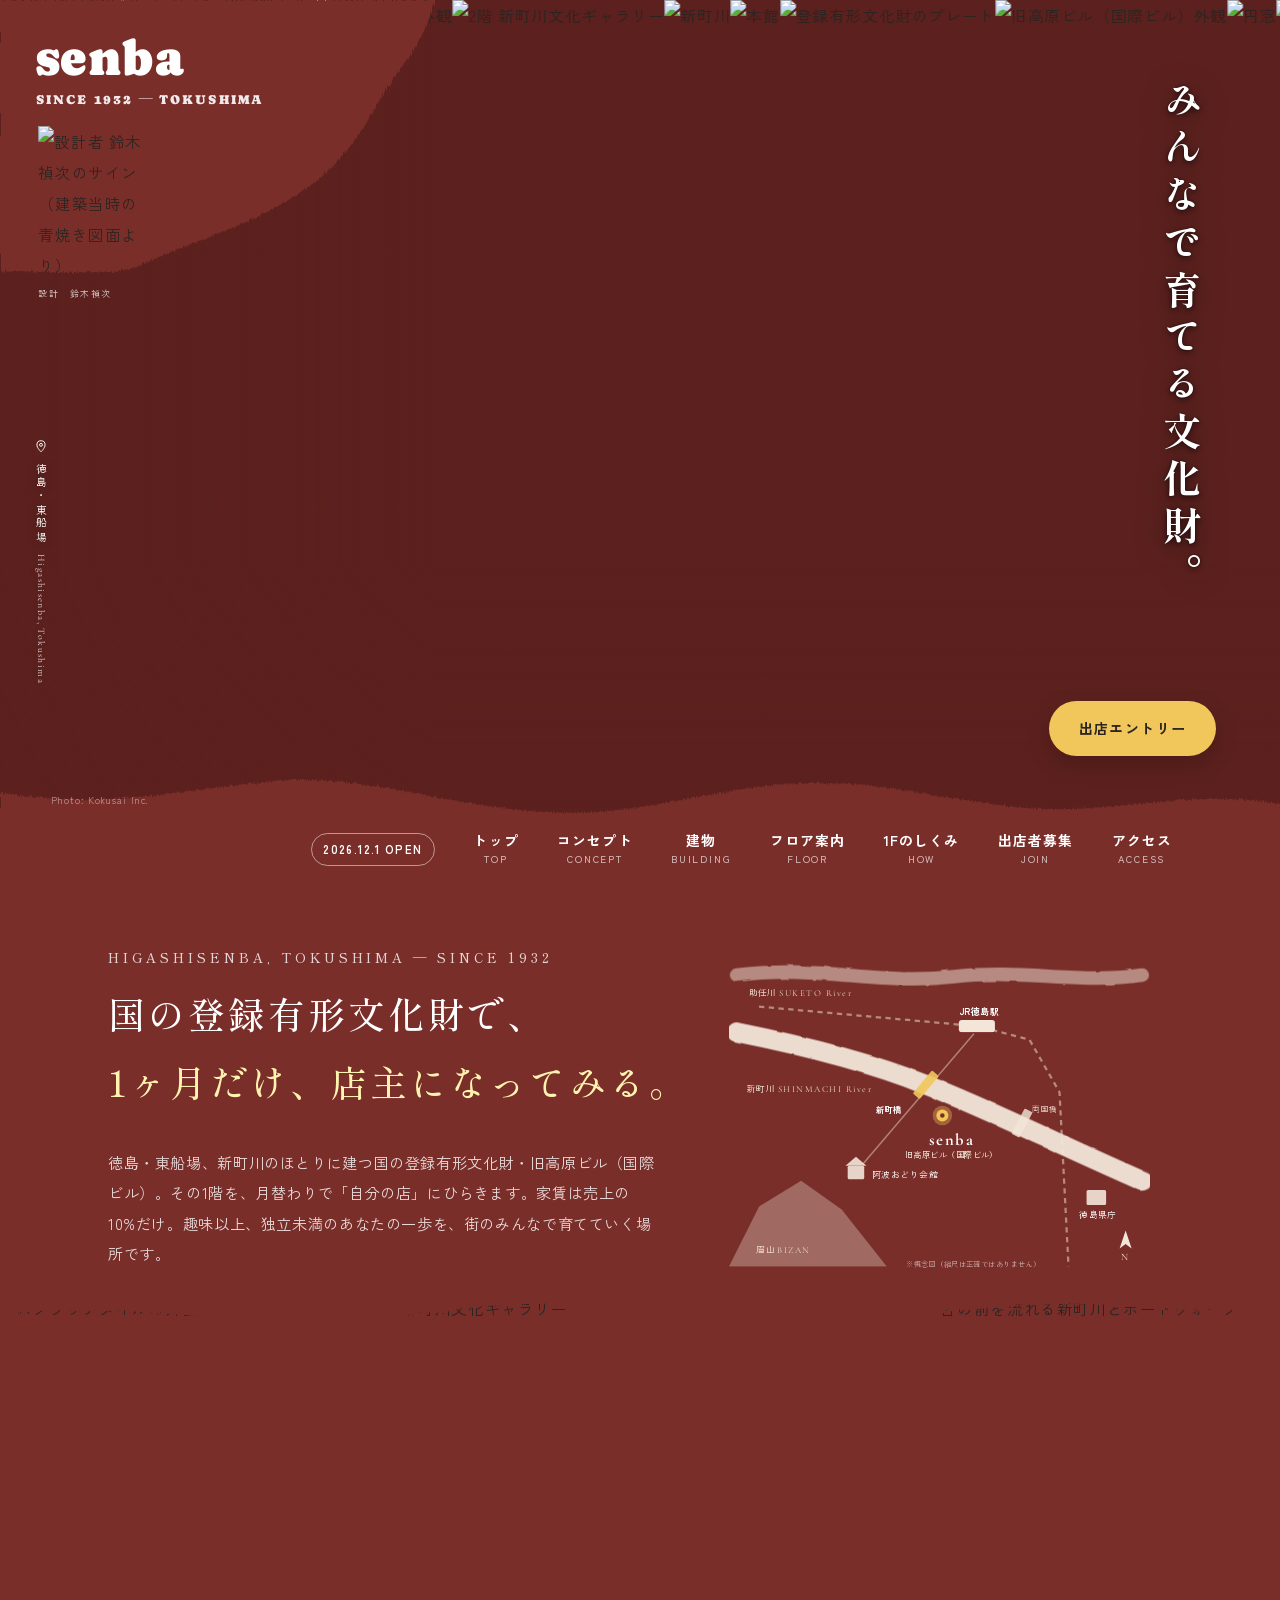
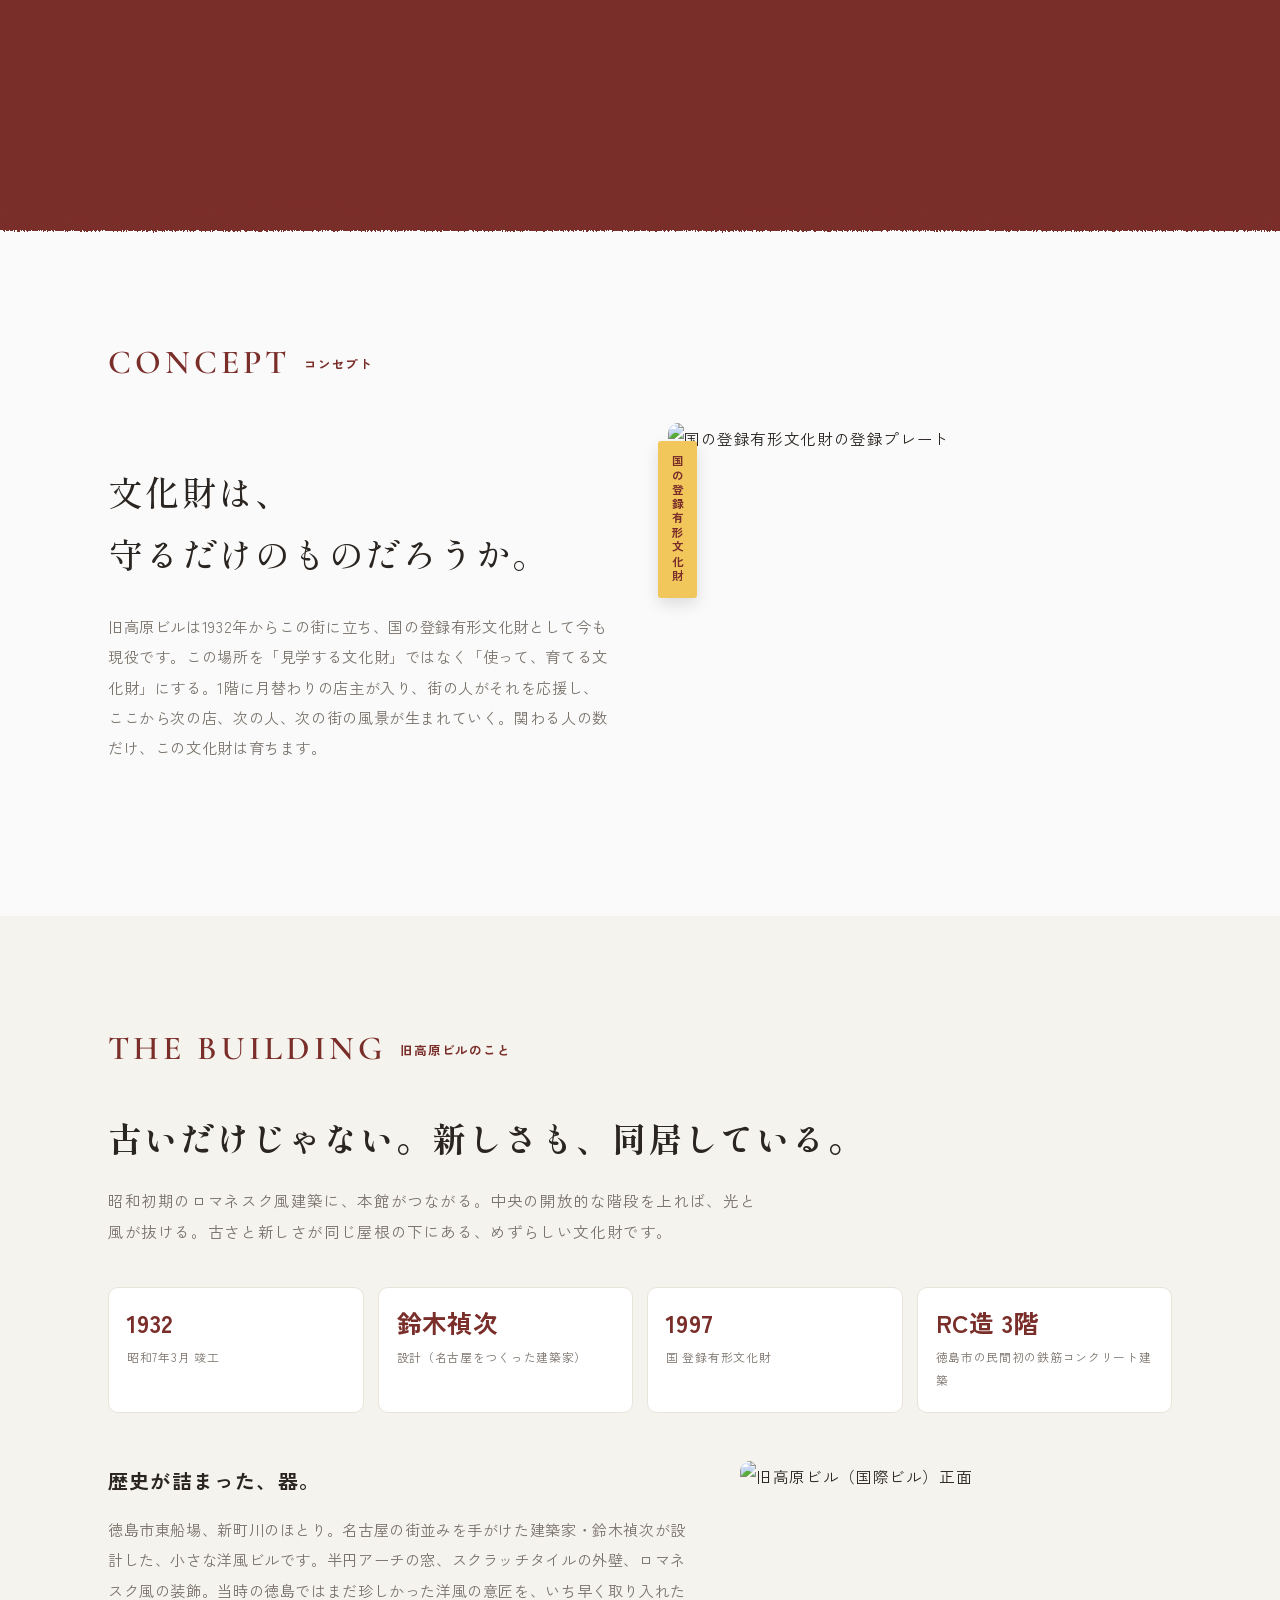
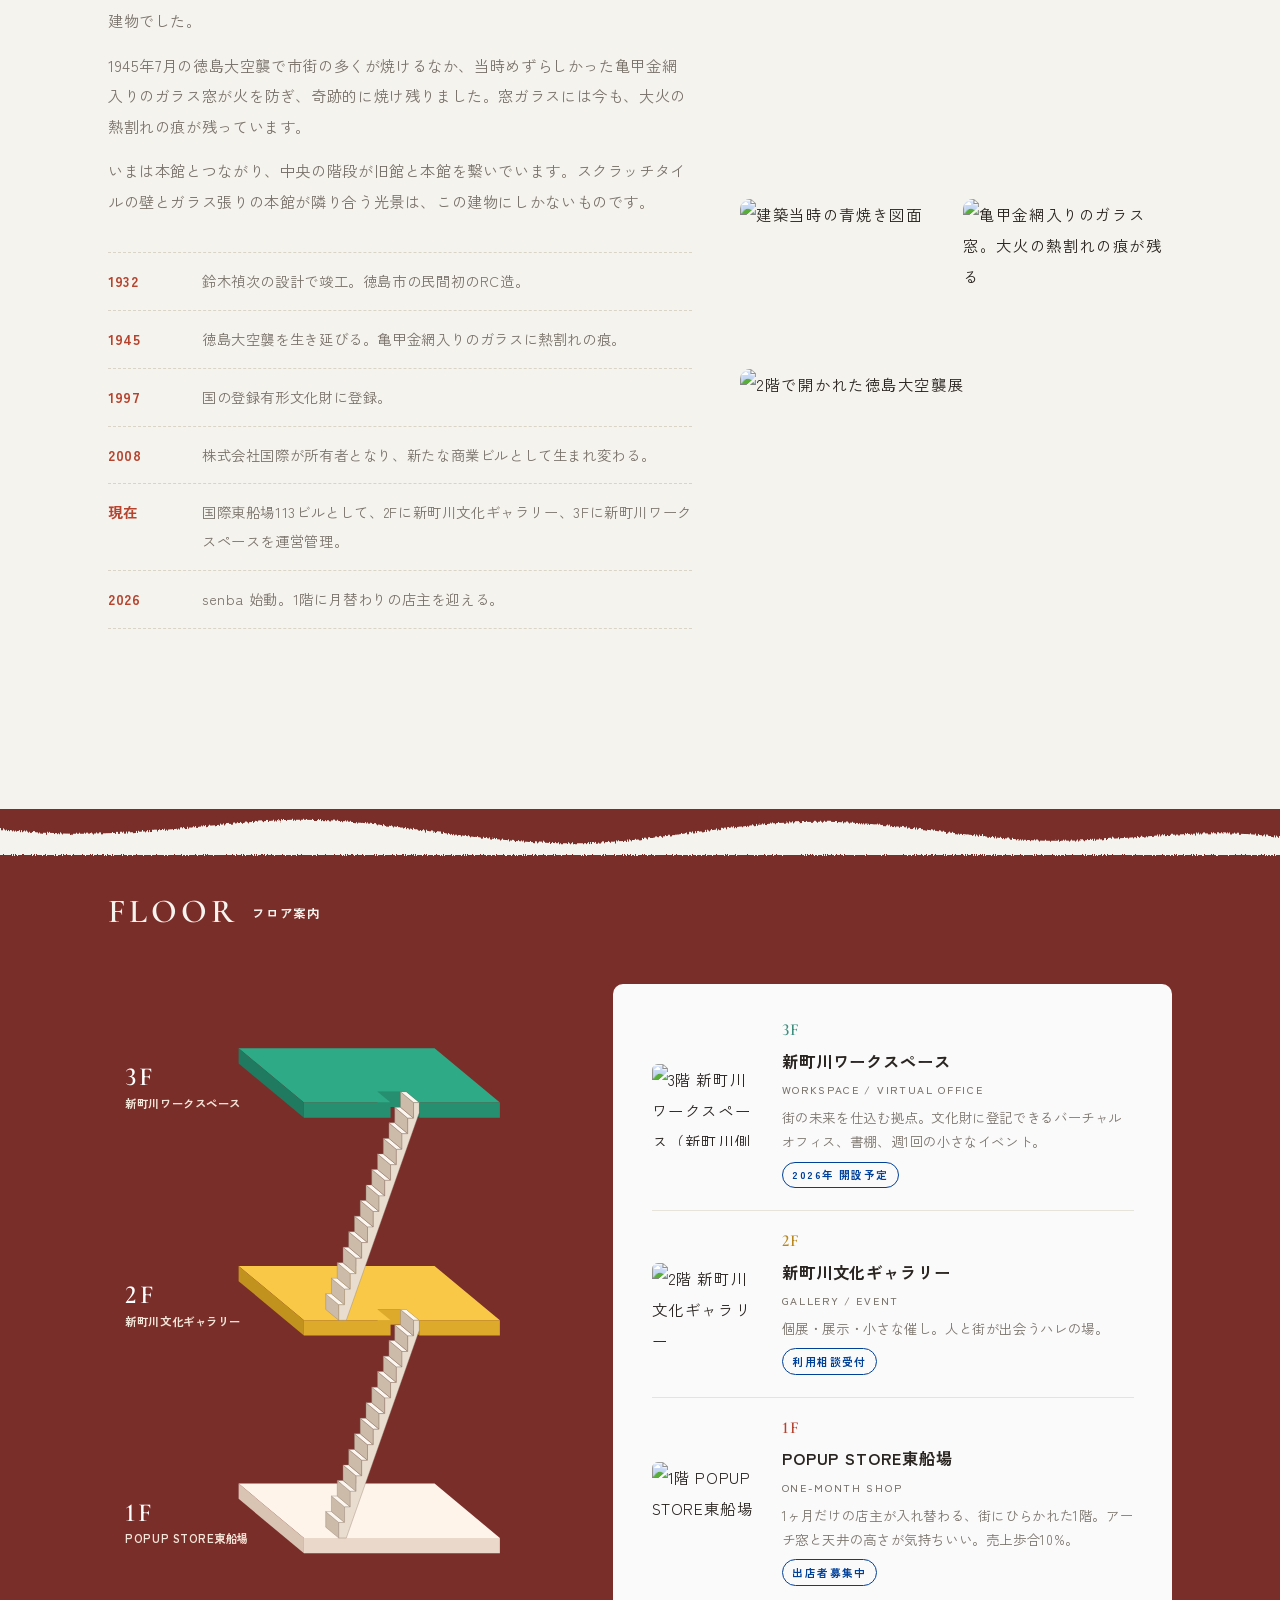
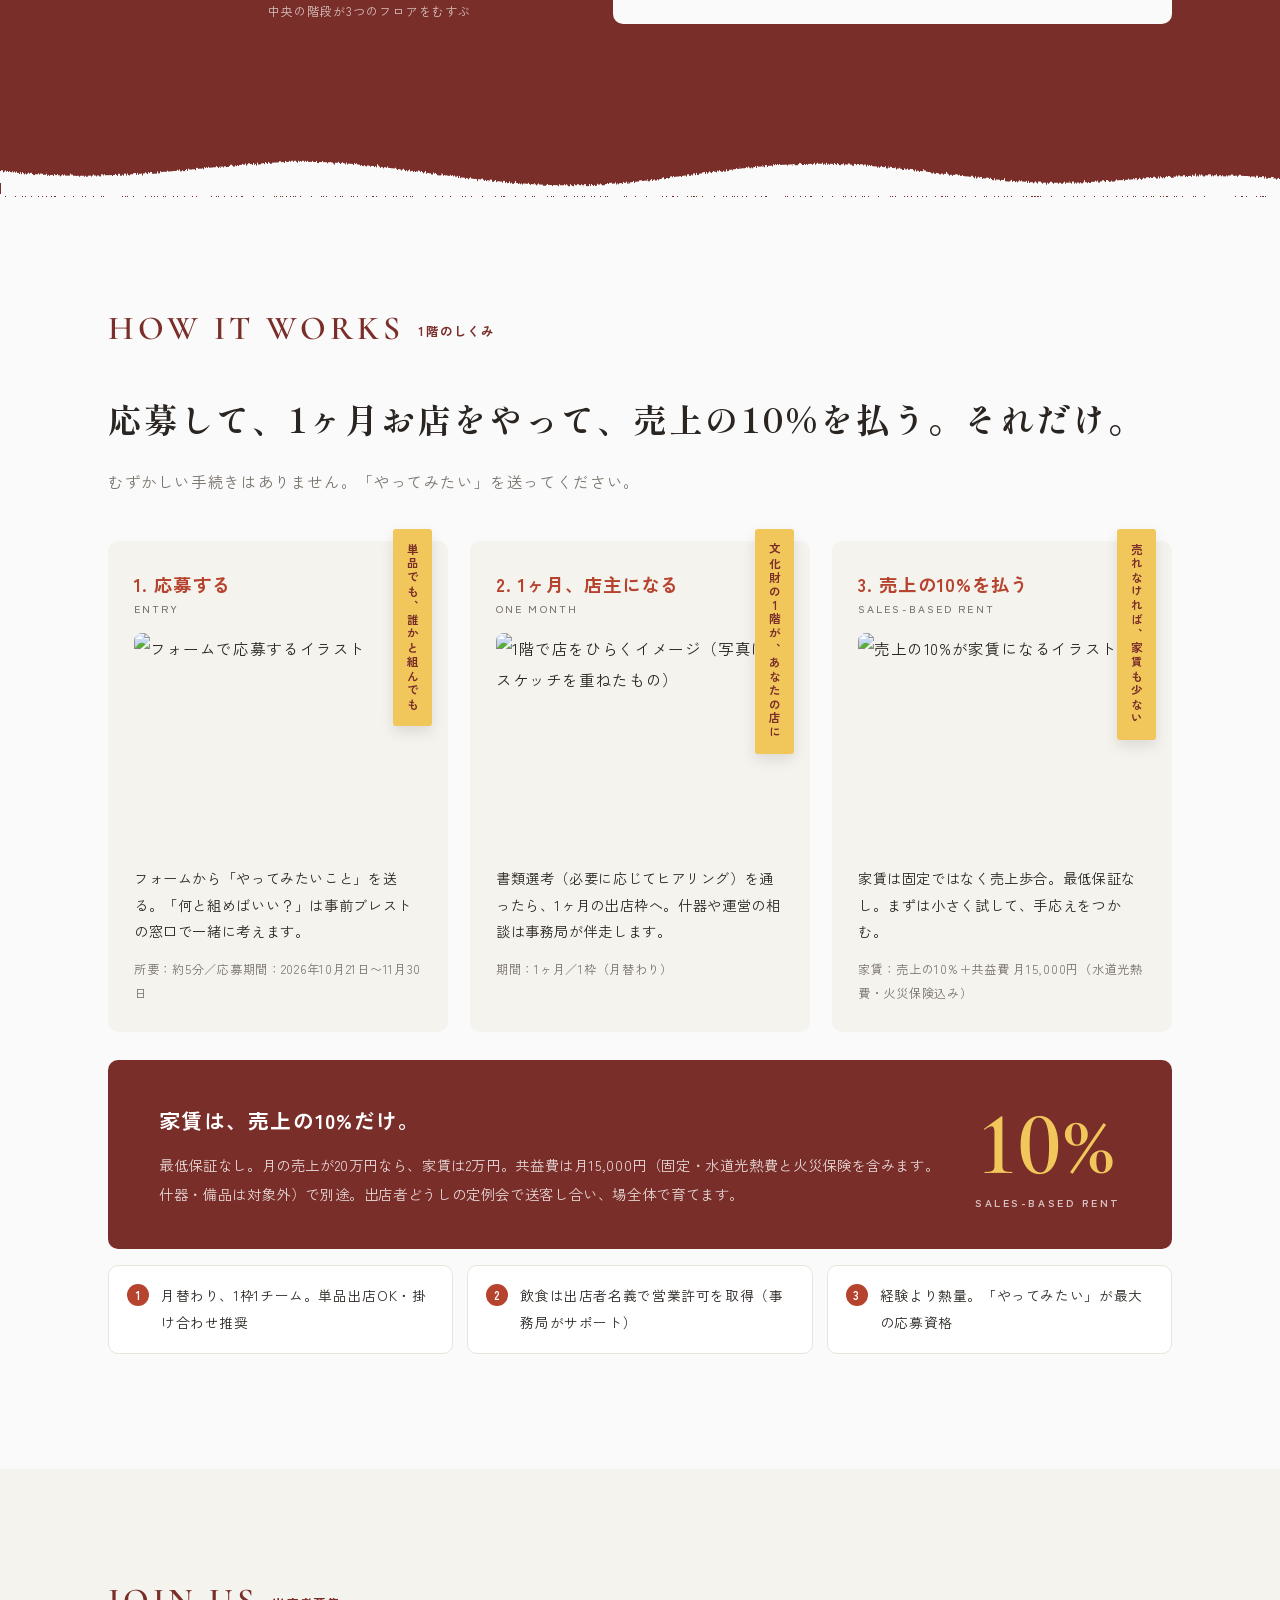
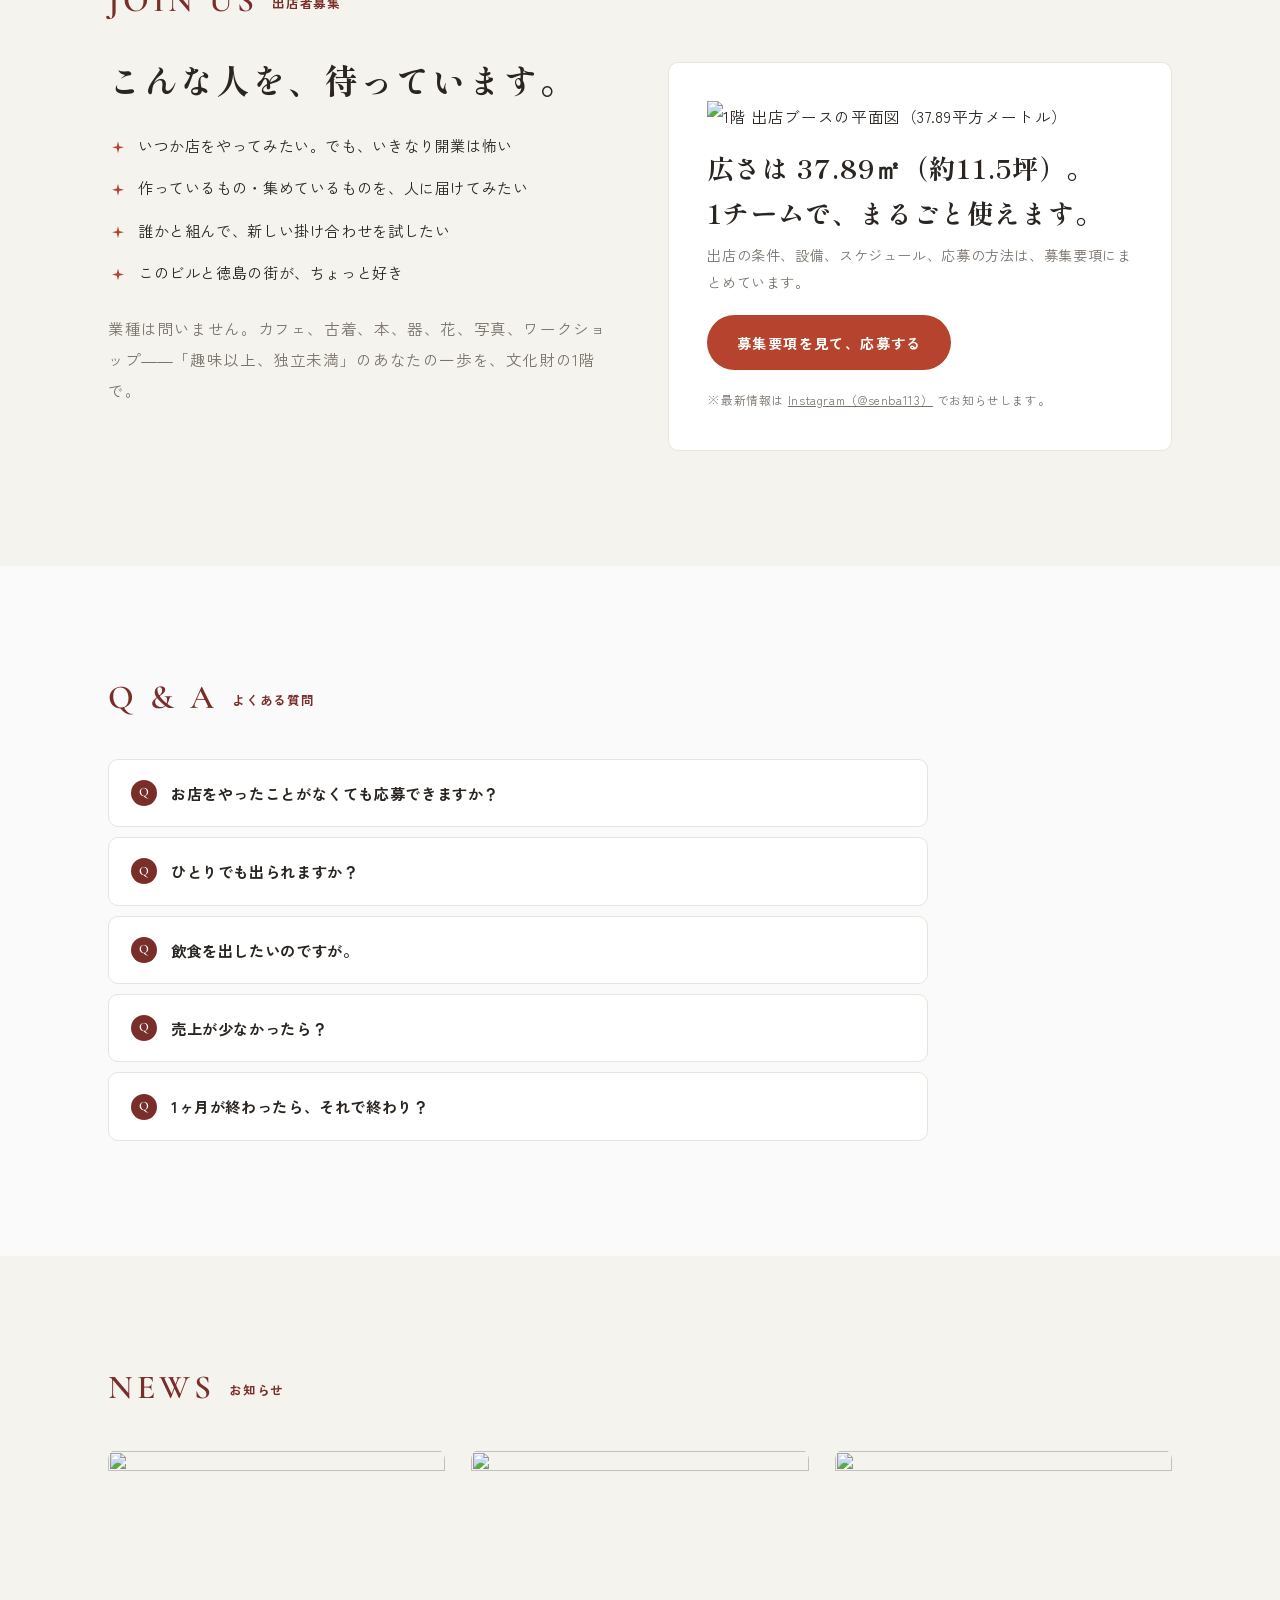
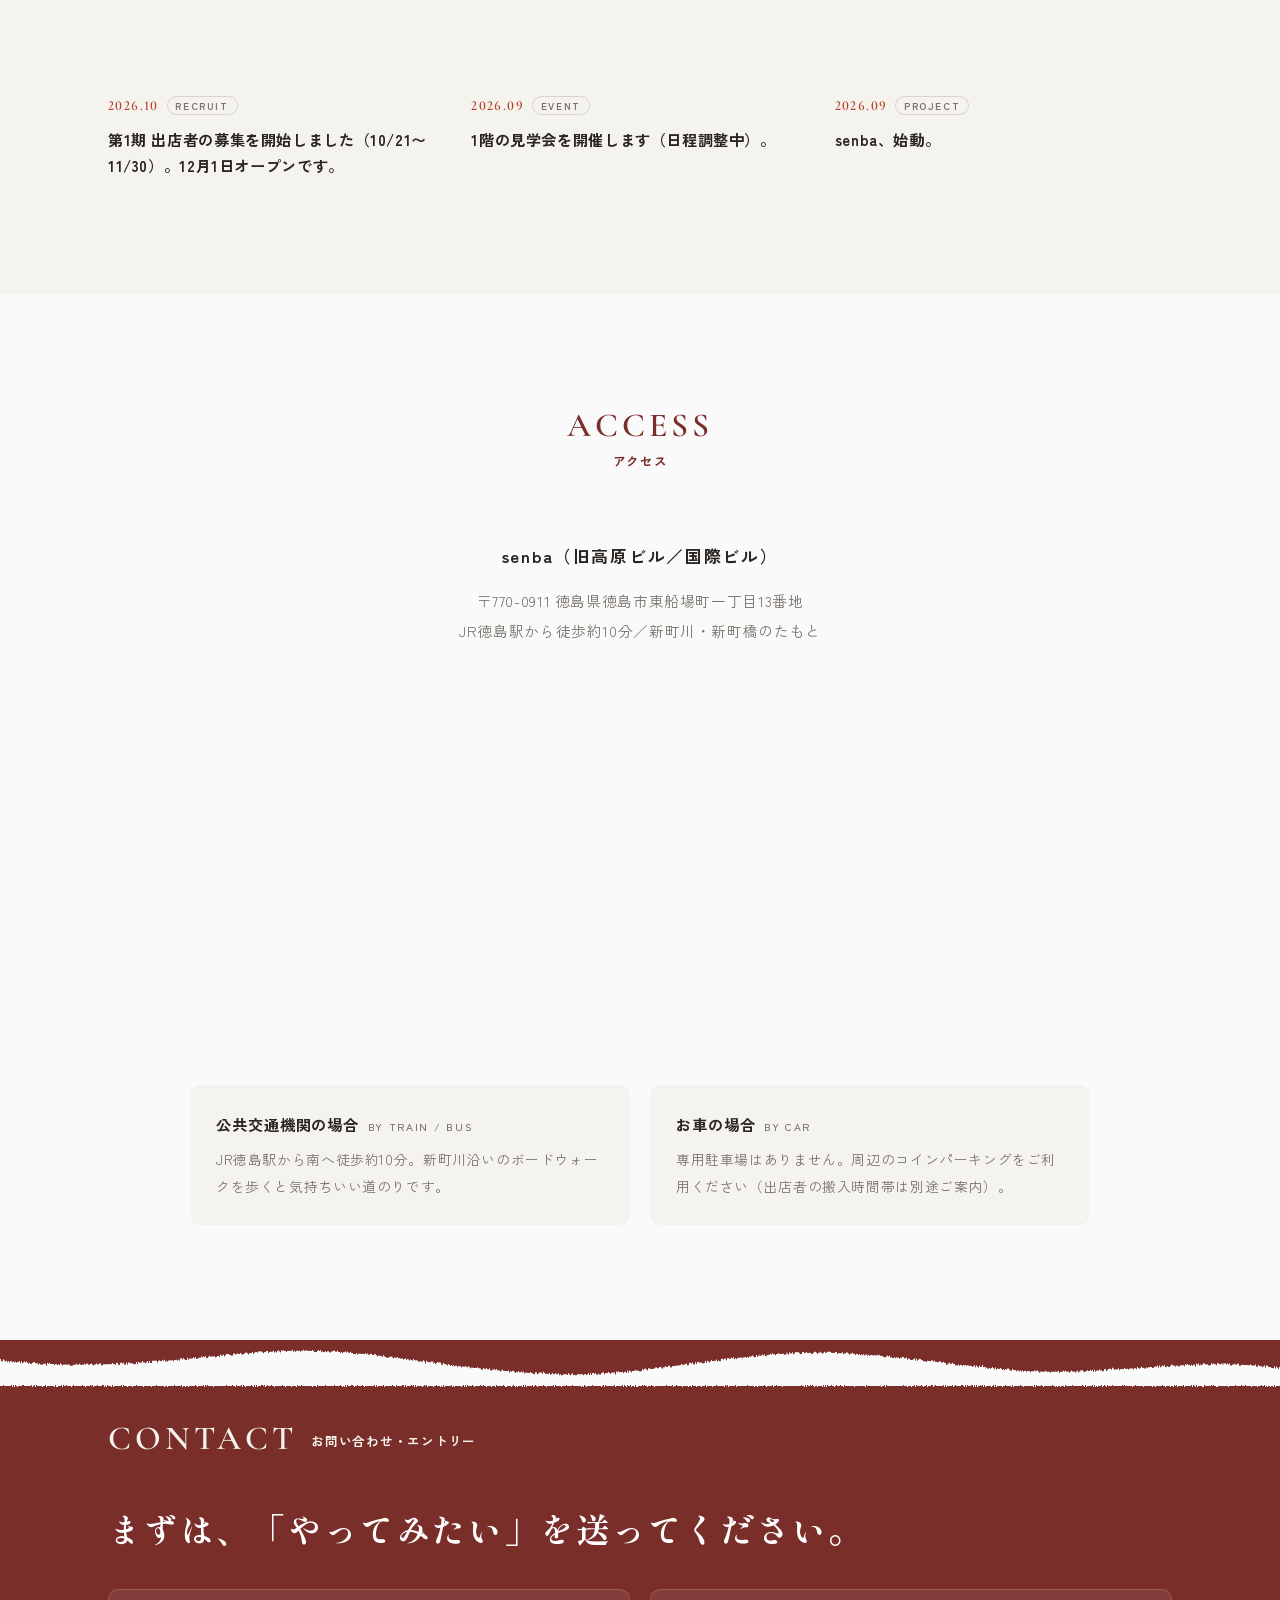
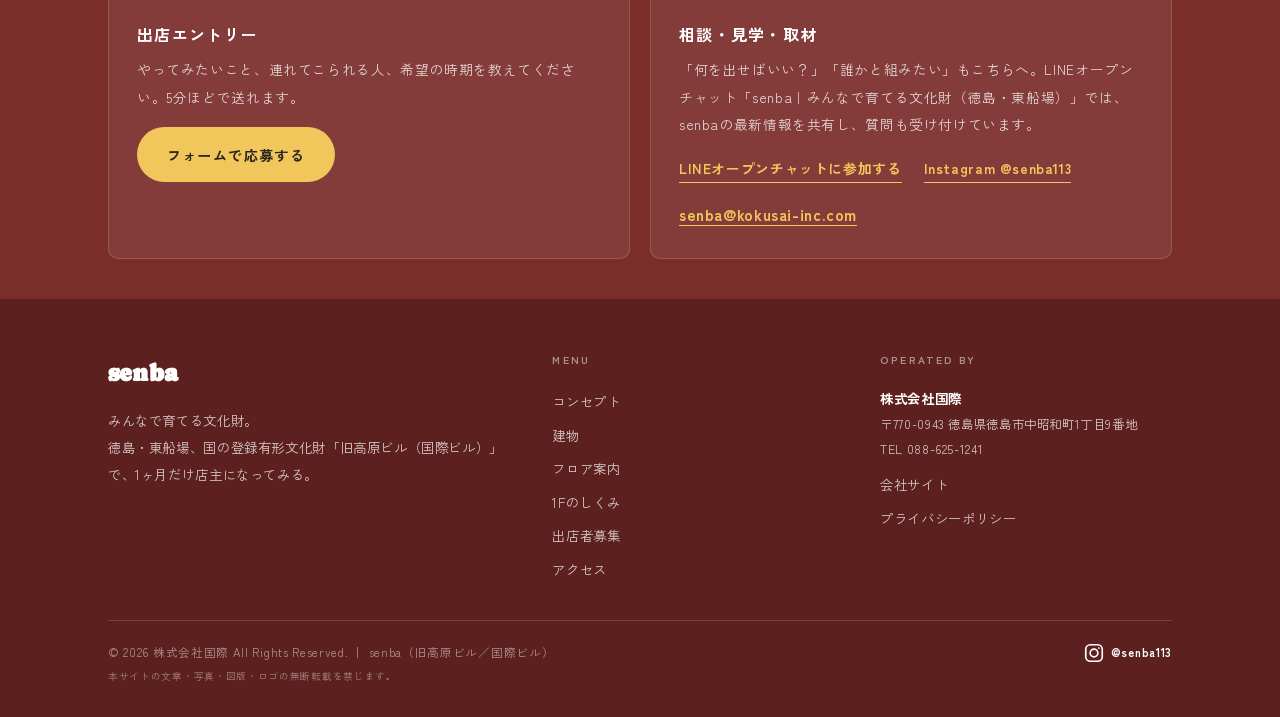
==== index.html @ 02526d1f "Publish at kokusai-inc.github.io: allow indexing, canonical/OGP to new URL, robots.txt and sitemap.x" ====
<!DOCTYPE html>
<html lang="ja">
<head>
<meta charset="UTF-8">
<meta name="viewport" content="width=device-width, initial-scale=1.0">
<title>senba ｜ みんなで育てる文化財</title>
<meta name="description" content="徳島・東船場、国の登録有形文化財・旧高原ビル（国際ビル）の1階で、1ヶ月だけ店主になってみる。家賃は売上の10%だけ。みんなで育てる文化財 senba。運営：株式会社国際。">
<meta property="og:type" content="website">
<meta property="og:site_name" content="senba">
<meta property="og:title" content="1ヶ月だけ、店主になってみる。｜senba">
<meta property="og:description" content="徳島・東船場、国の登録有形文化財「旧高原ビル（国際ビル）」の1階。家賃は売上の10%だけ。みんなで育てる文化財、出店者募集。">
<meta property="og:url" content="https://kokusai-inc.github.io/">
<meta property="og:image" content="https://kokusai-inc.github.io/img/hero/h1.jpg">
<link rel="canonical" href="https://kokusai-inc.github.io/">
<meta property="og:locale" content="ja_JP">
<meta name="twitter:card" content="summary_large_image">
<link rel="icon" type="image/svg+xml" href="img/favicon.svg">
<link rel="icon" type="image/png" href="img/favicon.png">
<link rel="preconnect" href="https://fonts.googleapis.com">
<link rel="preconnect" href="https://fonts.gstatic.com" crossorigin>
<link href="https://fonts.googleapis.com/css2?family=Zen+Kaku+Gothic+New:wght@400;500;700&family=Shippori+Mincho:wght@500;700&family=Cormorant+Garamond:wght@500;600&family=Caprasimo&display=swap" rel="stylesheet">
<style>
  :root{
    --navy:#7A2E2A;      /* 基調色：こげ茶寄りの臙脂（国際社長指示 9/9・スクラッチタイルの印象） */
    --navy-d:#5C211E;   /* 濃い面・フッター */
    --blue:#014099;      /* 国際ロゴブルー（タグ・リンクにだけ使う） */
    --paper:#FAFAFA;
    --cream:#F5F3ED;
    --cream-2:#EFEBE0;
    --ink:#2A2521;
    --grey:#7A736C;
    --red:#B5432E;
    --sage:#A8CDBE;
    --yellow:#F1C75B;
    --gold:#D9A441;
    --mint:#3E8E7E;
    --maxw:1120px;
  }
  *{box-sizing:border-box;margin:0;padding:0}
  html{scroll-behavior:smooth}
  body{font-family:"Zen Kaku Gothic New","Hiragino Kaku Gothic ProN","Hiragino Sans","Yu Gothic",sans-serif;color:var(--ink);background:var(--paper);line-height:2;font-size:15.5px;letter-spacing:.04em;-webkit-font-smoothing:antialiased;overflow-x:hidden;font-variant-numeric:lining-nums;font-feature-settings:"lnum" 1}
  a{color:inherit;text-decoration:none}
  img{max-width:100%;display:block}
  .wrap{max-width:var(--maxw);margin:0 auto;padding:0 28px}
  .mincho{font-family:"Shippori Mincho","Hiragino Mincho ProN","Yu Mincho",serif}
  .en{font-family:"Cormorant Garamond","Times New Roman",serif}
  .vert{writing-mode:vertical-rl;text-orientation:mixed}
  .btn{display:inline-flex;align-items:center;gap:.6em;background:var(--red);color:#fff;padding:.95em 2.1em;border-radius:999px;font-size:.88rem;font-weight:700;letter-spacing:.1em;transition:transform .2s,opacity .2s}
  .btn:hover{transform:translateY(-2px);opacity:.92}
  .btn--blue{background:var(--blue)}
  .btn--line{background:transparent;color:var(--navy);border:1.5px solid var(--navy)}
  .navy .btn--line{color:#fff;border-color:rgba(255,255,255,.7)}
  .navy .btn{background:var(--yellow);color:var(--ink)}
  .hero .cta .btn{background:var(--yellow);color:var(--ink);box-shadow:0 8px 22px rgba(0,0,0,.18)}

  /* section label：英字セリフ＋和文＋星 */
  .label{display:flex;align-items:flex-end;gap:14px;margin-bottom:44px}
  .label .e{font-size:2.1rem;font-weight:600;letter-spacing:.12em;line-height:1;color:var(--navy)}
  .label .j{font-size:.78rem;font-weight:700;letter-spacing:.14em;color:var(--navy);padding-bottom:.15em}
  .label .stars{position:relative;width:34px;height:30px}
  .navy .label .e,.navy .label .j{color:var(--cream)}
  .h2{font-size:clamp(1.45rem,3vw,2.1rem);font-weight:700;line-height:1.7;letter-spacing:.06em;color:var(--ink)}
  .navy .h2{color:#fff}
  .lead{color:var(--grey);margin-top:1.2rem;max-width:42em}
  .navy .lead{color:rgba(255,255,255,.78)}

  /* 星 */
  .st{position:absolute;width:14px;height:14px;pointer-events:none}
  .st.s{width:9px;height:9px}.st.l{width:20px;height:20px}
  .st.c-cream{color:var(--yellow)}.st.c-red{color:var(--red)}.st.c-sage{color:var(--sage)}.st.c-gold{color:var(--gold)}.st.c-navy{color:var(--navy)}

  /* 波（ちぎり紙）エッジ */
  .wave{display:block;width:100%;height:46px;filter:url(#rough)}
  .wave.flip{transform:scaleY(-1)}
  .navy{background:var(--navy);color:#fff;position:relative}
  .cream{background:var(--cream);position:relative}

  /* topbar（スクロール後に出る簡易ヘッダー） */
  .topbar{position:fixed;top:0;left:0;right:0;z-index:60;background:rgba(250,250,250,.94);backdrop-filter:blur(10px);border-bottom:1px solid #E6E3DA;transform:translateY(-100%);transition:transform .35s}
  .topbar.on{transform:none}
  .topbar .in{max-width:var(--maxw);margin:0 auto;padding:0 22px;height:62px;display:flex;align-items:center;justify-content:space-between}
  .brand{display:flex;align-items:center;gap:.6em;font-weight:700;letter-spacing:.04em;color:var(--navy);font-size:.95rem;line-height:1.2}
  .brand small{display:block;font-size:.6rem;letter-spacing:.14em;font-weight:500;color:var(--grey)}
  .ig{display:inline-flex;align-items:center;gap:.5em;color:inherit}
  .ig svg{display:block}
  .mark{width:30px;height:30px;border-radius:8px;background:var(--navy);display:grid;place-items:center;flex:none}
  .topbar .links{display:flex;gap:1.6rem;font-size:.82rem;font-weight:700}
  .topbar .btn{padding:.6em 1.3em;font-size:.78rem}
  .burger{display:none;flex-direction:column;gap:5px;background:none;border:0;cursor:pointer;padding:8px}
  .burger span{width:24px;height:2px;background:var(--navy)}
  .drawer{position:fixed;inset:0;z-index:70;background:var(--navy);color:#fff;display:none;flex-direction:column;justify-content:center;padding:40px;gap:6px}
  .drawer.open{display:flex}
  .drawer a{font-size:1.2rem;font-weight:700;padding:.6em 0;border-bottom:1px solid rgba(255,255,255,.15)}
  .drawer a small{display:block;font-size:.65rem;letter-spacing:.2em;opacity:.6;font-weight:500}
  .drawer .close{position:absolute;top:18px;right:18px;background:none;border:0;color:#fff;font-size:2rem;cursor:pointer}

  /* HERO */
  .hero{position:relative;height:min(92vh,860px);min-height:560px;overflow:hidden;background:var(--navy-d)}
  .hero .marquee{position:absolute;inset:0;overflow:hidden}
  .hero .track{display:flex;height:100%;width:max-content;will-change:transform;transform:translate3d(0,0,0)}
  .hero .track img{height:100%;width:auto;max-width:min(42vw,560px);flex:none;display:block;object-fit:cover}
  .hero .track img.wide{max-width:min(32vw,430px)}
  .hero::before{content:"";position:absolute;inset:0;background:linear-gradient(90deg,rgba(92,33,30,.7) 0,rgba(92,33,30,0) 34%),linear-gradient(0deg,rgba(92,33,30,.45) 0,rgba(92,33,30,0) 32%);z-index:1;pointer-events:none}
  .wm{font-family:"Caprasimo","Cooper Black","Shippori Mincho",serif;font-weight:400}
  .hero .corner{position:absolute;left:0;top:0;z-index:2;width:clamp(280px,34vw,440px);height:clamp(184px,21.5vw,272px);color:#fff}
  .hero .corner svg.blob{position:absolute;inset:0;width:100%;height:100%;filter:url(#rough)}
  .hero .corner .t{position:relative;z-index:1;padding:clamp(20px,2.6vw,36px) 0 0 clamp(20px,2.8vw,38px);display:flex;align-items:center;gap:clamp(12px,1.6vw,22px)}
  .hero .corner .name{font-size:clamp(2.1rem,3.9vw,3.2rem);letter-spacing:.01em;line-height:1}
  .hero .corner .name .wm{display:block}
  .hero .corner .name b{display:block;font-size:.27em;font-weight:400;letter-spacing:.16em;opacity:.9;margin-top:.7em;white-space:nowrap}
  .hero .corner .name .kh{font-size:.34em;font-weight:500;letter-spacing:.22em;opacity:.8;display:block;margin-bottom:.45em}
  .hero .sigtop{position:absolute;left:clamp(22px,3vw,40px);top:calc(clamp(20px,2.6vw,36px) + clamp(2.1rem,3.9vw,3.2rem) * 1.5 + 18px);z-index:3;width:clamp(88px,8.6vw,122px)}
  .hero .sigtop img{width:100%;display:block;opacity:.95}
  .hero .sigtop small{display:block;color:rgba(255,255,255,.75);font-size:.56rem;letter-spacing:.16em;margin-top:4px;white-space:nowrap}
  .hero .tag{position:absolute;right:clamp(22px,5vw,72px);top:clamp(64px,9vh,100px);z-index:2;color:#fff;font-size:clamp(1.55rem,3.1vw,2.4rem);font-weight:700;letter-spacing:.24em;line-height:1.8;text-shadow:0 0 2px rgba(0,0,0,.55),0 2px 6px rgba(0,0,0,.6),0 6px 28px rgba(0,0,0,.55)}
  .hero .loc{position:absolute;left:clamp(16px,2.4vw,30px);bottom:clamp(90px,16vh,160px);z-index:2;color:#fff;font-size:.66rem;letter-spacing:.24em;display:flex;flex-direction:column;align-items:center;gap:10px;text-shadow:0 1px 10px rgba(0,0,0,.4)}
  .hero .loc svg{width:14px;height:14px}
  .hero .loc .en{font-size:.62rem;letter-spacing:.14em;opacity:.85}
  .hero .bottom{position:absolute;left:0;right:0;bottom:-1px;z-index:2;color:var(--navy)}
  .hero .bottom .wave{height:64px}
  .hero + .navy{margin-top:-2px}
  .hero .cta{position:absolute;right:clamp(22px,5vw,72px);bottom:clamp(60px,8vh,80px);z-index:3}
  .hero .cred{position:absolute;left:clamp(22px,4vw,60px);bottom:clamp(16px,2vh,20px);z-index:3;font-size:.6rem;letter-spacing:.1em;color:rgba(255,255,255,.55)}

  /* NAV band */
  .navband{padding:6px 0 36px}
  .navband .in{display:flex;align-items:center;justify-content:flex-end;gap:clamp(18px,3vw,40px);flex-wrap:wrap}
  .navband a.n{text-align:center;font-weight:700;font-size:.86rem;letter-spacing:.08em;line-height:1.3}
  .navband a.n small{display:block;font-size:.62rem;letter-spacing:.18em;font-weight:500;opacity:.65;margin-top:.35em}
  .navband .pill{border:1px solid rgba(255,255,255,.5);border-radius:999px;padding:.35em 1em;font-size:.72rem;letter-spacing:.12em;font-weight:700}

  /* INTRO */
  .intro{padding:40px 0 20px}
  .intro .grid{display:grid;grid-template-columns:1.05fr .95fr;gap:40px;align-items:center}
  .intro .stmt{font-size:clamp(1.5rem,3vw,2.3rem);font-weight:500;line-height:1.85;letter-spacing:.08em}
  .intro .stmt em{white-space:nowrap}
  .sp{display:none}
  .intro .stmt em{font-style:normal;color:#FFF3B0}
  .intro .stmt .rt{font-size:.36em;letter-spacing:.3em;display:block;margin-bottom:.6em;opacity:.8;font-family:inherit}
  .intro p.body{margin-top:2rem;color:rgba(255,255,255,.82);max-width:36em;font-size:.95rem}
  .intro .map{position:relative}
  .intro .map svg{width:100%;height:auto;display:block}

  /* photo strip */
  .strip{position:relative;display:grid;grid-template-columns:1fr 1.6fr 1fr;height:clamp(240px,42vw,560px);background:var(--navy)}
  .strip .p{position:relative;overflow:hidden}
  .strip .p img{width:100%;height:100%;object-fit:cover}
  .strip .p:nth-child(2) img{object-position:center 60%}
  .strip .edge{position:absolute;left:0;right:0;color:var(--navy);z-index:2}
  .strip .edge.t{top:-1px}.strip .edge.b{bottom:-1px}
  .strip .edge .wave{height:40px}

  section{padding:clamp(72px,9vw,120px) 0}

  /* CONCEPT */
  .concept .grid{display:grid;grid-template-columns:1fr 1fr;gap:56px;align-items:center}
  .concept .q{font-size:clamp(1.5rem,3vw,2.15rem);font-weight:500;line-height:1.8;letter-spacing:.08em;color:var(--ink)}
  .concept .body{margin-top:1.6rem;color:var(--grey);font-size:.95rem}
  .concept .pic{position:relative}
  .concept .pic img{border-radius:10px;width:100%;aspect-ratio:4/3;object-fit:cover}
  .concept .pic .cap{position:absolute;left:-10px;top:18px;background:var(--yellow);color:var(--navy);font-size:.72rem;font-weight:700;letter-spacing:.2em;padding:14px 8px;border-radius:3px;box-shadow:0 6px 16px rgba(0,0,0,.12)}
  .three{display:grid;grid-template-columns:repeat(3,1fr);gap:22px;margin-top:64px}
  .three .c{background:var(--cream);border-radius:10px;padding:26px 24px 28px;position:relative}
  .three .c .f{font-size:1.8rem;font-weight:600;letter-spacing:.05em;line-height:1;color:var(--red)}
  .three .c:nth-child(2) .f{color:#B8861B}.three .c:nth-child(3) .f{color:var(--mint)}
  .three .c h3{font-size:1.02rem;font-weight:700;margin:.8rem 0 .4rem;letter-spacing:.06em;color:var(--ink)}
  .three .c p{font-size:.86rem;color:var(--grey);line-height:1.9}

  /* BUILDING */
  .facts{display:grid;grid-template-columns:repeat(4,1fr);gap:14px;margin:0 0 48px}
  .fact{background:#fff;border:1px solid #E8E4DA;border-radius:10px;padding:20px 18px}
  .fact .n{font-size:1.55rem;font-weight:700;color:var(--navy);line-height:1.2;letter-spacing:.02em}
  .fact .k{font-size:.74rem;color:var(--grey);margin-top:.4rem;letter-spacing:.06em}
  .bgrid{display:grid;grid-template-columns:1.15fr .85fr;gap:48px;align-items:start}
  .bgrid h3{font-size:1.25rem;font-weight:700;color:var(--ink);margin-bottom:.8rem;letter-spacing:.06em}
  .bgrid p{color:var(--grey);font-size:.95rem}
  .bgrid p+p{margin-top:.9rem}
  .bgrid .photos{display:grid;gap:14px}
  .bgrid .photos img{border-radius:10px;width:100%;aspect-ratio:4/3;object-fit:cover}
  .bgrid .photos .row{display:grid;grid-template-columns:1fr 1fr;gap:14px}
  .tl{margin-top:36px;border-top:1px dashed #D9D4C7}
  .tl div{display:grid;grid-template-columns:78px 1fr;gap:16px;padding:14px 0;border-bottom:1px dashed #D9D4C7;font-size:.9rem}
  .tl .y{font-weight:700;color:var(--red);letter-spacing:.04em}
  .tl .t{color:var(--grey)}

  /* FLOOR */
  .floor .grid{display:grid;grid-template-columns:.9fr 1.1fr;gap:48px;align-items:center}
  .floor .iso{padding-top:0}
  .floor .iso svg{width:100%;max-width:470px;height:auto;display:block}
  .floor .card{background:var(--paper);color:var(--ink);border-radius:10px;padding:clamp(24px,3vw,40px)}
  .floor .row{display:grid;grid-template-columns:110px 1fr;gap:20px;padding:22px 0;border-bottom:1px solid #E6E3DA;align-items:center}
  .floor .row .mini{display:none}
  .floor .row:last-child{border-bottom:0;padding-bottom:0}
  .floor .row:first-child{padding-top:0}
  .floor .row img{width:110px;height:82px;object-fit:cover;border-radius:6px}
  .floor .row .fl{font-size:1.05rem;font-weight:600;letter-spacing:.08em;color:var(--red);line-height:1}
  .floor .row.f2 .fl{color:#B8861B}.floor .row.f3 .fl{color:var(--mint)}
  .floor .row h3{font-size:1.02rem;font-weight:700;margin:.35rem 0 .1rem;color:var(--ink);letter-spacing:.06em}
  .floor .row h3 small{display:block;font-size:.66rem;letter-spacing:.16em;color:var(--grey);font-weight:500;margin-top:.2em}
  .floor .row p{font-size:.84rem;color:var(--grey);line-height:1.8;margin-top:.3rem}
  .floor .row .tag{display:inline-block;margin-top:.5rem;font-size:.66rem;font-weight:700;letter-spacing:.14em;color:var(--blue);border:1px solid var(--blue);border-radius:999px;padding:.15em .9em}

  /* HOW (体験カード風) */
  .how{overflow:hidden}
  .cards{display:grid;grid-template-columns:repeat(3,1fr);gap:22px}
  .cardx{background:var(--cream);border-radius:10px;padding:30px 26px 26px;position:relative}
  .cardx h3{color:var(--red);font-size:1.15rem;font-weight:700;letter-spacing:.06em;margin-bottom:16px;line-height:1.5}
  .cardx h3 small{display:block;font-size:.66rem;letter-spacing:.2em;color:var(--grey);font-weight:500;margin-top:.2em}
  .cardx .ph{border-radius:8px;overflow:hidden;aspect-ratio:4/3}
  .cardx .ph img{width:100%;height:100%;object-fit:cover}
  .cardx p{font-size:.88rem;color:var(--ink);margin-top:16px;line-height:1.9}
  .cardx .meta{font-size:.76rem;color:var(--grey);margin-top:12px;letter-spacing:.06em}
  .cardx .fusen{position:absolute;right:16px;top:-12px;text-orientation:upright;background:var(--yellow);color:var(--navy);font-size:.72rem;font-weight:700;letter-spacing:.18em;padding:14px 8px;border-radius:3px;box-shadow:0 6px 14px rgba(0,0,0,.1);z-index:2}
  .rent{margin-top:28px;background:var(--navy);color:#fff;border-radius:10px;padding:40px clamp(26px,4vw,52px);display:grid;grid-template-columns:1fr auto;gap:36px;align-items:center;position:relative;overflow:hidden}
  .rent h3{font-size:1.3rem;font-weight:700;margin-bottom:.6rem;letter-spacing:.06em}
  .rent p{font-size:.9rem;color:rgba(255,255,255,.8)}
  .rent .big{font-size:clamp(3.6rem,8vw,5.6rem);font-weight:600;line-height:1;color:var(--yellow);text-align:center;letter-spacing:.02em}
  .rent .big small{display:block;font-size:.66rem;letter-spacing:.24em;color:rgba(255,255,255,.7);margin-top:.5rem;font-family:"Zen Kaku Gothic New",sans-serif;font-weight:700}
  .rules{display:grid;grid-template-columns:repeat(3,1fr);gap:14px;margin-top:16px}
  .rule{background:#fff;border:1px solid #E8E4DA;border-radius:10px;padding:16px 18px;font-size:.86rem;display:flex;gap:12px;align-items:flex-start;color:var(--ink)}
  .rule i{flex:none;width:22px;height:22px;border-radius:50%;background:var(--red);color:#fff;display:grid;place-items:center;font-style:normal;font-weight:700;font-size:.72rem;margin-top:.25em}

  .booth{display:grid;grid-template-columns:minmax(0,1fr) minmax(0,1fr);gap:clamp(24px,4vw,52px);align-items:center;margin-top:56px;background:#fff;border:1px solid #E8E4DA;border-radius:10px;padding:clamp(22px,3vw,40px)}
  .booth .plan img{width:100%;height:auto}
  .booth .plan figcaption{font-size:.72rem;color:var(--grey);margin-top:6px;text-align:center}
  .booth h3{font-size:1.15rem;font-weight:700;letter-spacing:.06em;margin-bottom:.4rem}
  .booth .sub{font-size:.8rem;color:var(--red);font-weight:700;letter-spacing:.18em;margin-bottom:.6rem}
  .booth dl{display:grid;grid-template-columns:auto 1fr;gap:8px 20px;font-size:.88rem;margin-top:1rem;line-height:1.8}
  .booth dt{color:var(--red);font-weight:700;white-space:nowrap}
  .booth .note{font-size:.74rem;color:var(--grey);margin-top:1rem;line-height:1.8}

  /* JOIN */
  .join .grid{display:grid;grid-template-columns:1fr 1fr;gap:56px;align-items:start}
  .join .grid > div:first-child .h2{margin-top:-.32em}
  .join ul{list-style:none;display:grid;gap:12px;margin-top:22px}
  .join li{padding-left:30px;position:relative;font-size:.95rem}
  .join li::before{content:"";position:absolute;left:4px;top:.75em;width:12px;height:12px;background:var(--red);clip-path:polygon(50% 0,60% 40%,100% 50%,60% 60%,50% 100%,40% 60%,0 50%,40% 40%)}
  .join .card{background:#fff;border-radius:10px;padding:clamp(26px,3vw,40px);border:1px solid #E8E4DA}
  .join .card h3{font-size:1.05rem;font-weight:700;margin-bottom:1.1rem;letter-spacing:.08em;color:var(--ink)}
  .join .card .plan img{width:100%;height:auto;display:block}
  .join .card .big{font-size:clamp(1.25rem,2.1vw,1.65rem);font-weight:700;line-height:1.7;letter-spacing:.04em;color:var(--ink);margin:14px 0 6px}
  .join .card .sm{font-size:.88rem;color:var(--grey);line-height:1.9}
  .join dl{display:grid;grid-template-columns:auto 1fr;gap:10px 22px;font-size:.9rem}
  .join dt{color:var(--red);font-weight:700;white-space:nowrap}
  .join .note{font-size:.74rem;color:var(--grey);margin-top:1.1rem}

  /* FAQ */
  .faq{display:grid;gap:10px;max-width:820px}
  .faq details{background:#fff;border:1px solid #E8E4DA;border-radius:10px;padding:0 22px}
  .faq summary{cursor:pointer;list-style:none;padding:18px 0;font-weight:700;display:flex;gap:14px;align-items:center;font-size:.95rem}
  .faq summary::-webkit-details-marker{display:none}
  .faq summary i{flex:none;width:26px;height:26px;border-radius:50%;background:var(--navy);color:#fff;display:grid;place-items:center;font-style:normal;font-weight:600;font-size:.8rem;font-family:"Cormorant Garamond",serif}
  .faq details p{padding:0 0 18px 40px;color:var(--grey);font-size:.9rem}

  /* NEWS */
  .news .grid{display:grid;grid-template-columns:repeat(3,1fr);gap:26px}
  .news article img{border-radius:10px;aspect-ratio:3/2;object-fit:cover;width:100%;margin-bottom:14px}
  .news time{font-weight:600;color:var(--red);font-size:.86rem;letter-spacing:.1em}
  .news .cat{margin-left:.8em;font-size:.62rem;font-weight:700;letter-spacing:.16em;color:var(--grey);border:1px solid #D9D4C7;border-radius:999px;padding:.1em .8em}
  .news h3{font-size:.95rem;margin-top:.5rem;font-weight:700;line-height:1.7;color:var(--ink)}

  /* ACCESS */
  .access{text-align:center}
  .access .label{justify-content:center;flex-direction:column;align-items:center;gap:6px}
  .access .name{font-weight:700;color:var(--ink);letter-spacing:.1em;font-size:1.05rem}
  .access .addr{color:var(--grey);font-size:.92rem;margin-top:.8rem}
  .access iframe{width:100%;max-width:900px;height:380px;border:0;border-radius:10px;margin:32px auto 0;display:block;filter:saturate(.85)}
  .access .ways{display:grid;grid-template-columns:1fr 1fr;gap:20px;max-width:900px;margin:28px auto 0;text-align:left}
  .access .way{background:var(--cream);border-radius:10px;padding:24px 26px}
  .access .way h3{font-size:.95rem;font-weight:700;color:var(--ink);margin-bottom:.4rem;letter-spacing:.06em}
  .access .way h3 small{font-size:.66rem;letter-spacing:.16em;color:var(--grey);font-weight:500;margin-left:.8em}
  .access .way p{font-size:.86rem;color:var(--grey)}

  /* CONTACT / FOOTER */
  .contact{padding-bottom:40px}
  .contact .box{display:grid;grid-template-columns:1fr 1fr;gap:20px}
  .contact .w{background:rgba(255,255,255,.07);border:1px solid rgba(255,255,255,.15);border-radius:10px;padding:28px}
  .contact .w h3{font-size:1rem;font-weight:700;margin-bottom:.4rem;letter-spacing:.08em}
  .contact .w p{font-size:.86rem;color:rgba(255,255,255,.78);margin-bottom:1rem}
  .contact .w a.mail{color:var(--yellow);font-weight:700;border-bottom:1px solid var(--yellow)}
  footer{background:var(--navy-d);color:rgba(255,255,255,.75);padding:20px 0 30px;font-size:.84rem;position:relative}
  .f-top{display:grid;grid-template-columns:1.4fr 1fr 1fr;gap:36px;padding:30px 0 34px;border-bottom:1px solid rgba(255,255,255,.15)}
  .f-brand{color:#fff;font-weight:700;font-size:1.05rem;margin-bottom:.6rem;letter-spacing:.06em}
  .f-col h4{color:rgba(255,255,255,.5);font-size:.66rem;letter-spacing:.2em;margin-bottom:.9rem}
  .f-col a{display:block;padding:.25em 0}
  .f-bottom{display:flex;justify-content:space-between;flex-wrap:wrap;gap:10px;padding-top:20px;font-size:.72rem;color:rgba(255,255,255,.5);letter-spacing:.06em}
  .f-bottom .links a{margin-left:18px;color:#fff;font-weight:700}

  .reveal{opacity:0;transform:translateY(22px);transition:opacity .8s ease,transform .8s ease}
  .reveal.in{opacity:1;transform:none}

  @media(max-width:960px){
    .wrap{padding:0 22px}
    .topbar .links{display:none}.burger{display:flex}
    .navband .in{justify-content:flex-start}
    .intro .grid,.concept .grid,.bgrid,.floor .grid,.join .grid,.booth,.contact .box,.access .ways,.f-top{grid-template-columns:1fr}
    .three,.cards,.rules,.news .grid{grid-template-columns:1fr}
    .facts{grid-template-columns:1fr 1fr}
    .rent{grid-template-columns:1fr}.rent .big{text-align:left}
    .strip{grid-template-columns:1fr 1.4fr 1fr;height:clamp(180px,34vw,320px)}
    .floor .iso{display:none}
    .floor .row{grid-template-columns:96px 1fr;grid-template-areas:"mini text" "mini photo";gap:10px 16px;align-items:start;position:relative}
    .floor .row .mini{display:block;grid-area:mini;position:relative;align-self:stretch}
    .floor .row .mini svg{width:96px;height:auto;display:block;overflow:visible;position:relative;z-index:1}
    .floor .row:not(:first-child) .mini::before{content:"";position:absolute;left:58px;top:-46px;height:60px;border-left:2px dotted #B9A593}
    .floor .row > div:not(.mini){grid-area:text}
    .floor .row img{grid-area:photo;width:100%;height:clamp(110px,32vw,190px)}
    .intro .map{max-width:520px;margin:0 auto}
  }
  @media(max-width:600px){
    body{font-size:15px}
    section{padding:60px 0}
    .label{gap:10px;margin-bottom:32px}
    .label .e{font-size:1.5rem;white-space:nowrap}
    .label .j{white-space:nowrap;font-size:.72rem}
    .hero{height:88vh;min-height:520px}
    .hero .track img{max-width:60vw}
    .hero .track img.wide{max-width:48vw}
    .hero .corner{width:min(80vw,300px);height:172px}
    .hero .corner .name{font-size:2rem}
    .hero .sigtop{width:76px;left:20px;top:80px}
    .hero .tag{font-size:1.5rem;right:16px;top:60px}
    .hero .loc{display:none}
    .hero .cta{right:16px;bottom:56px}
    .hero .cta .btn{padding:.8em 1.5em;font-size:.8rem}
    .navband a.n{font-size:.78rem}
    .intro .stmt{font-size:1.5rem}
    .intro .stmt em{white-space:normal}
    .sp{display:inline}
    .navband .in{display:grid;grid-template-columns:repeat(3,1fr);gap:14px 8px}
    .navband .pill{grid-column:1/-1;justify-self:start}
    .strip{grid-template-columns:1fr 1fr;}
    .strip .p:nth-child(3){display:none}
    .facts{gap:10px}.fact{padding:14px}.fact .n{font-size:1.25rem}
    .floor .row{grid-template-columns:84px 1fr}.floor .row .mini svg{width:84px}.floor .row:not(:first-child) .mini::before{left:50px}
    .f-bottom{flex-direction:column}.f-bottom .links a{margin:0 16px 0 0}
  }
</style>
</head>
<body>

<!-- SVG 定義：ちぎり紙フィルタ／星 -->
<svg width="0" height="0" style="position:absolute" aria-hidden="true">
  <defs>
    <filter id="rough" x="-2%" y="-20%" width="104%" height="140%">
      <feTurbulence type="fractalNoise" baseFrequency="0.9 0.02" numOctaves="2" seed="7" result="n"/>
      <feDisplacementMap in="SourceGraphic" in2="n" scale="5" xChannelSelector="R" yChannelSelector="G"/>
    </filter>
    <symbol id="star" viewBox="0 0 20 20"><path d="M10 0 C10.8 6 14 9.2 20 10 C14 10.8 10.8 14 10 20 C9.2 14 6 10.8 0 10 C6 9.2 9.2 6 10 0Z" fill="currentColor"/></symbol>
    <symbol id="wave" viewBox="0 0 1440 46" preserveAspectRatio="none"><path d="M0 0 H1440 V18 C1330 30 1250 8 1140 16 C1030 24 960 40 850 30 C740 20 690 6 580 14 C470 22 400 40 300 34 C200 28 120 14 0 26 Z" fill="currentColor"/></symbol>
  </defs>
</svg>

<!-- スクロール後ヘッダー -->
<div class="topbar" id="topbar">
  <div class="in">
    <a href="#top" class="brand"><span><span class="wm" style="font-size:1.25em;letter-spacing:.01em">senba</span><small>旧高原ビル</small></span></a>
    <nav class="links"><a href="#concept">コンセプト</a><a href="#building">建物</a><a href="#floor">フロア</a><a href="#how">1Fのしくみ</a><a href="#join">募集</a><a href="#access">アクセス</a></nav>
    <div style="display:flex;align-items:center;gap:8px"><a href="#contact" class="btn">出店エントリー</a><button class="burger" id="burger" aria-label="メニュー"><span></span><span></span><span></span></button></div>
  </div>
</div>
<div class="drawer" id="drawer">
  <button class="close" id="close" aria-label="閉じる">×</button>
  <a href="#top">トップ<small>TOP</small></a>
  <a href="#concept">コンセプト<small>CONCEPT</small></a>
  <a href="#building">建物<small>BUILDING</small></a>
  <a href="#floor">フロア案内<small>FLOOR</small></a>
  <a href="#how">1Fのしくみ<small>HOW IT WORKS</small></a>
  <a href="#join">出店者募集<small>JOIN US</small></a>
  <a href="#access">アクセス<small>ACCESS</small></a>
  <a href="#contact" style="border:0;margin-top:20px"><span class="btn">出店エントリー</span></a>
</div>

<main id="top">

  <!-- HERO -->
  <div class="hero">
    <div class="marquee" aria-hidden="true"><div class="track"><img src="img/hero/h1.jpg" alt="旧高原ビル（国際ビル）外観"><img class="wide" src="img/hero/h2.jpg" alt="円窓"><img src="img/hero/h3.jpg" alt="本館とボードウォーク"><img class="wide" src="img/hero/h4.jpg" alt="亀甲金網入りのガラス窓"><img src="img/hero/h5.jpg" alt="旧高原ビル 外観"><img src="img/hero/h6.jpg" alt="2階 新町川文化ギャラリー"><img class="wide" src="img/hero/h7.jpg" alt="新町川"><img src="img/hero/h8.jpg" alt="本館"><img class="wide" src="img/hero/h9.jpg" alt="登録有形文化財のプレート"><img src="img/hero/h1.jpg" alt="旧高原ビル（国際ビル）外観"><img class="wide" src="img/hero/h2.jpg" alt="円窓"><img src="img/hero/h3.jpg" alt="本館とボードウォーク"><img class="wide" src="img/hero/h4.jpg" alt="亀甲金網入りのガラス窓"><img src="img/hero/h5.jpg" alt="旧高原ビル 外観"><img src="img/hero/h6.jpg" alt="2階 新町川文化ギャラリー"><img class="wide" src="img/hero/h7.jpg" alt="新町川"><img src="img/hero/h8.jpg" alt="本館"><img class="wide" src="img/hero/h9.jpg" alt="登録有形文化財のプレート"></div></div>
    <div class="corner">
      <svg class="blob" viewBox="0 0 440 230" preserveAspectRatio="none" aria-hidden="true"><path d="M0 0 H440 C428 40 400 60 380 90 C355 128 330 150 290 170 C240 195 190 205 140 225 C90 240 40 226 0 230 Z" fill="#7A2E2A"/></svg>
      <div class="t">
        <div class="name"><span class="wm">senba</span><b class="wm">SINCE 1932 ― TOKUSHIMA</b></div>
      </div>
    </div>
    <div class="sigtop"><img src="img/sig_suzuki.png" alt="設計者 鈴木禎次のサイン（建築当時の青焼き図面より）"><small>設計　鈴木禎次</small></div>
    <div class="tag vert mincho">みんなで育てる文化財。</div>
    <div class="loc">
      <svg viewBox="0 0 24 24" fill="none" stroke="currentColor" stroke-width="1.6"><path d="M12 22s7-6.5 7-12a7 7 0 0 0-14 0c0 5.5 7 12 7 12z"/><circle cx="12" cy="10" r="2.5"/></svg>
      <span class="vert">徳島・東船場</span>
      <span class="vert en">Higashisenba, Tokushima</span>
    </div>
    <div class="cta"><a href="#contact" class="btn">出店エントリー</a></div>
    <div class="bottom"><svg class="wave"><use href="#wave" transform="translate(0,64) scale(1,-1)"/></svg></div>
    <span class="cred">Photo: Kokusai Inc.</span>
  </div>

  <!-- NAV BAND + INTRO（ネイビー面） -->
  <div class="navy">
    <div class="navband">
      <div class="wrap in">
        <span class="pill">2026.12.1 OPEN</span>
        <a class="n" href="#top">トップ<small>TOP</small></a>
        <a class="n" href="#concept">コンセプト<small>CONCEPT</small></a>
        <a class="n" href="#building">建物<small>BUILDING</small></a>
        <a class="n" href="#floor">フロア案内<small>FLOOR</small></a>
        <a class="n" href="#how">1Fのしくみ<small>HOW</small></a>
        <a class="n" href="#join">出店者募集<small>JOIN</small></a>
        <a class="n" href="#access">アクセス<small>ACCESS</small></a>
      </div>
    </div>
    <div class="intro">
      <div class="wrap grid">
        <div class="reveal">
          <p class="stmt mincho"><span class="rt">HIGASHISENBA, TOKUSHIMA ― SINCE 1932</span>国の登録有形文化財で、<br><em>1ヶ月だけ、<br class="sp">店主になってみる。</em></p>
          <p class="body">徳島・東船場、新町川のほとりに建つ国の登録有形文化財・旧高原ビル（国際ビル）。その1階を、月替わりで「自分の店」にひらきます。家賃は売上の10%だけ。趣味以上、独立未満のあなたの一歩を、街のみんなで育てていく場所です。</p>
        </div>
        <div class="map reveal" aria-label="新町川周辺の位置関係（概念図）">
          <!-- 手描き風の川の地図（概念図） -->
          <svg viewBox="0 0 560 440" xmlns="http://www.w3.org/2000/svg">
  <!-- 新町川周辺 概念図 v3（2026/9/21・国際社長の指摘を反映）: senba は新町川の「南岸」、新町橋のたもと（新町橋と両国橋の間）。阿波おどり会館も川の南側・眉山の麓。北が上。 -->
  <defs>
    <filter id="rough2"><feTurbulence type="fractalNoise" baseFrequency="0.05" numOctaves="2" seed="3"/><feDisplacementMap in="SourceGraphic" scale="4"/></filter>
    <style>
      .en{font-family:"Cormorant Garamond","Times New Roman",serif;letter-spacing:2px}
      .jp{font-family:"Zen Kaku Gothic New","Hiragino Kaku Gothic ProN","Yu Gothic",sans-serif}
    </style>
  </defs>
  <!-- JR線 -->
  <polyline points="40,86 330,112 400,130 440,200 452,432" fill="none" stroke="#F3E6D8" stroke-width="3" stroke-dasharray="7 6" opacity=".5"/>
  <!-- 駅前〜新町橋通り（駅→新町橋→阿波おどり会館） -->
  <line x1="326" y1="122" x2="178" y2="296" stroke="#F3E6D8" stroke-width="2" opacity=".45"/>
  <g filter="url(#rough2)" fill="none" stroke="#F3E6D8" stroke-linecap="round" stroke-linejoin="round">
    <!-- 助任川（徳島駅の北） -->
    <path d="M10 44 C120 30 200 58 300 46 C390 36 470 56 550 44" stroke-width="18" opacity=".5"/>
    <!-- 新町川（北西→南東。senbaはその南岸） -->
    <path d="M10 120 C110 140 200 165 262 190 C340 220 440 270 550 318" stroke-width="26" opacity=".95"/>
  </g>
  <!-- 眉山（南西） -->
  <polygon points="0,432 40,352 96,318 150,356 210,432" fill="#F3E6D8" opacity=".32"/>
  <!-- 徳島駅（川の北） -->
  <rect x="306" y="104" width="48" height="16" rx="4" fill="#F3E6D8"/>
  <text x="306" y="97" class="jp" font-size="12" font-weight="700" fill="#FFFFFF">JR徳島駅</text>
  <!-- 新町橋 -->
  <rect x="256" y="170" width="12" height="40" rx="2" fill="#F1C75B" opacity=".9" transform="rotate(40 262 190)"/>
  <text x="196" y="228" class="jp" font-size="11" font-weight="700" fill="#FFFFFF">新町橋</text>
  <!-- 両国橋 -->
  <rect x="384" y="222" width="12" height="38" rx="2" fill="#F3E6D8" opacity=".8" transform="rotate(28 390 241)"/>
  <text x="404" y="226" class="jp" font-size="10" fill="#F3E6D8" opacity=".9">両国橋</text>
  <!-- 阿波おどり会館（川の南・眉山の麓） -->
  <rect x="158" y="298" width="22" height="18" rx="2" fill="#F3E6D8" opacity=".9"/>
  <polygon points="155,298 169,286 183,298" fill="#F3E6D8" opacity=".9"/>
  <text x="190" y="314" class="jp" font-size="11.5" fill="#FFFFFF" opacity=".95">阿波おどり会館</text>
  <!-- 徳島県庁（南東・川の南岸） -->
  <rect x="476" y="330" width="26" height="20" rx="2" fill="#F3E6D8" opacity=".9"/>
  <text x="466" y="368" class="jp" font-size="11.5" fill="#FFFFFF" opacity=".95">徳島県庁</text>
  <!-- senba：新町川の南岸、新町橋のたもと -->
  <circle cx="284" cy="231" r="13" fill="#F1C75B" opacity=".35"/>
  <circle cx="284" cy="231" r="8" fill="#F1C75B"/>
  <circle cx="284" cy="231" r="3" fill="#7A2E2A"/>
  <text x="296" y="270" text-anchor="middle" class="en" font-size="22" font-weight="700" fill="#FFFFFF">senba</text>
  <text x="296" y="287" text-anchor="middle" class="jp" font-size="11" fill="#F3E6D8">旧高原ビル（国際ビル）</text>
  <!-- ラベル -->
  <text x="26" y="72" class="jp" font-size="11.5" fill="#F3E6D8" opacity=".9">助任川 <tspan class="en" font-size="12">SUKETO River</tspan></text>
  <text x="24" y="200" class="jp" font-size="11.5" fill="#F3E6D8" opacity=".95">新町川 <tspan class="en" font-size="12">SHINMACHI River</tspan></text>
  <text x="36" y="414" class="jp" font-size="11.5" fill="#F3E6D8" opacity=".9">眉山 <tspan class="en" font-size="12">BIZAN</tspan></text>
  <!-- 方位 -->
  <polygon points="528,384 536,408 528,402 520,408" fill="#F3E6D8"/>
  <text x="522" y="424" class="en" font-size="13" fill="#F3E6D8">N</text>
  <text x="236" y="432" class="jp" font-size="9.5" fill="#FFFFFF" opacity=".5">※概念図（縮尺は正確ではありません）</text>
</svg>
        </div>
      </div>
    </div>
  </div>

  <!-- PHOTO STRIP -->
  <div class="strip">
    <div class="p"><img src="img/round_windows.jpg" alt="スクラッチタイルの外壁と円窓" loading="lazy"></div>
    <div class="p"><img src="img/gallery_1.jpg" alt="2階 新町川文化ギャラリー" loading="lazy"></div>
    <div class="p"><img src="img/shinmachi_river.jpg" alt="目の前を流れる新町川とボードウォーク" loading="lazy"></div>
    <div class="edge t"><svg class="wave"><use href="#wave"/></svg></div>
    <div class="edge b"><svg class="wave"><use href="#wave" transform="translate(0,46) scale(1,-1)"/></svg></div>
  </div>

  <!-- CONCEPT -->
  <section class="concept" id="concept">
    <div class="wrap">
      <div class="label reveal"><span class="e en">CONCEPT</span><span class="j">コンセプト</span></div>
      <div class="grid">
        <div class="reveal">
          <p class="q mincho">文化財は、<br>守るだけのものだろうか。</p>
          <p class="body">旧高原ビルは1932年からこの街に立ち、国の登録有形文化財として今も現役です。この場所を「見学する文化財」ではなく「使って、育てる文化財」にする。1階に月替わりの店主が入り、街の人がそれを応援し、ここから次の店、次の人、次の街の風景が生まれていく。関わる人の数だけ、この文化財は育ちます。</p>
        </div>
        <div class="pic reveal">
          <img src="img/plaque.jpg" alt="国の登録有形文化財の登録プレート" loading="lazy">
          <span class="cap vert">国の登録有形文化財</span>
        </div>
      </div>
    </div>
  </section>

  <!-- BUILDING -->
  <section class="building cream" id="building">
    <div class="wrap">
      <div class="label reveal"><span class="e en">THE BUILDING</span><span class="j">旧高原ビルのこと</span></div>
      <h2 class="h2 mincho reveal">古いだけじゃない。新しさも、同居している。</h2>
      <p class="lead reveal">昭和初期のロマネスク風建築に、本館がつながる。中央の開放的な階段を上れば、光と風が抜ける。古さと新しさが同じ屋根の下にある、めずらしい文化財です。</p>
      <div class="facts reveal" style="margin-top:40px">
        <div class="fact"><div class="n">1932</div><div class="k">昭和7年3月 竣工</div></div>
        <div class="fact"><div class="n">鈴木禎次</div><div class="k">設計（名古屋をつくった建築家）</div></div>
        <div class="fact"><div class="n">1997</div><div class="k">国 登録有形文化財</div></div>
        <div class="fact"><div class="n">RC造 3階</div><div class="k">徳島市の民間初の鉄筋コンクリート建築</div></div>
      </div>
      <div class="bgrid">
        <div class="reveal">
          <h3>歴史が詰まった、器。</h3>
          <p>徳島市東船場、新町川のほとり。名古屋の街並みを手がけた建築家・鈴木禎次が設計した、小さな洋風ビルです。半円アーチの窓、スクラッチタイルの外壁、ロマネスク風の装飾。当時の徳島ではまだ珍しかった洋風の意匠を、いち早く取り入れた建物でした。</p>
          <p>1945年7月の徳島大空襲で市街の多くが焼けるなか、当時めずらしかった亀甲金網入りのガラス窓が火を防ぎ、奇跡的に焼け残りました。窓ガラスには今も、大火の熱割れの痕が残っています。</p>
          <p>いまは本館とつながり、中央の階段が旧館と本館を繋いでいます。スクラッチタイルの壁とガラス張りの本館が隣り合う光景は、この建物にしかないものです。</p>
          <div class="tl">
            <div><span class="y">1932</span><span class="t">鈴木禎次の設計で竣工。徳島市の民間初のRC造。</span></div>
            <div><span class="y">1945</span><span class="t">徳島大空襲を生き延びる。亀甲金網入りのガラスに熱割れの痕。</span></div>
            <div><span class="y">1997</span><span class="t">国の登録有形文化財に登録。</span></div>
            <div><span class="y">2008</span><span class="t">株式会社国際が所有者となり、新たな商業ビルとして生まれ変わる。</span></div>
            <div><span class="y">現在</span><span class="t">国際東船場113ビルとして、2Fに新町川文化ギャラリー、3Fに新町川ワークスペースを運営管理。</span></div>
            <div><span class="y">2026</span><span class="t">senba 始動。1階に月替わりの店主を迎える。</span></div>
          </div>
        </div>
        <div class="photos reveal">
          <img src="img/facade_entrance.jpg" alt="旧高原ビル（国際ビル）正面" loading="lazy">
          <div class="row">
            <img src="img/blueprint_5.jpg" alt="建築当時の青焼き図面" loading="lazy">
            <img src="img/wire_glass.jpg" alt="亀甲金網入りのガラス窓。大火の熱割れの痕が残る" loading="lazy">
          </div>
          <img src="img/exhibition.jpg" alt="2階で開かれた徳島大空襲展" loading="lazy">
        </div>
      </div>
    </div>
  </section>

  <!-- FLOOR（ネイビー面） -->
  <div class="navy">
    <svg class="wave" style="color:var(--cream);transform:scaleY(-1)"><use href="#wave"/></svg>
    <section class="floor" id="floor" style="padding-top:40px">
      <div class="wrap">
        <div class="label reveal"><span class="e en">FLOOR</span><span class="j">フロア案内</span></div>
        <div class="grid">
          <div class="iso reveal">
            <!-- 3層のアイソメ図（階段が1F→2F→3Fとつながる） -->
            <svg viewBox="0 0 420 610" xmlns="http://www.w3.org/2000/svg" aria-label="フロア構成。中央の階段が1階から3階までつながる"><polygon points="120.0,470.0 300.0,470.0 360.0,520.0 180.0,520.0" fill="#FFF4EA"/><polygon points="180.0,520.0 360.0,520.0 360.0,534.0 180.0,534.0" fill="#EAD8CA"/><polygon points="120.0,470.0 180.0,520.0 180.0,534.0 120.0,484.0" fill="#D9C4B4"/><polygon points="247.6,310.0 274.0,310.0 274.0,324.0 247.6,324.0" fill="#DDAA2C"/><polygon points="274.0,310.0 286.0,320.0 286.0,334.0 274.0,324.0" fill="#C2921E"/><g stroke="#8E7B6B" stroke-width=".35" stroke-linejoin="round"><polygon points="212.0,520.0 212.0,505.7 200.0,495.7 200.0,510.0" fill="#CDBBA9"/><polygon points="212.0,505.7 217.3,505.7 205.3,495.7 200.0,495.7" fill="#FBF6EF"/><polygon points="217.3,505.7 217.3,491.4 205.3,481.4 205.3,495.7" fill="#CDBBA9"/><polygon points="217.3,491.4 222.6,491.4 210.6,481.4 205.3,481.4" fill="#FBF6EF"/><polygon points="222.6,491.4 222.6,477.1 210.6,467.1 210.6,481.4" fill="#CDBBA9"/><polygon points="222.6,477.1 227.9,477.1 215.9,467.1 210.6,467.1" fill="#FBF6EF"/><polygon points="227.9,477.1 227.9,462.9 215.9,452.9 215.9,467.1" fill="#CDBBA9"/><polygon points="227.9,462.9 233.1,462.9 221.1,452.9 215.9,452.9" fill="#FBF6EF"/><polygon points="233.1,462.9 233.1,448.6 221.1,438.6 221.1,452.9" fill="#CDBBA9"/><polygon points="233.1,448.6 238.4,448.6 226.4,438.6 221.1,438.6" fill="#FBF6EF"/><polygon points="238.4,448.6 238.4,434.3 226.4,424.3 226.4,438.6" fill="#CDBBA9"/><polygon points="238.4,434.3 243.7,434.3 231.7,424.3 226.4,424.3" fill="#FBF6EF"/><polygon points="243.7,434.3 243.7,420.0 231.7,410.0 231.7,424.3" fill="#CDBBA9"/><polygon points="243.7,420.0 249.0,420.0 237.0,410.0 231.7,410.0" fill="#FBF6EF"/><polygon points="249.0,420.0 249.0,405.7 237.0,395.7 237.0,410.0" fill="#CDBBA9"/><polygon points="249.0,405.7 254.3,405.7 242.3,395.7 237.0,395.7" fill="#FBF6EF"/><polygon points="254.3,405.7 254.3,391.4 242.3,381.4 242.3,395.7" fill="#CDBBA9"/><polygon points="254.3,391.4 259.6,391.4 247.6,381.4 242.3,381.4" fill="#FBF6EF"/><polygon points="259.6,391.4 259.6,377.1 247.6,367.1 247.6,381.4" fill="#CDBBA9"/><polygon points="259.6,377.1 264.9,377.1 252.9,367.1 247.6,367.1" fill="#FBF6EF"/><polygon points="264.9,377.1 264.9,362.9 252.9,352.9 252.9,367.1" fill="#CDBBA9"/><polygon points="264.9,362.9 270.1,362.9 258.1,352.9 252.9,352.9" fill="#FBF6EF"/><polygon points="270.1,362.9 270.1,348.6 258.1,338.6 258.1,352.9" fill="#CDBBA9"/><polygon points="270.1,348.6 275.4,348.6 263.4,338.6 258.1,338.6" fill="#FBF6EF"/><polygon points="275.4,348.6 275.4,334.3 263.4,324.3 263.4,338.6" fill="#CDBBA9"/><polygon points="275.4,334.3 280.7,334.3 268.7,324.3 263.4,324.3" fill="#FBF6EF"/><polygon points="280.7,334.3 280.7,320.0 268.7,310.0 268.7,324.3" fill="#CDBBA9"/><polygon points="280.7,320.0 286.0,320.0 274.0,310.0 268.7,310.0" fill="#FBF6EF"/><polygon points="212.0,520.0 212.0,505.7 217.3,505.7 217.3,491.4 222.6,491.4 222.6,477.1 227.9,477.1 227.9,462.9 233.1,462.9 233.1,448.6 238.4,448.6 238.4,434.3 243.7,434.3 243.7,420.0 249.0,420.0 249.0,405.7 254.3,405.7 254.3,391.4 259.6,391.4 259.6,377.1 264.9,377.1 264.9,362.9 270.1,362.9 270.1,348.6 275.4,348.6 275.4,334.3 280.7,334.3 280.7,320.0 286.0,320.0 286.0,329.0 218.9,520.0" fill="#E9DDCF"/></g><polygon points="120.0,270.0 300.0,270.0 360.0,320.0 286.0,320.0 274.0,310.0 247.6,310.0 259.6,320.0 180.0,320.0" fill="#F9C846"/><polygon points="180.0,320.0 259.6,320.0 259.6,334.0 180.0,334.0" fill="#DDAA2C"/><polygon points="286.0,320.0 360.0,320.0 360.0,334.0 286.0,334.0" fill="#DDAA2C"/><polygon points="120.0,270.0 180.0,320.0 180.0,334.0 120.0,284.0" fill="#C2921E"/><polygon points="247.6,110.0 274.0,110.0 274.0,124.0 247.6,124.0" fill="#268F70"/><polygon points="274.0,110.0 286.0,120.0 286.0,134.0 274.0,124.0" fill="#1F7A60"/><g stroke="#8E7B6B" stroke-width=".35" stroke-linejoin="round"><polygon points="212.0,320.0 212.0,305.7 200.0,295.7 200.0,310.0" fill="#CDBBA9"/><polygon points="212.0,305.7 217.3,305.7 205.3,295.7 200.0,295.7" fill="#FBF6EF"/><polygon points="217.3,305.7 217.3,291.4 205.3,281.4 205.3,295.7" fill="#CDBBA9"/><polygon points="217.3,291.4 222.6,291.4 210.6,281.4 205.3,281.4" fill="#FBF6EF"/><polygon points="222.6,291.4 222.6,277.1 210.6,267.1 210.6,281.4" fill="#CDBBA9"/><polygon points="222.6,277.1 227.9,277.1 215.9,267.1 210.6,267.1" fill="#FBF6EF"/><polygon points="227.9,277.1 227.9,262.9 215.9,252.9 215.9,267.1" fill="#CDBBA9"/><polygon points="227.9,262.9 233.1,262.9 221.1,252.9 215.9,252.9" fill="#FBF6EF"/><polygon points="233.1,262.9 233.1,248.6 221.1,238.6 221.1,252.9" fill="#CDBBA9"/><polygon points="233.1,248.6 238.4,248.6 226.4,238.6 221.1,238.6" fill="#FBF6EF"/><polygon points="238.4,248.6 238.4,234.3 226.4,224.3 226.4,238.6" fill="#CDBBA9"/><polygon points="238.4,234.3 243.7,234.3 231.7,224.3 226.4,224.3" fill="#FBF6EF"/><polygon points="243.7,234.3 243.7,220.0 231.7,210.0 231.7,224.3" fill="#CDBBA9"/><polygon points="243.7,220.0 249.0,220.0 237.0,210.0 231.7,210.0" fill="#FBF6EF"/><polygon points="249.0,220.0 249.0,205.7 237.0,195.7 237.0,210.0" fill="#CDBBA9"/><polygon points="249.0,205.7 254.3,205.7 242.3,195.7 237.0,195.7" fill="#FBF6EF"/><polygon points="254.3,205.7 254.3,191.4 242.3,181.4 242.3,195.7" fill="#CDBBA9"/><polygon points="254.3,191.4 259.6,191.4 247.6,181.4 242.3,181.4" fill="#FBF6EF"/><polygon points="259.6,191.4 259.6,177.1 247.6,167.1 247.6,181.4" fill="#CDBBA9"/><polygon points="259.6,177.1 264.9,177.1 252.9,167.1 247.6,167.1" fill="#FBF6EF"/><polygon points="264.9,177.1 264.9,162.9 252.9,152.9 252.9,167.1" fill="#CDBBA9"/><polygon points="264.9,162.9 270.1,162.9 258.1,152.9 252.9,152.9" fill="#FBF6EF"/><polygon points="270.1,162.9 270.1,148.6 258.1,138.6 258.1,152.9" fill="#CDBBA9"/><polygon points="270.1,148.6 275.4,148.6 263.4,138.6 258.1,138.6" fill="#FBF6EF"/><polygon points="275.4,148.6 275.4,134.3 263.4,124.3 263.4,138.6" fill="#CDBBA9"/><polygon points="275.4,134.3 280.7,134.3 268.7,124.3 263.4,124.3" fill="#FBF6EF"/><polygon points="280.7,134.3 280.7,120.0 268.7,110.0 268.7,124.3" fill="#CDBBA9"/><polygon points="280.7,120.0 286.0,120.0 274.0,110.0 268.7,110.0" fill="#FBF6EF"/><polygon points="212.0,320.0 212.0,305.7 217.3,305.7 217.3,291.4 222.6,291.4 222.6,277.1 227.9,277.1 227.9,262.9 233.1,262.9 233.1,248.6 238.4,248.6 238.4,234.3 243.7,234.3 243.7,220.0 249.0,220.0 249.0,205.7 254.3,205.7 254.3,191.4 259.6,191.4 259.6,177.1 264.9,177.1 264.9,162.9 270.1,162.9 270.1,148.6 275.4,148.6 275.4,134.3 280.7,134.3 280.7,120.0 286.0,120.0 286.0,129.0 218.9,320.0" fill="#E9DDCF"/></g><polygon points="120.0,70.0 300.0,70.0 360.0,120.0 286.0,120.0 274.0,110.0 247.6,110.0 259.6,120.0 180.0,120.0" fill="#2EAA86"/><polygon points="180.0,120.0 259.6,120.0 259.6,134.0 180.0,134.0" fill="#268F70"/><polygon points="286.0,120.0 360.0,120.0 360.0,134.0 286.0,134.0" fill="#268F70"/><polygon points="120.0,70.0 180.0,120.0 180.0,134.0 120.0,84.0" fill="#1F7A60"/><text x="16" y="104" fill="#fff" font-family="Cormorant Garamond, serif" font-size="24" font-weight="600" letter-spacing="2">3F</text><text x="16" y="125" fill="#F3E6D8" font-family="Zen Kaku Gothic New, sans-serif" font-size="10.5" font-weight="700" letter-spacing=".5">新町川ワークスペース</text><text x="16" y="304" fill="#fff" font-family="Cormorant Garamond, serif" font-size="24" font-weight="600" letter-spacing="2">2F</text><text x="16" y="325" fill="#F3E6D8" font-family="Zen Kaku Gothic New, sans-serif" font-size="10.5" font-weight="700" letter-spacing=".5">新町川文化ギャラリー</text><text x="16" y="504" fill="#fff" font-family="Cormorant Garamond, serif" font-size="24" font-weight="600" letter-spacing="2">1F</text><text x="16" y="525" fill="#F3E6D8" font-family="Zen Kaku Gothic New, sans-serif" font-size="10.5" font-weight="700" letter-spacing=".5">POPUP STORE東船場</text><text x="240" y="592" fill="#F5F3ED" font-family="Zen Kaku Gothic New, sans-serif" font-size="11" text-anchor="middle" opacity=".75" letter-spacing="1">中央の階段が3つのフロアをむすぶ</text></svg>
          </div>
          <div class="card reveal">
            <div class="row f3"><div class="mini" aria-hidden="true"><svg viewBox="0 0 100 78" xmlns="http://www.w3.org/2000/svg"><path d="M8 38 L68 38 L92 58 L32 58 Z" fill="#2EAA86"/><path d="M8 38 L32 58 L32 66 L8 46 Z" fill="#1F7A60"/><path d="M32 58 L92 58 L92 66 L32 66 Z" fill="#268F70"/></svg></div><img src="img/river_view.jpg" alt="3階 新町川ワークスペース（新町川側から）" loading="lazy"><div><div class="fl en">3F</div><h3>新町川ワークスペース<small>WORKSPACE / VIRTUAL OFFICE</small></h3><p>街の未来を仕込む拠点。文化財に登記できるバーチャルオフィス、書棚、週1回の小さなイベント。</p><span class="tag">2026年 開設予定</span></div></div>
            <div class="row f2"><div class="mini" aria-hidden="true"><svg viewBox="0 0 100 78" xmlns="http://www.w3.org/2000/svg"><path d="M8 38 L68 38 L92 58 L32 58 Z" fill="#F9C846"/><path d="M8 38 L32 58 L32 66 L8 46 Z" fill="#C2921E"/><path d="M32 58 L92 58 L92 66 L32 66 Z" fill="#DDAA2C"/><polygon points="40.0,46.0 40.0,39.0 48.0,43.0 48.0,50.0" fill="#B9A593" stroke="#2A2521" stroke-width=".4"/><polygon points="40.0,39.0 44.6,39.0 52.6,43.0 48.0,43.0" fill="#FFFFFF" stroke="#2A2521" stroke-width=".4"/><polygon points="44.6,39.0 44.6,32.0 52.6,36.0 52.6,43.0" fill="#B9A593" stroke="#2A2521" stroke-width=".4"/><polygon points="44.6,32.0 49.2,32.0 57.2,36.0 52.6,36.0" fill="#FFFFFF" stroke="#2A2521" stroke-width=".4"/><polygon points="49.2,32.0 49.2,25.0 57.2,29.0 57.2,36.0" fill="#B9A593" stroke="#2A2521" stroke-width=".4"/><polygon points="49.2,25.0 53.8,25.0 61.8,29.0 57.2,29.0" fill="#FFFFFF" stroke="#2A2521" stroke-width=".4"/><polygon points="53.8,25.0 53.8,18.0 61.8,22.0 61.8,29.0" fill="#B9A593" stroke="#2A2521" stroke-width=".4"/><polygon points="53.8,18.0 58.4,18.0 66.4,22.0 61.8,22.0" fill="#FFFFFF" stroke="#2A2521" stroke-width=".4"/><polygon points="58.4,18.0 58.4,11.0 66.4,15.0 66.4,22.0" fill="#B9A593" stroke="#2A2521" stroke-width=".4"/><polygon points="58.4,11.0 63.0,11.0 71.0,15.0 66.4,15.0" fill="#FFFFFF" stroke="#2A2521" stroke-width=".4"/><polygon points="63.0,11.0 63.0,4.0 71.0,8.0 71.0,15.0" fill="#B9A593" stroke="#2A2521" stroke-width=".4"/><polygon points="63.0,4.0 67.6,4.0 75.6,8.0 71.0,8.0" fill="#FFFFFF" stroke="#2A2521" stroke-width=".4"/></svg></div><img src="img/gallery_2.jpg" alt="2階 新町川文化ギャラリー" loading="lazy"><div><div class="fl en">2F</div><h3>新町川文化ギャラリー<small>GALLERY / EVENT</small></h3><p>個展・展示・小さな催し。人と街が出会うハレの場。</p><span class="tag">利用相談受付</span></div></div>
            <div class="row f1"><div class="mini" aria-hidden="true"><svg viewBox="0 0 100 78" xmlns="http://www.w3.org/2000/svg"><path d="M8 38 L68 38 L92 58 L32 58 Z" fill="#FFF4EA"/><path d="M8 38 L32 58 L32 66 L8 46 Z" fill="#D9C4B4"/><path d="M32 58 L92 58 L92 66 L32 66 Z" fill="#EAD8CA"/><polygon points="40.0,46.0 40.0,39.0 48.0,43.0 48.0,50.0" fill="#B9A593" stroke="#2A2521" stroke-width=".4"/><polygon points="40.0,39.0 44.6,39.0 52.6,43.0 48.0,43.0" fill="#FFFFFF" stroke="#2A2521" stroke-width=".4"/><polygon points="44.6,39.0 44.6,32.0 52.6,36.0 52.6,43.0" fill="#B9A593" stroke="#2A2521" stroke-width=".4"/><polygon points="44.6,32.0 49.2,32.0 57.2,36.0 52.6,36.0" fill="#FFFFFF" stroke="#2A2521" stroke-width=".4"/><polygon points="49.2,32.0 49.2,25.0 57.2,29.0 57.2,36.0" fill="#B9A593" stroke="#2A2521" stroke-width=".4"/><polygon points="49.2,25.0 53.8,25.0 61.8,29.0 57.2,29.0" fill="#FFFFFF" stroke="#2A2521" stroke-width=".4"/><polygon points="53.8,25.0 53.8,18.0 61.8,22.0 61.8,29.0" fill="#B9A593" stroke="#2A2521" stroke-width=".4"/><polygon points="53.8,18.0 58.4,18.0 66.4,22.0 61.8,22.0" fill="#FFFFFF" stroke="#2A2521" stroke-width=".4"/><polygon points="58.4,18.0 58.4,11.0 66.4,15.0 66.4,22.0" fill="#B9A593" stroke="#2A2521" stroke-width=".4"/><polygon points="58.4,11.0 63.0,11.0 71.0,15.0 66.4,15.0" fill="#FFFFFF" stroke="#2A2521" stroke-width=".4"/><polygon points="63.0,11.0 63.0,4.0 71.0,8.0 71.0,15.0" fill="#B9A593" stroke="#2A2521" stroke-width=".4"/><polygon points="63.0,4.0 67.6,4.0 75.6,8.0 71.0,8.0" fill="#FFFFFF" stroke="#2A2521" stroke-width=".4"/></svg></div><img src="img/facade_entrance.jpg" alt="1階 POPUP STORE東船場" loading="lazy"><div><div class="fl en">1F</div><h3>POPUP STORE東船場<small>ONE-MONTH SHOP</small></h3><p>1ヶ月だけの店主が入れ替わる、街にひらかれた1階。アーチ窓と天井の高さが気持ちいい。売上歩合10%。</p><span class="tag">出店者募集中</span></div></div>
          </div>
        </div>
      </div>
    </section>
    <svg class="wave" style="color:var(--paper)"><use href="#wave" transform="translate(0,46) scale(1,-1)"/></svg>
  </div>

  <!-- HOW IT WORKS -->
  <section class="how" id="how">
    <div class="wrap">
      <div class="label reveal"><span class="e en">HOW IT WORKS</span><span class="j">1階のしくみ</span></div>
      <h2 class="h2 mincho reveal">応募して、1ヶ月お店をやって、売上の10%を払う。それだけ。</h2>
      <p class="lead reveal">むずかしい手続きはありません。「やってみたい」を送ってください。</p>
      <div class="cards" style="margin-top:44px">
        <div class="cardx reveal"><span class="fusen vert">単品でも、誰かと組んでも</span><h3>1. 応募する<small>ENTRY</small></h3><div class="ph"><img src="img/illust_entry.svg" alt="フォームで応募するイラスト" loading="lazy"></div><p>フォームから「やってみたいこと」を送る。「何と組めばいい？」は事前ブレストの窓口で一緒に考えます。</p><div class="meta">所要：約5分／応募期間：2026年10月21日〜11月30日</div></div>
        <div class="cardx reveal"><span class="fusen vert">文化財の1階が、あなたの店に</span><h3>2. 1ヶ月、店主になる<small>ONE MONTH</small></h3><div class="ph"><img src="img/sketch_wine_books.jpg" alt="1階で店をひらくイメージ（写真にスケッチを重ねたもの）" loading="lazy"></div><p>書類選考（必要に応じてヒアリング）を通ったら、1ヶ月の出店枠へ。什器や運営の相談は事務局が伴走します。</p><div class="meta">期間：1ヶ月／1枠（月替わり）</div></div>
        <div class="cardx reveal"><span class="fusen vert">売れなければ、家賃も少ない</span><h3>3. 売上の10%を払う<small>SALES-BASED RENT</small></h3><div class="ph"><img src="img/illust_rent10.svg" alt="売上の10%が家賃になるイラスト" loading="lazy"></div><p>家賃は固定ではなく売上歩合。最低保証なし。まずは小さく試して、手応えをつかむ。</p><div class="meta">家賃：売上の10%＋共益費 月15,000円（水道光熱費・火災保険込み）</div></div>
      </div>
      <div class="rent reveal">
        <div>
          <h3>家賃は、売上の10%だけ。</h3>
          <p>最低保証なし。月の売上が20万円なら、家賃は2万円。共益費は月15,000円（固定・水道光熱費と火災保険を含みます。什器・備品は対象外）で別途。出店者どうしの定例会で送客し合い、場全体で育てます。</p>
        </div>
        <div class="big en">10%<small>SALES-BASED RENT</small></div>
      </div>
      <div class="rules reveal">
        <div class="rule"><i>1</i><div>月替わり、1枠1チーム。単品出店OK・掛け合わせ推奨</div></div>
        <div class="rule"><i>2</i><div>飲食は出店者名義で営業許可を取得（事務局がサポート）</div></div>
        <div class="rule"><i>3</i><div>経験より熱量。「やってみたい」が最大の応募資格</div></div>
      </div>
    </div>
  </section>

  <!-- JOIN -->
  <section class="join cream" id="join">
    <div class="wrap">
      <div class="label reveal"><span class="e en">JOIN US</span><span class="j">出店者募集</span></div>
      <div class="grid">
        <div class="reveal">
          <h2 class="h2 mincho">こんな人を、待っています。</h2>
          <ul>
            <li>いつか店をやってみたい。でも、いきなり開業は怖い</li>
            <li>作っているもの・集めているものを、人に届けてみたい</li>
            <li>誰かと組んで、新しい掛け合わせを試したい</li>
            <li>このビルと徳島の街が、ちょっと好き</li>
          </ul>
          <p class="lead" style="margin-top:1.6rem">業種は問いません。カフェ、古着、本、器、花、写真、ワークショップ――「趣味以上、独立未満」のあなたの一歩を、文化財の1階で。</p>
        </div>
        <div class="card reveal">
          <figure class="plan"><img src="img/plan_1f_booth.svg" alt="1階 出店ブースの平面図（37.89平方メートル）" loading="lazy"></figure>
          <p class="big mincho">広さは 37.89㎡（約11.5坪）。<br>1チームで、まるごと使えます。</p>
          <p class="sm">出店の条件、設備、スケジュール、応募の方法は、募集要項にまとめています。</p>
          <a href="https://forms.gle/XUoob3jRSUcEvCNS8" target="_blank" rel="noopener" class="btn" data-track="join-detail" style="margin-top:20px">募集要項を見て、応募する</a>
          <p class="note">※最新情報は <a href="https://www.instagram.com/senba113" target="_blank" rel="noopener" style="text-decoration:underline">Instagram（@senba113）</a> でお知らせします。</p>
        </div>
      </div>
    </div>
  </section>

  <!-- FAQ -->
  <section id="faq">
    <div class="wrap">
      <div class="label reveal"><span class="e en">Q &amp; A</span><span class="j">よくある質問</span></div>
      <div class="faq reveal">
        <details><summary><i>Q</i>お店をやったことがなくても応募できますか？</summary><p>できます。むしろ、はじめての人のための枠です。什器や運営の相談は事務局が伴走します。</p></details>
        <details><summary><i>Q</i>ひとりでも出られますか？</summary><p>単品・ひとりでの出店もOKです。「誰かと組みたい」という方は、事前ブレストの窓口でお相手探しからご相談ください。</p></details>
        <details><summary><i>Q</i>飲食を出したいのですが。</summary><p>営業許可は出店者名義で取得していただきます（手続きは事務局がサポート）。菓子・ドリンクなど、種類によって必要な許可が変わるのでご相談ください。<br>また、文化財の建物のため、ガスコンロなど火を使う本格的な調理はできません。電気の機器で温める程度であれば可能ですが、使う機器と電気の容量を事前にご相談ください。</p></details>
        <details><summary><i>Q</i>売上が少なかったら？</summary><p>家賃は売上の10%なので、売上が少なければ家賃も少なくなります。共益費（月15,000円・固定）だけは別途かかります。共益費には水道光熱費と建物の火災保険が含まれています。什器・備品・商品は補償の対象外なので、必要に応じて出店者ご自身で保険にご加入ください。</p></details>
        <details><summary><i>Q</i>1ヶ月が終わったら、それで終わり？</summary><p>再エントリーできます。手応えがあれば次のステップ（2F・3Fの利用、街の他の空き店舗）も一緒に考えます。文化財から、次の店が生まれていくのがこの場所の目的です。</p></details>
      </div>
    </div>
  </section>

  <!-- NEWS -->
  <section class="news cream" id="news">
    <div class="wrap">
      <div class="label reveal"><span class="e en">NEWS</span><span class="j">お知らせ</span></div>
      <div class="grid">
        <article class="reveal"><img src="img/river_view.jpg" alt="" loading="lazy"><time class="en">2026.10</time><span class="cat">RECRUIT</span><h3>第1期 出店者の募集を開始しました（10/21〜11/30）。12月1日オープンです。</h3></article>
        <article class="reveal"><img src="img/new_wing.jpg" alt="" loading="lazy"><time class="en">2026.09</time><span class="cat">EVENT</span><h3>1階の見学会を開催します（日程調整中）。</h3></article>
        <article class="reveal"><img src="img/blueprint_2.jpg" alt="" loading="lazy"><time class="en">2026.09</time><span class="cat">PROJECT</span><h3>senba、始動。</h3></article>
      </div>
    </div>
  </section>

  <!-- ACCESS -->
  <section class="access" id="access">
    <div class="wrap">
      <div class="label reveal"><span class="e en">ACCESS</span><span class="j">アクセス</span><span class="stars" style="height:14px"></span></div>
      <div class="reveal">
        <p class="name">senba（旧高原ビル／国際ビル）</p>
        <p class="addr">〒770-0911 徳島県徳島市東船場町一丁目13番地<br>JR徳島駅から徒歩約10分／新町川・新町橋のたもと</p>
        <iframe src="https://www.google.com/maps?q=%E5%BE%B3%E5%B3%B6%E7%9C%8C%E5%BE%B3%E5%B3%B6%E5%B8%82%E6%9D%B1%E8%88%B9%E5%A0%B4%E7%94%BA1%E4%B8%81%E7%9B%AE13&z=16&output=embed" loading="lazy" title="地図：funaba" referrerpolicy="no-referrer-when-downgrade"></iframe>
        <div class="ways">
          <div class="way"><h3>公共交通機関の場合<small>BY TRAIN / BUS</small></h3><p>JR徳島駅から南へ徒歩約10分。新町川沿いのボードウォークを歩くと気持ちいい道のりです。</p></div>
          <div class="way"><h3>お車の場合<small>BY CAR</small></h3><p>専用駐車場はありません。周辺のコインパーキングをご利用ください（出店者の搬入時間帯は別途ご案内）。</p></div>
        </div>
      </div>
    </div>
  </section>

  <!-- CONTACT（ネイビー面） -->
  <div class="navy">
    <svg class="wave" style="color:var(--paper);transform:scaleY(-1)"><use href="#wave"/></svg>
    <section class="contact" id="contact" style="padding-top:36px">
      <div class="wrap">
        <div class="label reveal"><span class="e en">CONTACT</span><span class="j">お問い合わせ・エントリー</span></div>
        <h2 class="h2 mincho reveal">まずは、「やってみたい」を送ってください。</h2>
        <div class="box reveal" style="margin-top:32px">
          <div class="w">
            <h3>出店エントリー</h3>
            <p>やってみたいこと、連れてこられる人、希望の時期を教えてください。5分ほどで送れます。</p>
            <!-- ↓ Googleフォームの公開URLに差し替え -->
            <a href="https://forms.gle/XUoob3jRSUcEvCNS8" target="_blank" rel="noopener" class="btn" data-track="contact-form">フォームで応募する</a>
          </div>
          <div class="w">
            <h3>相談・見学・取材</h3>
            <p>「何を出せばいい？」「誰かと組みたい」もこちらへ。LINEオープンチャット「senba｜みんなで育てる文化財（徳島・東船場）」では、senbaの最新情報を共有し、質問も受け付けています。</p>
            <p style="display:flex;flex-wrap:wrap;gap:10px 22px;margin-bottom:1rem"><a href="https://line.me/ti/g2/Oc5tfDPvssWrs4UDDVWOdy8mU9PrsGSIGuRx4A?utm_source=invitation&amp;utm_medium=link_copy&amp;utm_campaign=default" target="_blank" rel="noopener" class="mail" data-track="line-openchat">LINEオープンチャットに参加する</a><a href="https://www.instagram.com/senba113/" target="_blank" rel="noopener" class="mail" data-track="instagram">Instagram @senba113</a></p>
            <!-- ↓ 株式会社国際のプロジェクト用メールアドレスに差し替え -->
            <a href="mailto:senba@kokusai-inc.com" class="mail">senba@kokusai-inc.com</a>
          </div>
        </div>
      </div>
    </section>
    <footer>
      <div class="wrap">
        <div class="f-top">
          <div>
            <div class="f-brand wm" style="font-size:1.5rem;letter-spacing:.01em">senba</div>
            <p>みんなで育てる文化財。<br>徳島・東船場、国の登録有形文化財「旧高原ビル（国際ビル）」で、1ヶ月だけ店主になってみる。</p>
          </div>
          <div class="f-col">
            <h4>MENU</h4>
            <a href="#concept">コンセプト</a><a href="#building">建物</a><a href="#floor">フロア案内</a><a href="#how">1Fのしくみ</a><a href="#join">出店者募集</a><a href="#access">アクセス</a>
          </div>
          <div class="f-col">
            <h4>OPERATED BY</h4>
            <p style="color:#fff;font-weight:700">株式会社国際</p>
            <p style="font-size:.78rem">〒770-0943 徳島県徳島市中昭和町1丁目9番地<br>TEL 088-625-1241</p>
            <a href="https://kokusai-inc.com/" target="_blank" rel="noopener" style="margin-top:.4rem">会社サイト</a>
            <a href="privacy.html">プライバシーポリシー</a>
          </div>
        </div>
        <div class="f-bottom">
          <span>© 2026 株式会社国際 All Rights Reserved. ｜ senba（旧高原ビル／国際ビル）<br><small style="opacity:.8">本サイトの文章・写真・図版・ロゴの無断転載を禁じます。</small></span>
          <!-- ↓ 公式アカウント開設後にURLを設定 -->
          <span class="links"><a class="ig" href="https://www.instagram.com/senba113" target="_blank" rel="noopener" aria-label="Instagram @senba113"><svg viewBox="0 0 24 24" width="22" height="22" fill="none" stroke="currentColor" stroke-width="1.8" stroke-linecap="round" stroke-linejoin="round"><rect x="3" y="3" width="18" height="18" rx="5"/><circle cx="12" cy="12" r="4.2"/><circle cx="17.4" cy="6.6" r="1" fill="currentColor" stroke="none"/></svg><span>@senba113</span></a></span>
        </div>
      </div>
    </footer>
  </div>

</main>

<script>
  var tb=document.getElementById('topbar');
  var onS=function(){tb.classList.toggle('on',window.scrollY>window.innerHeight*0.7);};
  onS();window.addEventListener('scroll',onS,{passive:true});
  var dr=document.getElementById('drawer');
  document.getElementById('burger').addEventListener('click',function(){dr.classList.add('open');});
  document.getElementById('close').addEventListener('click',function(){dr.classList.remove('open');});
  dr.querySelectorAll('a').forEach(function(a){a.addEventListener('click',function(){dr.classList.remove('open');});});
  var io=new IntersectionObserver(function(es){es.forEach(function(e){if(e.isIntersecting){e.target.classList.add('in');io.unobserve(e.target);}});},{threshold:.08});
  document.querySelectorAll('.reveal').forEach(function(el){io.observe(el);});
</script>
<script>
(function(){var t=document.querySelector('.hero .track');if(!t)return;var x=0,last=null,half=0;function measure(){half=t.scrollWidth/2}function step(ts){if(last===null)last=ts;var dt=Math.min(ts-last,50);last=ts;if(!half)measure();x+=dt*0.045;if(half&&x>=half)x-=half;t.style.transform='translate3d('+(-x)+'px,0,0)';requestAnimationFrame(step)}window.addEventListener('resize',measure);window.addEventListener('load',measure);requestAnimationFrame(step)})();
</script>
</body>
</html>
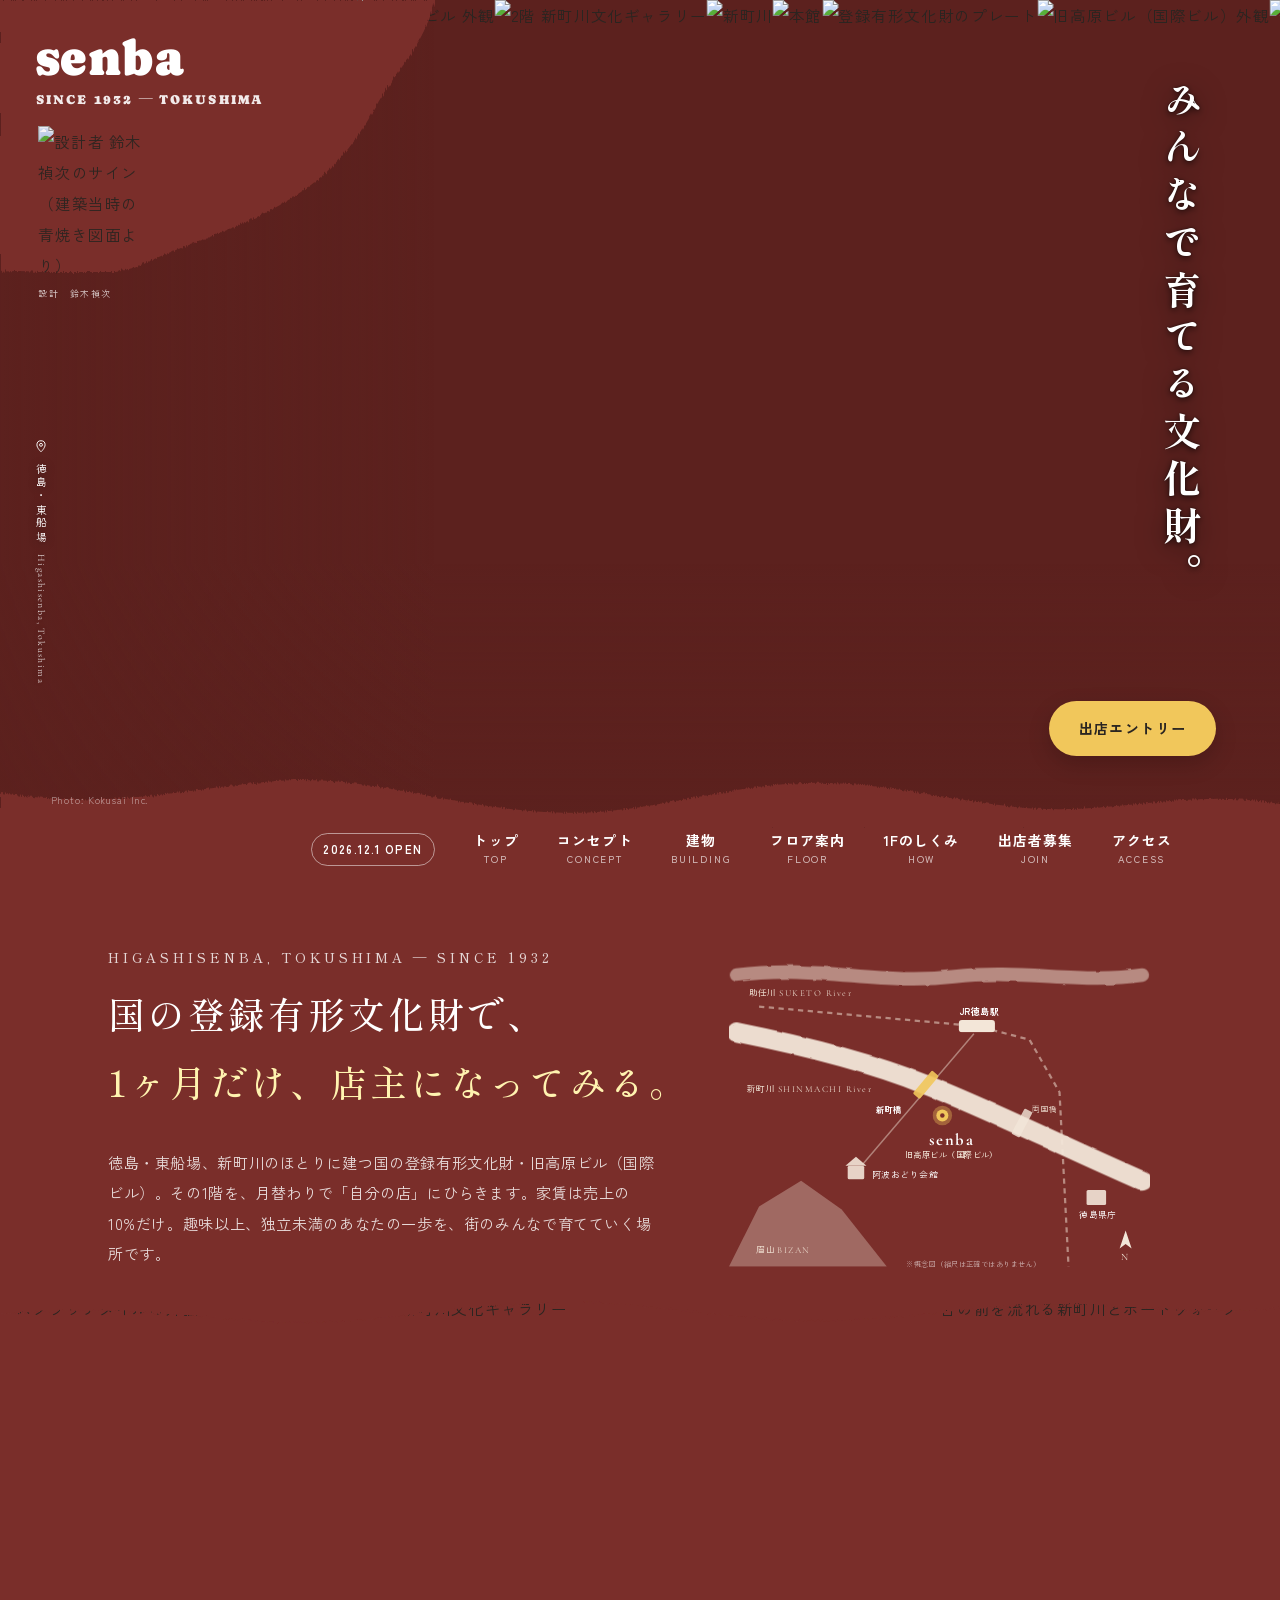
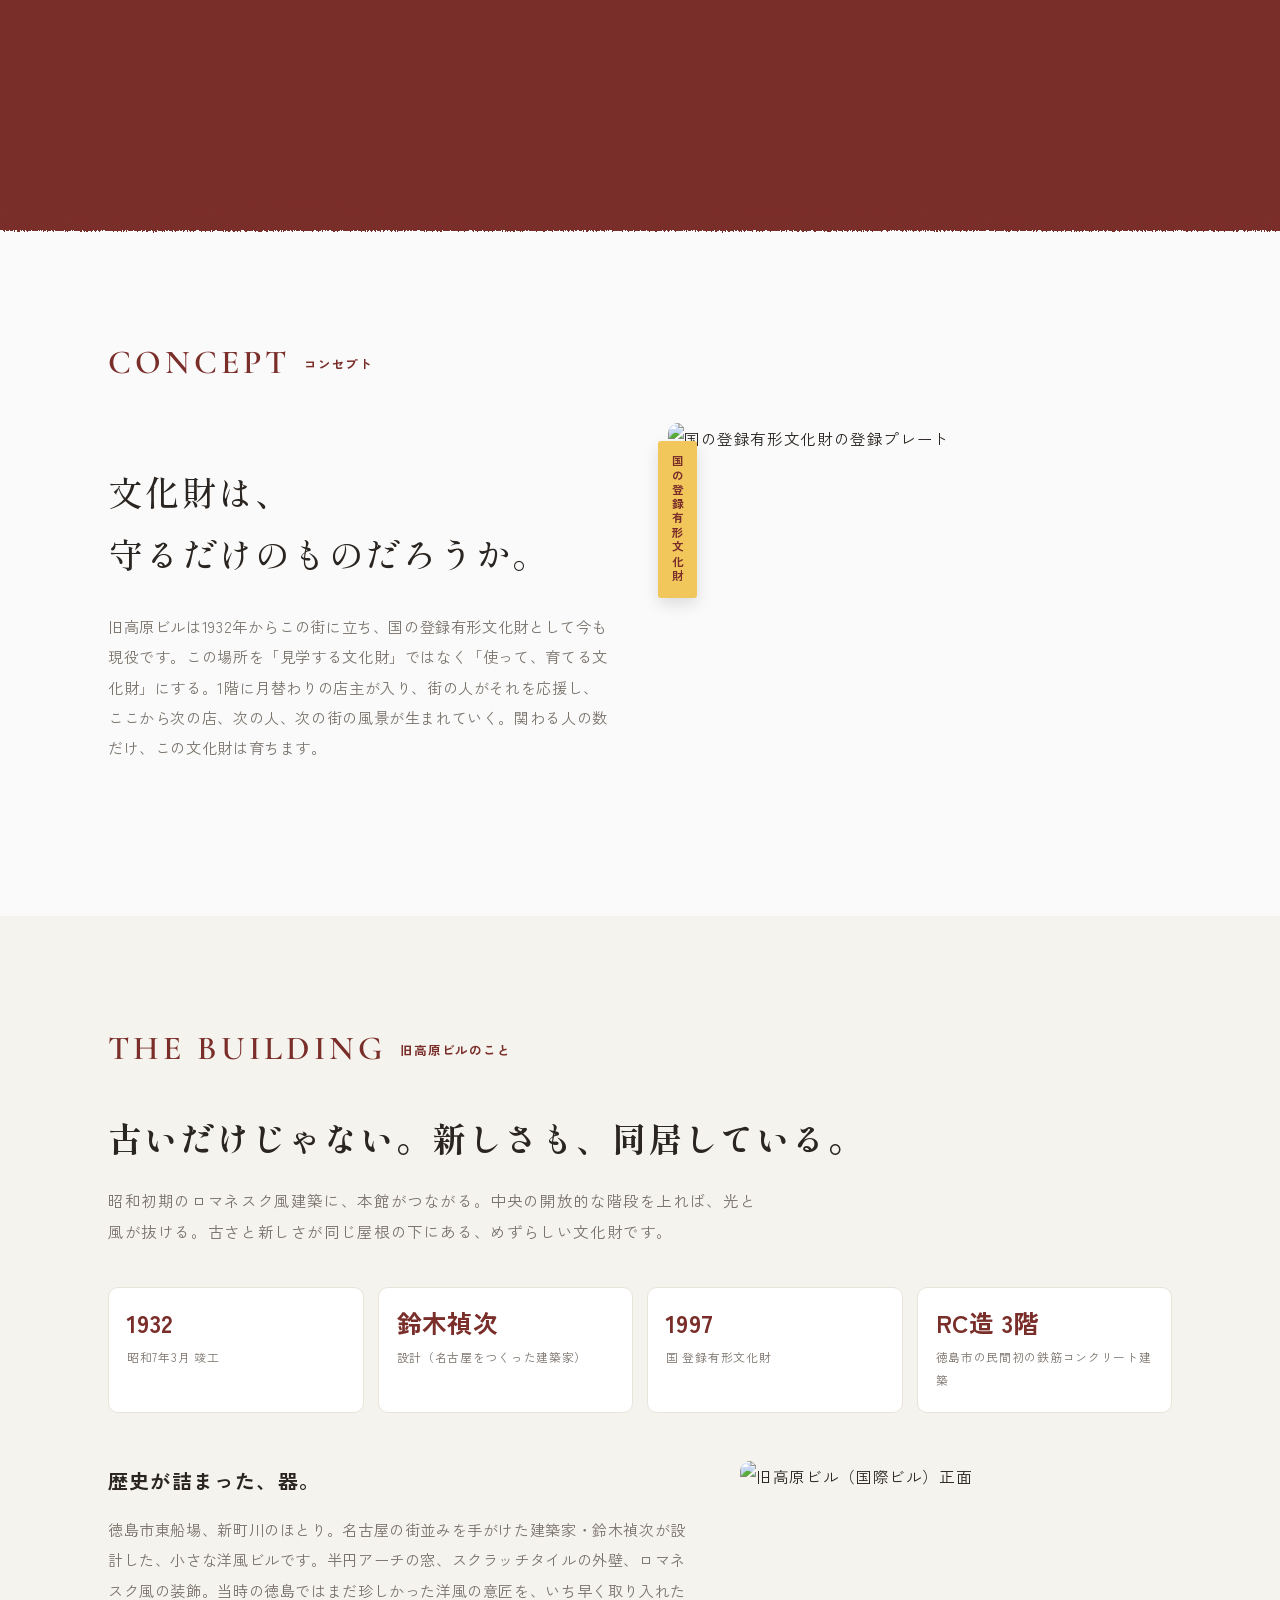
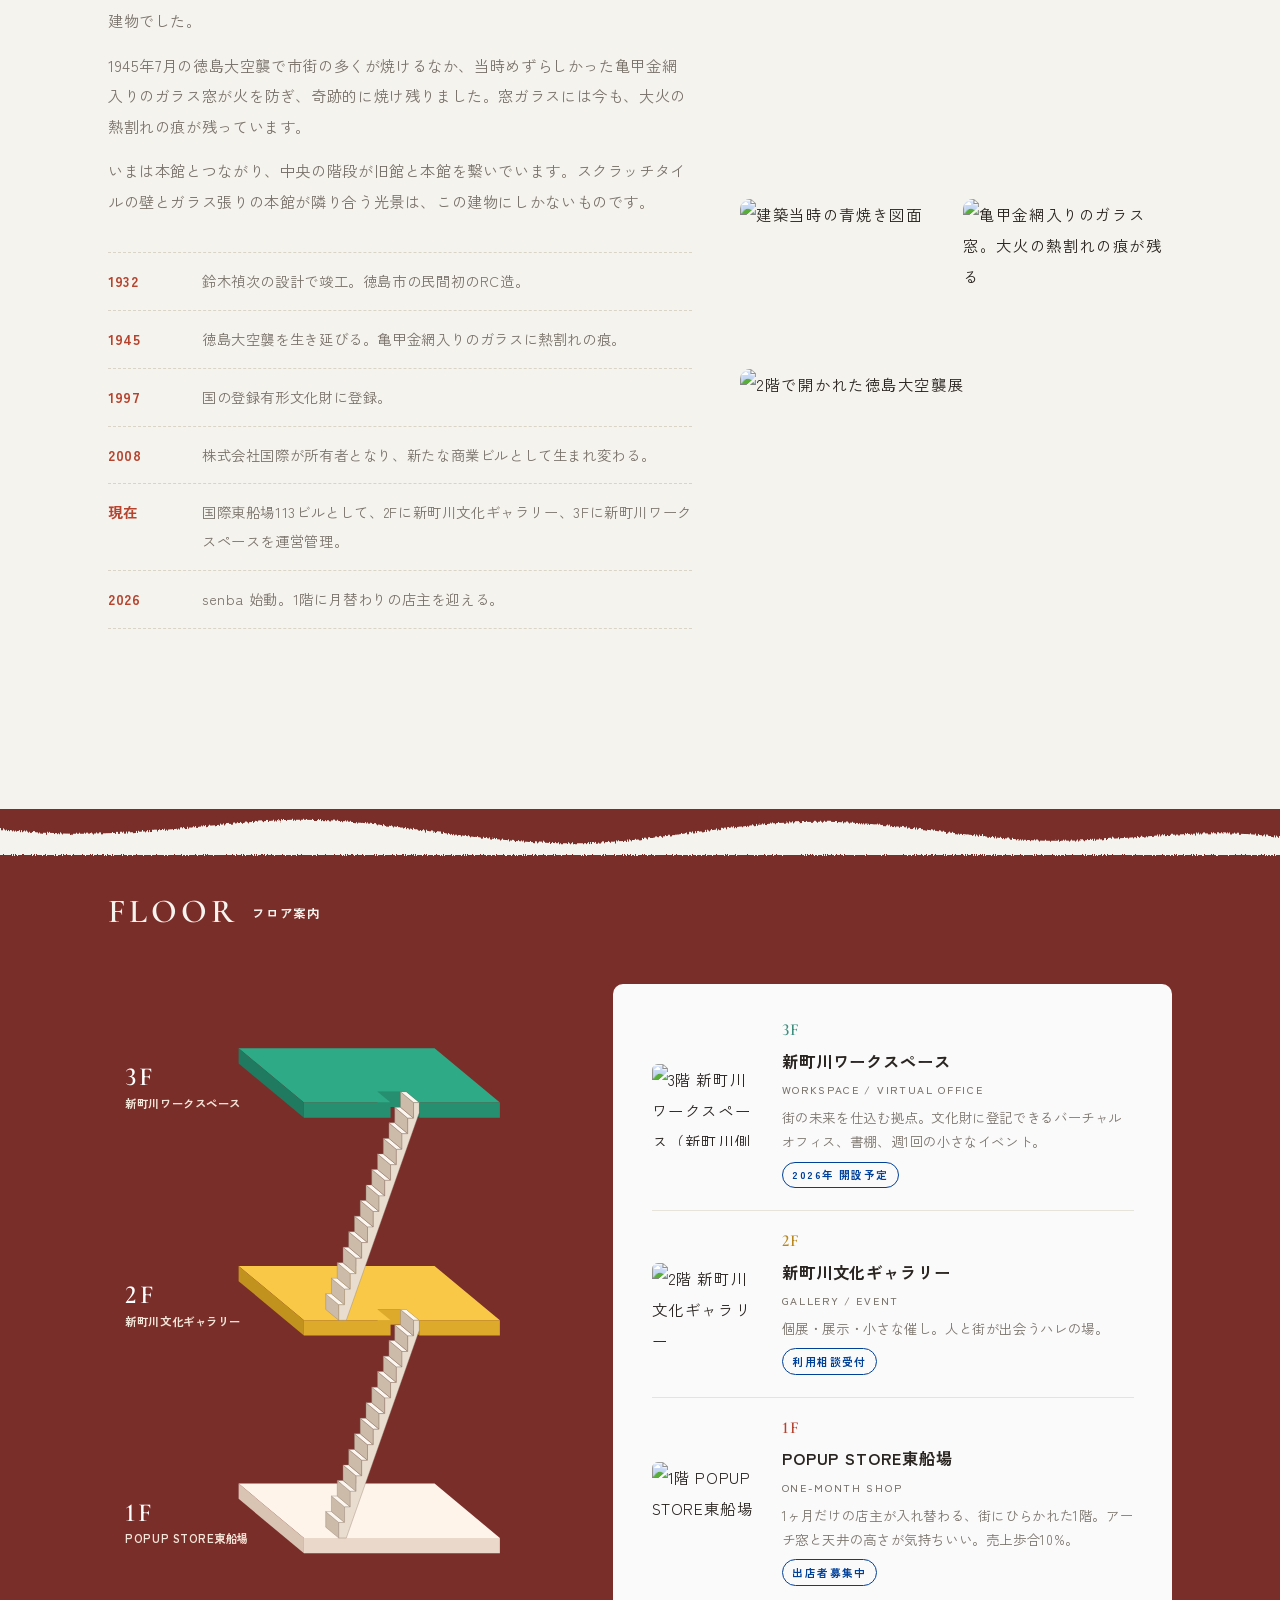
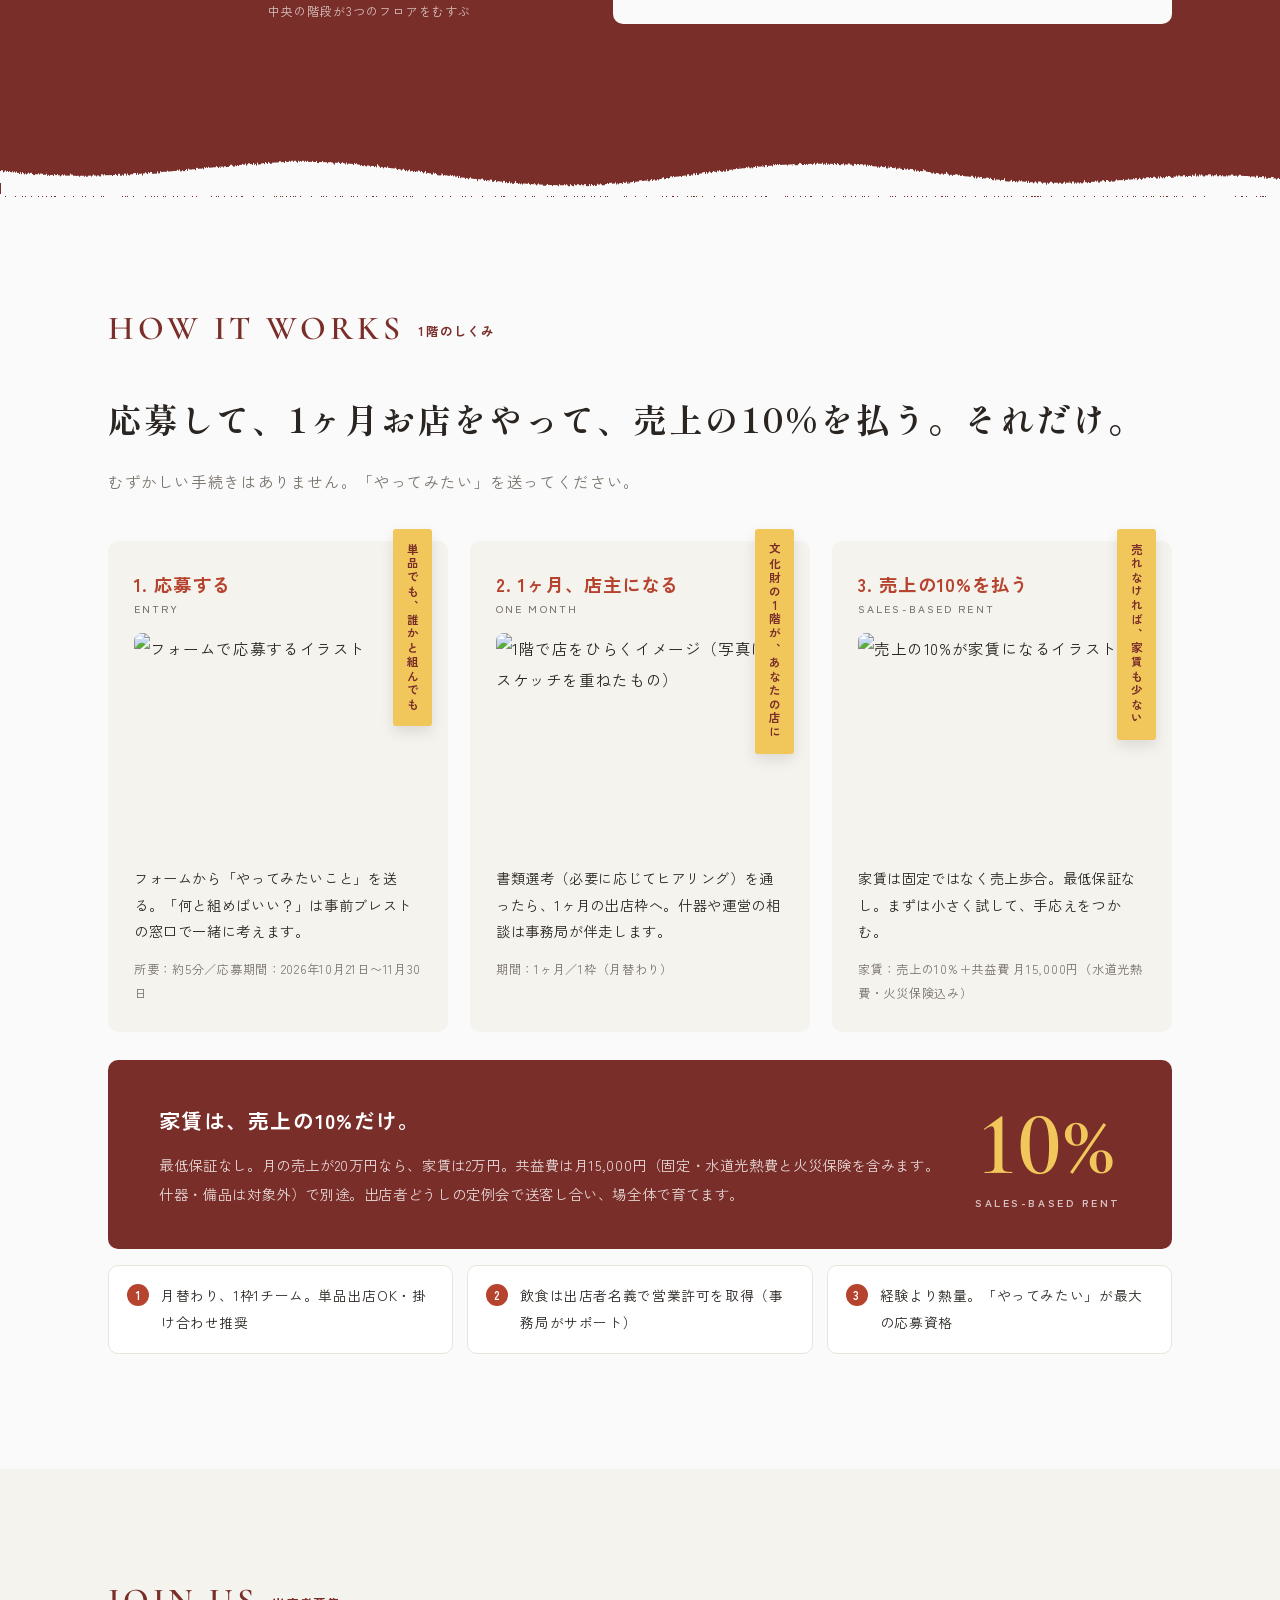
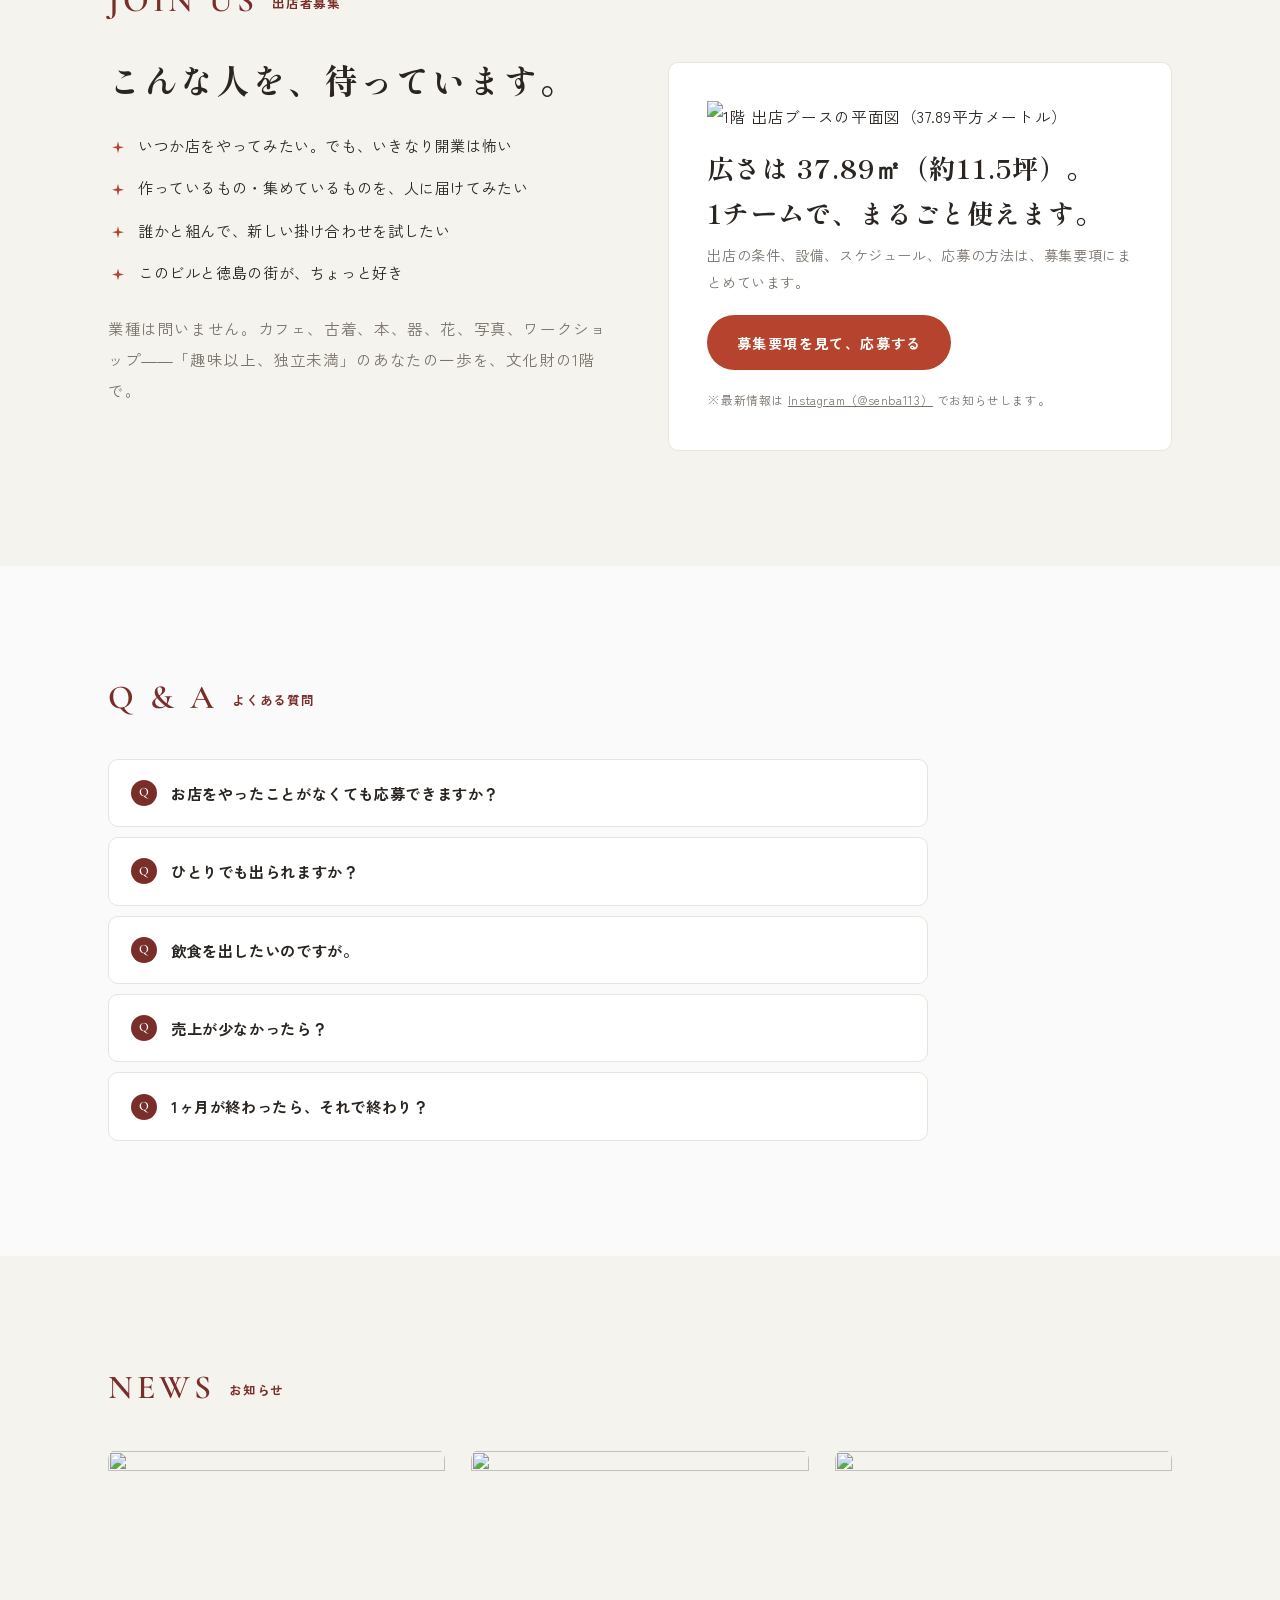
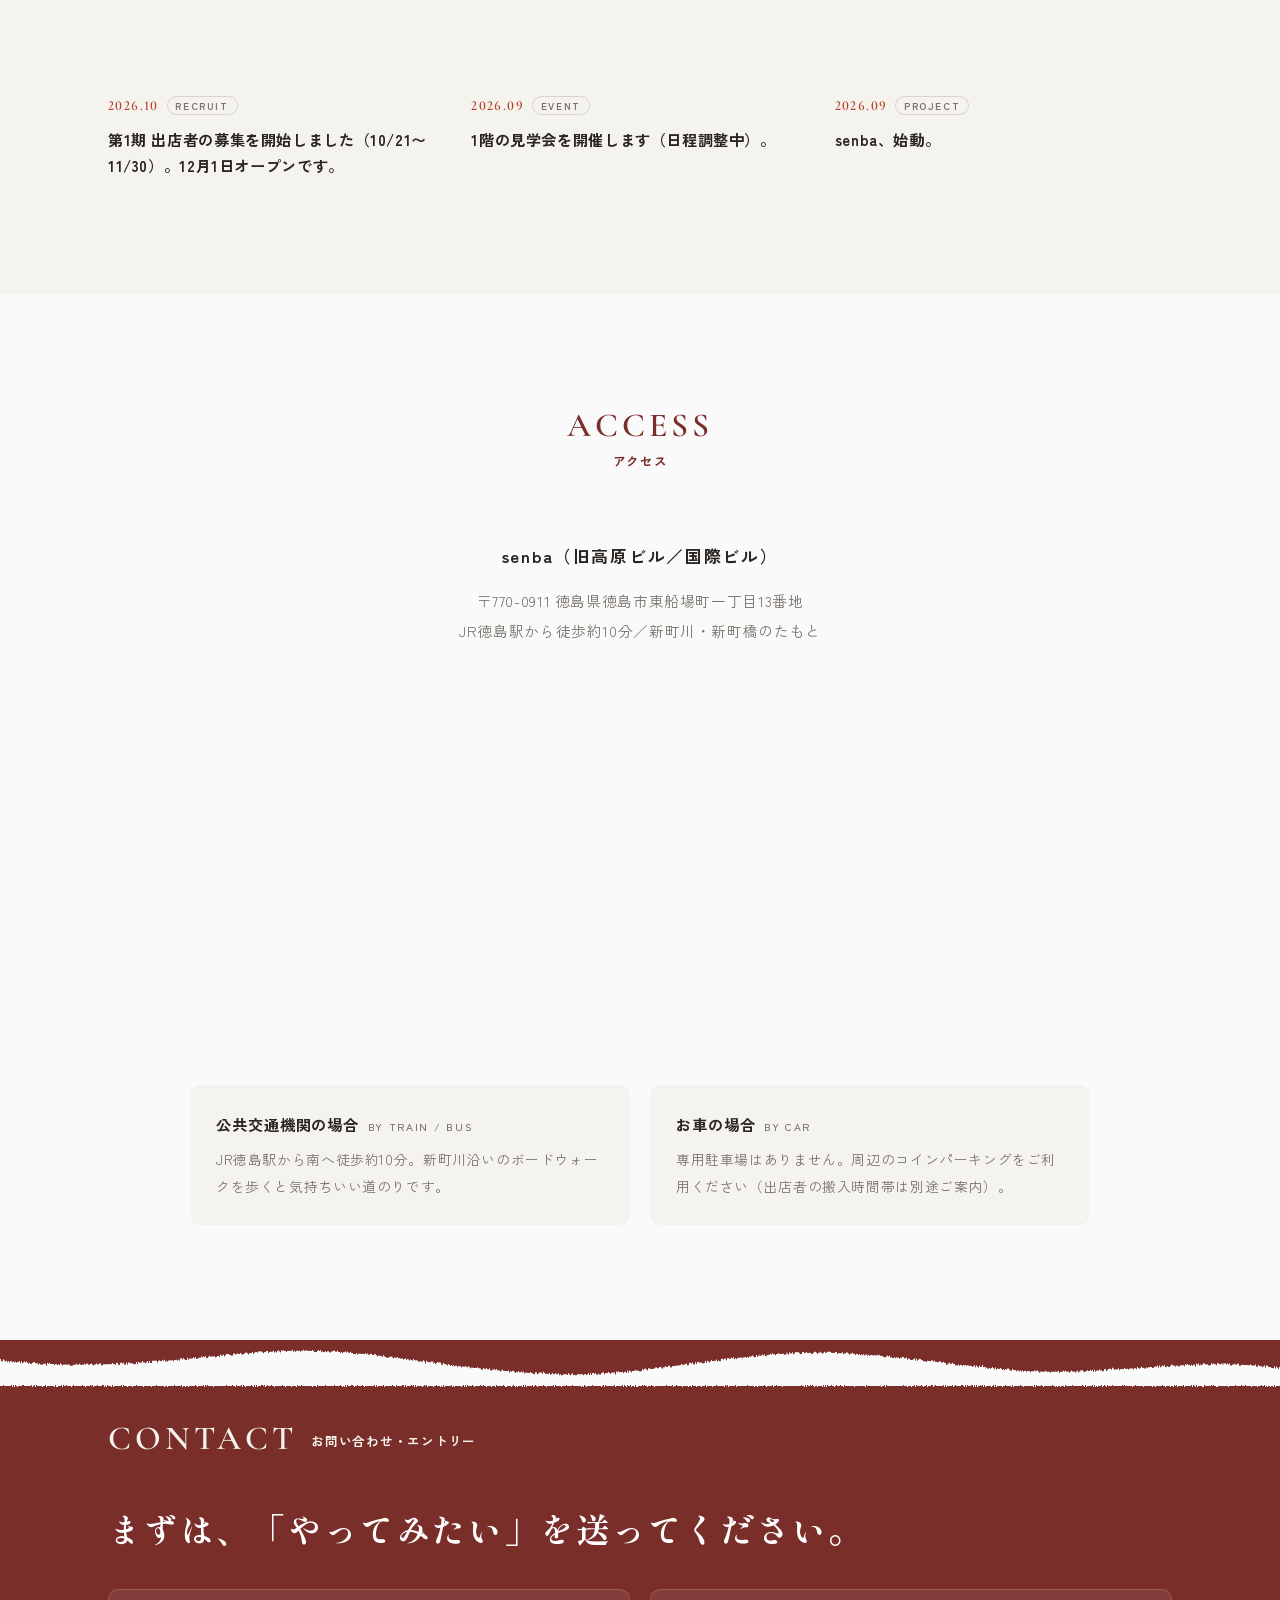
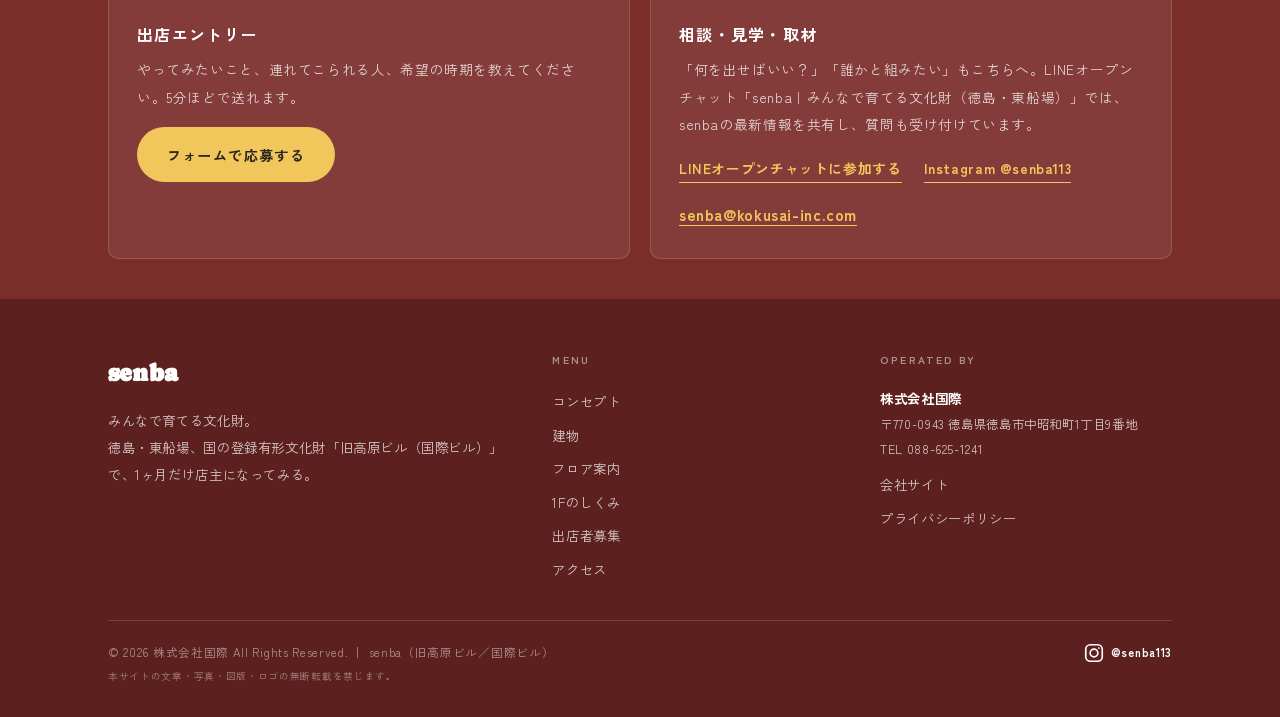
==== commit 423c412e: "Add Google Search Console verification tag Co-Authored-By: Claude Opus 5.5 <noreply@anthropic.com>" ====
--- a/index.html
+++ b/index.html
@@ -12,6 +12,7 @@
 <meta property="og:url" content="https://kokusai-inc.github.io/">
 <meta property="og:image" content="https://kokusai-inc.github.io/img/hero/h1.jpg">
 <link rel="canonical" href="https://kokusai-inc.github.io/">
+<meta name="google-site-verification" content="0DifuuBKTrA-NPcvIdsODAxSJblUmHVD1jxmBR-j-mI" />
 <meta property="og:locale" content="ja_JP">
 <meta name="twitter:card" content="summary_large_image">
 <link rel="icon" type="image/svg+xml" href="img/favicon.svg">
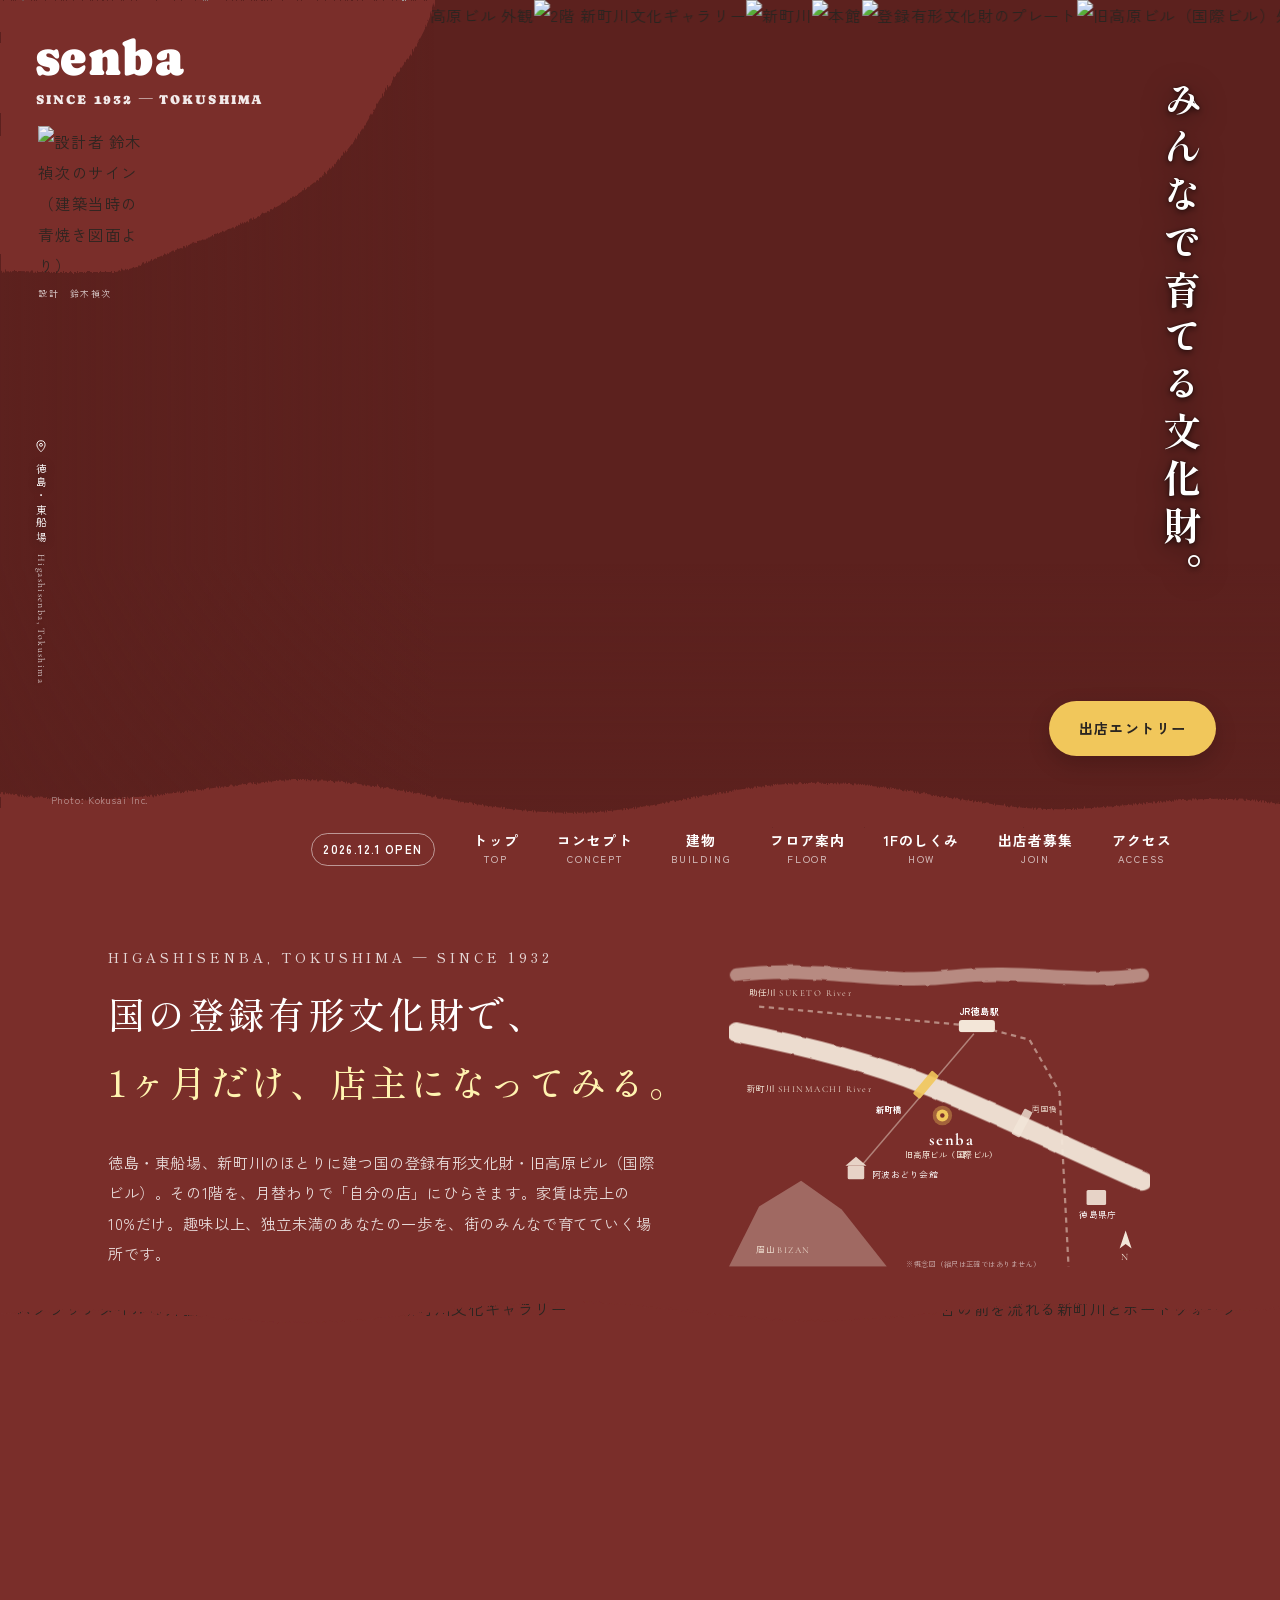
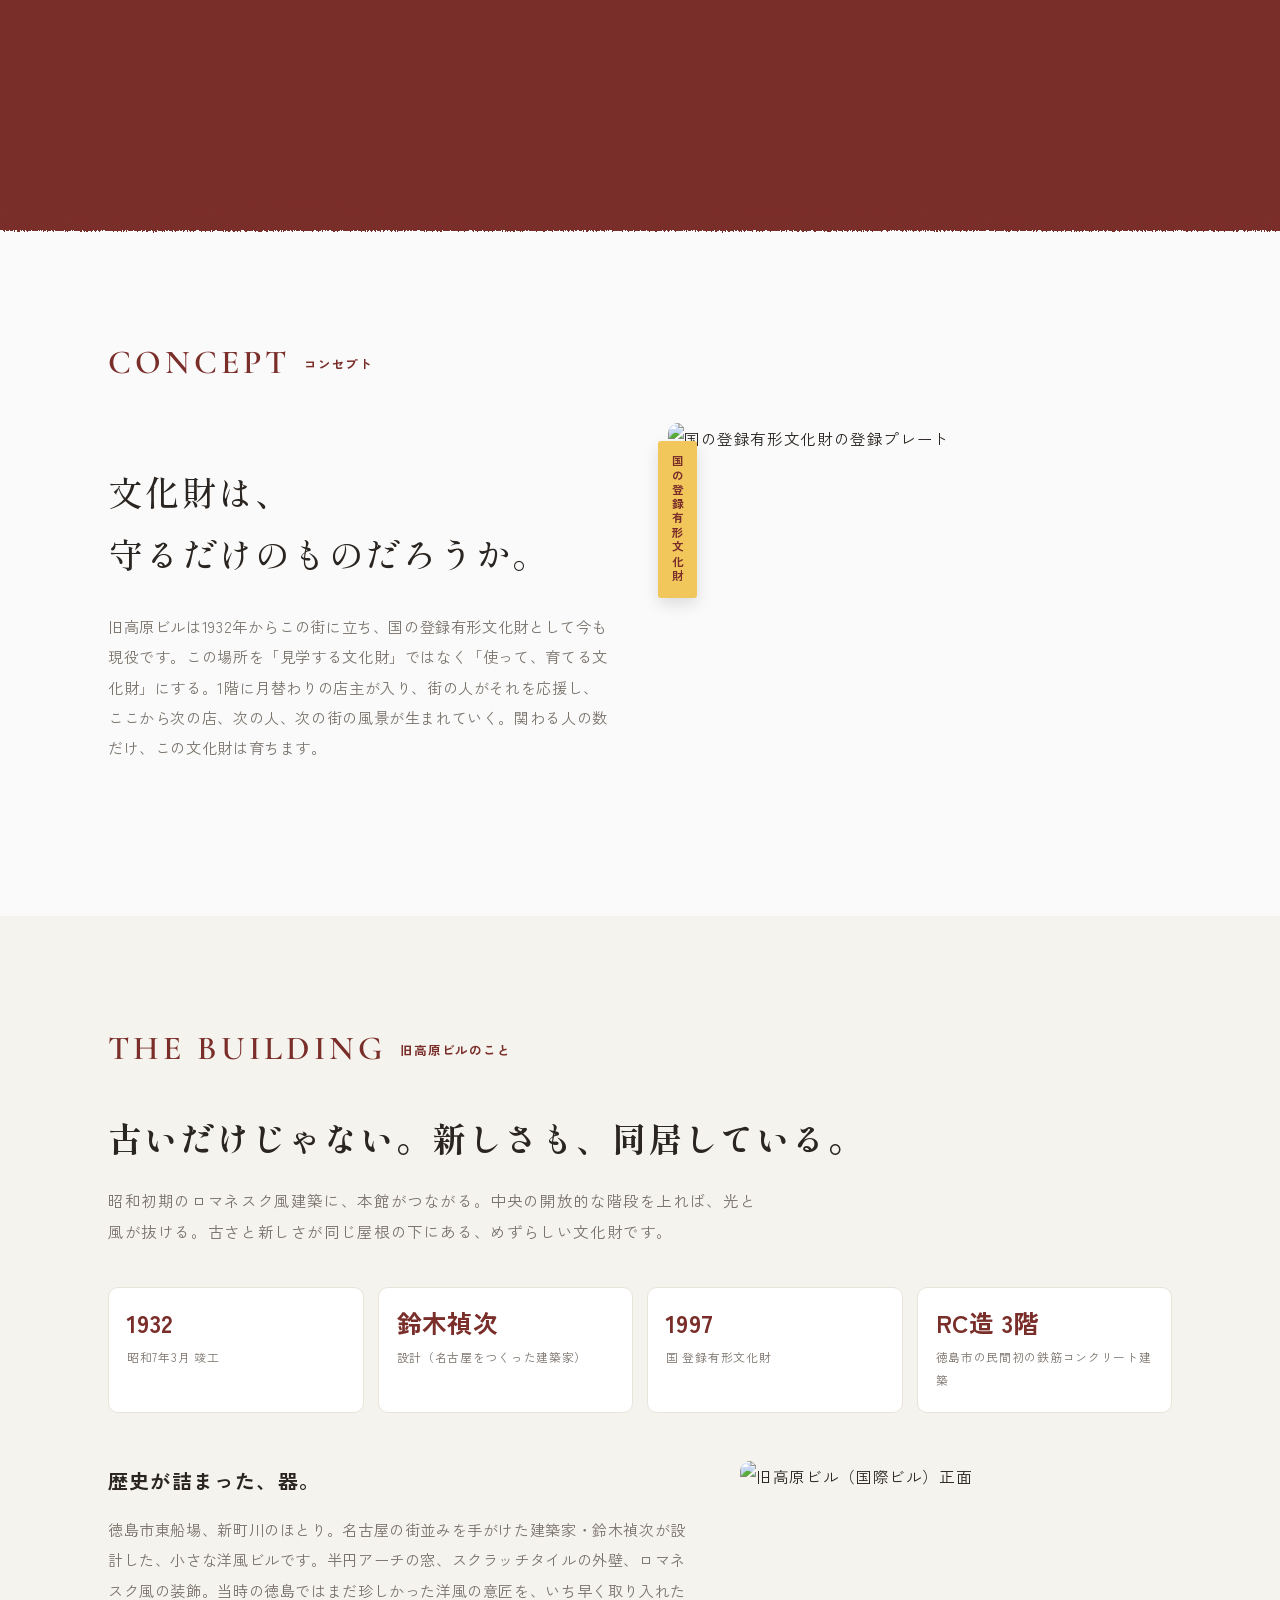
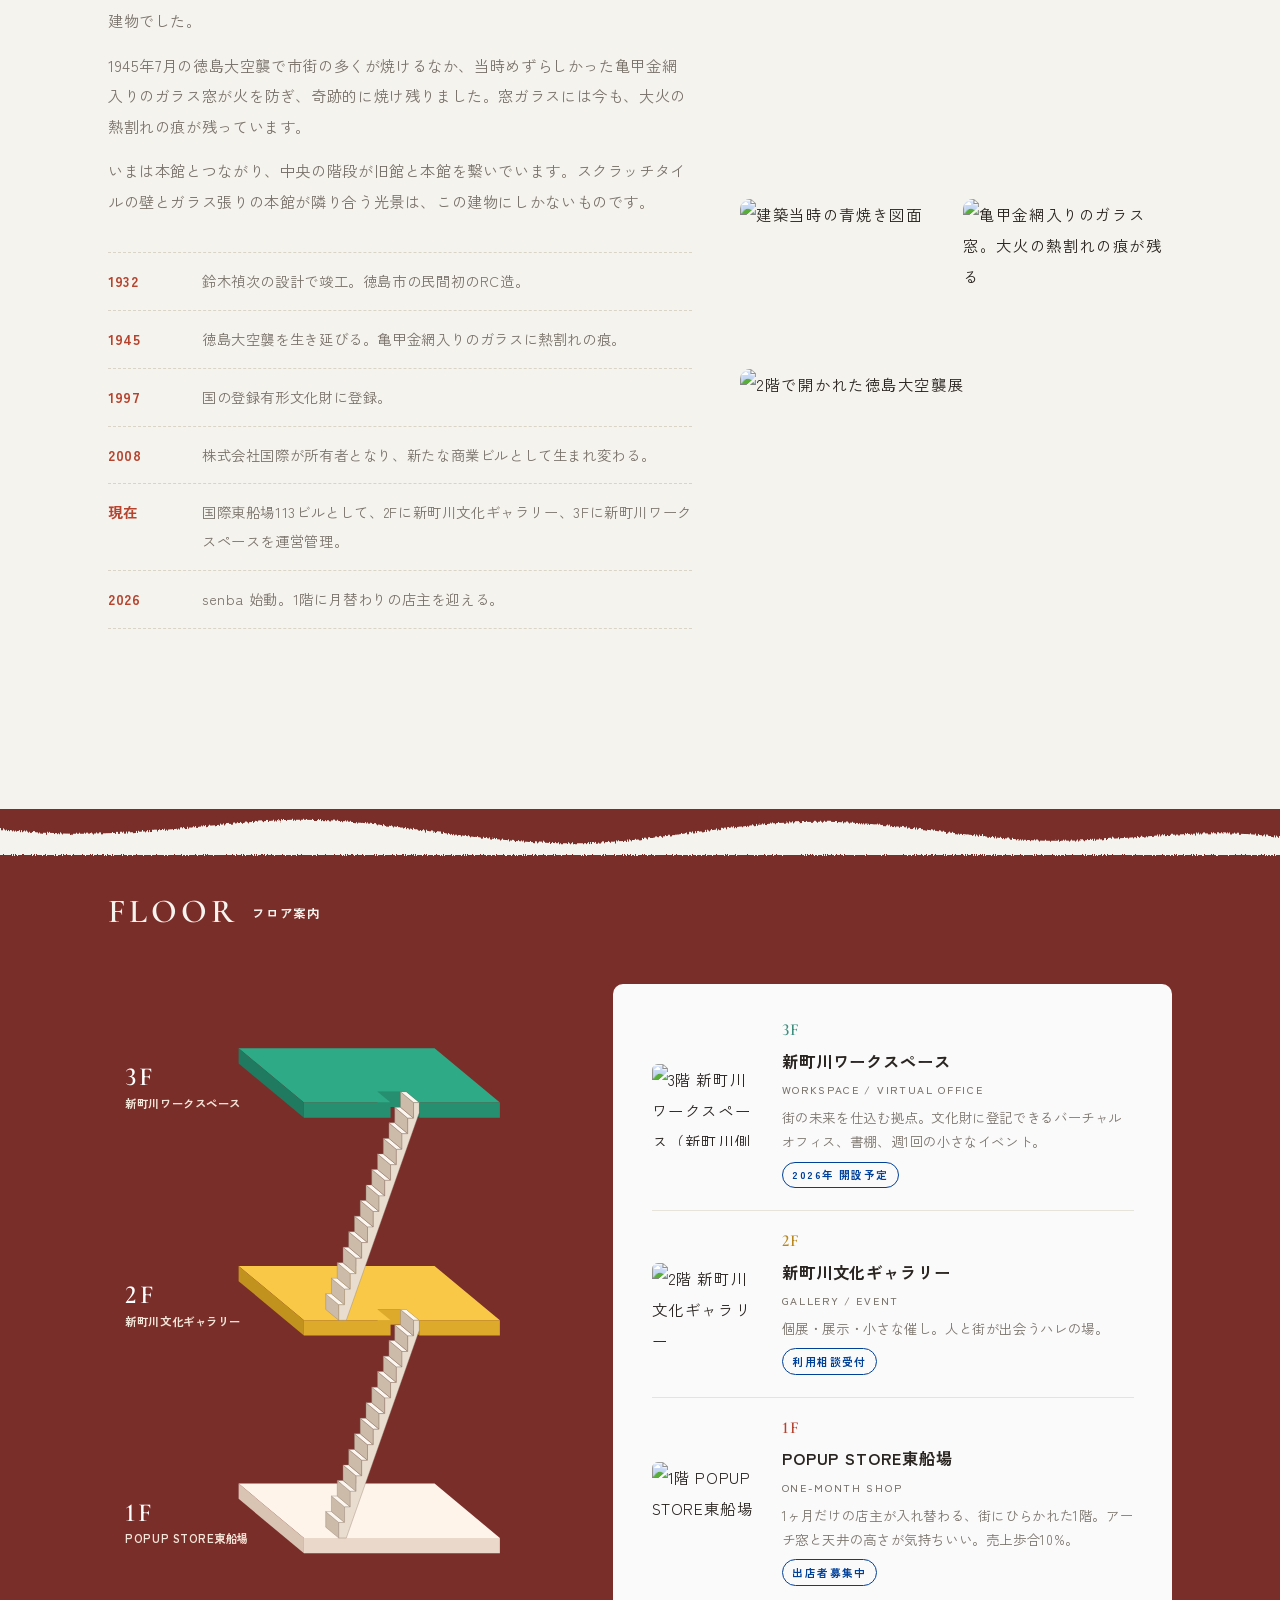
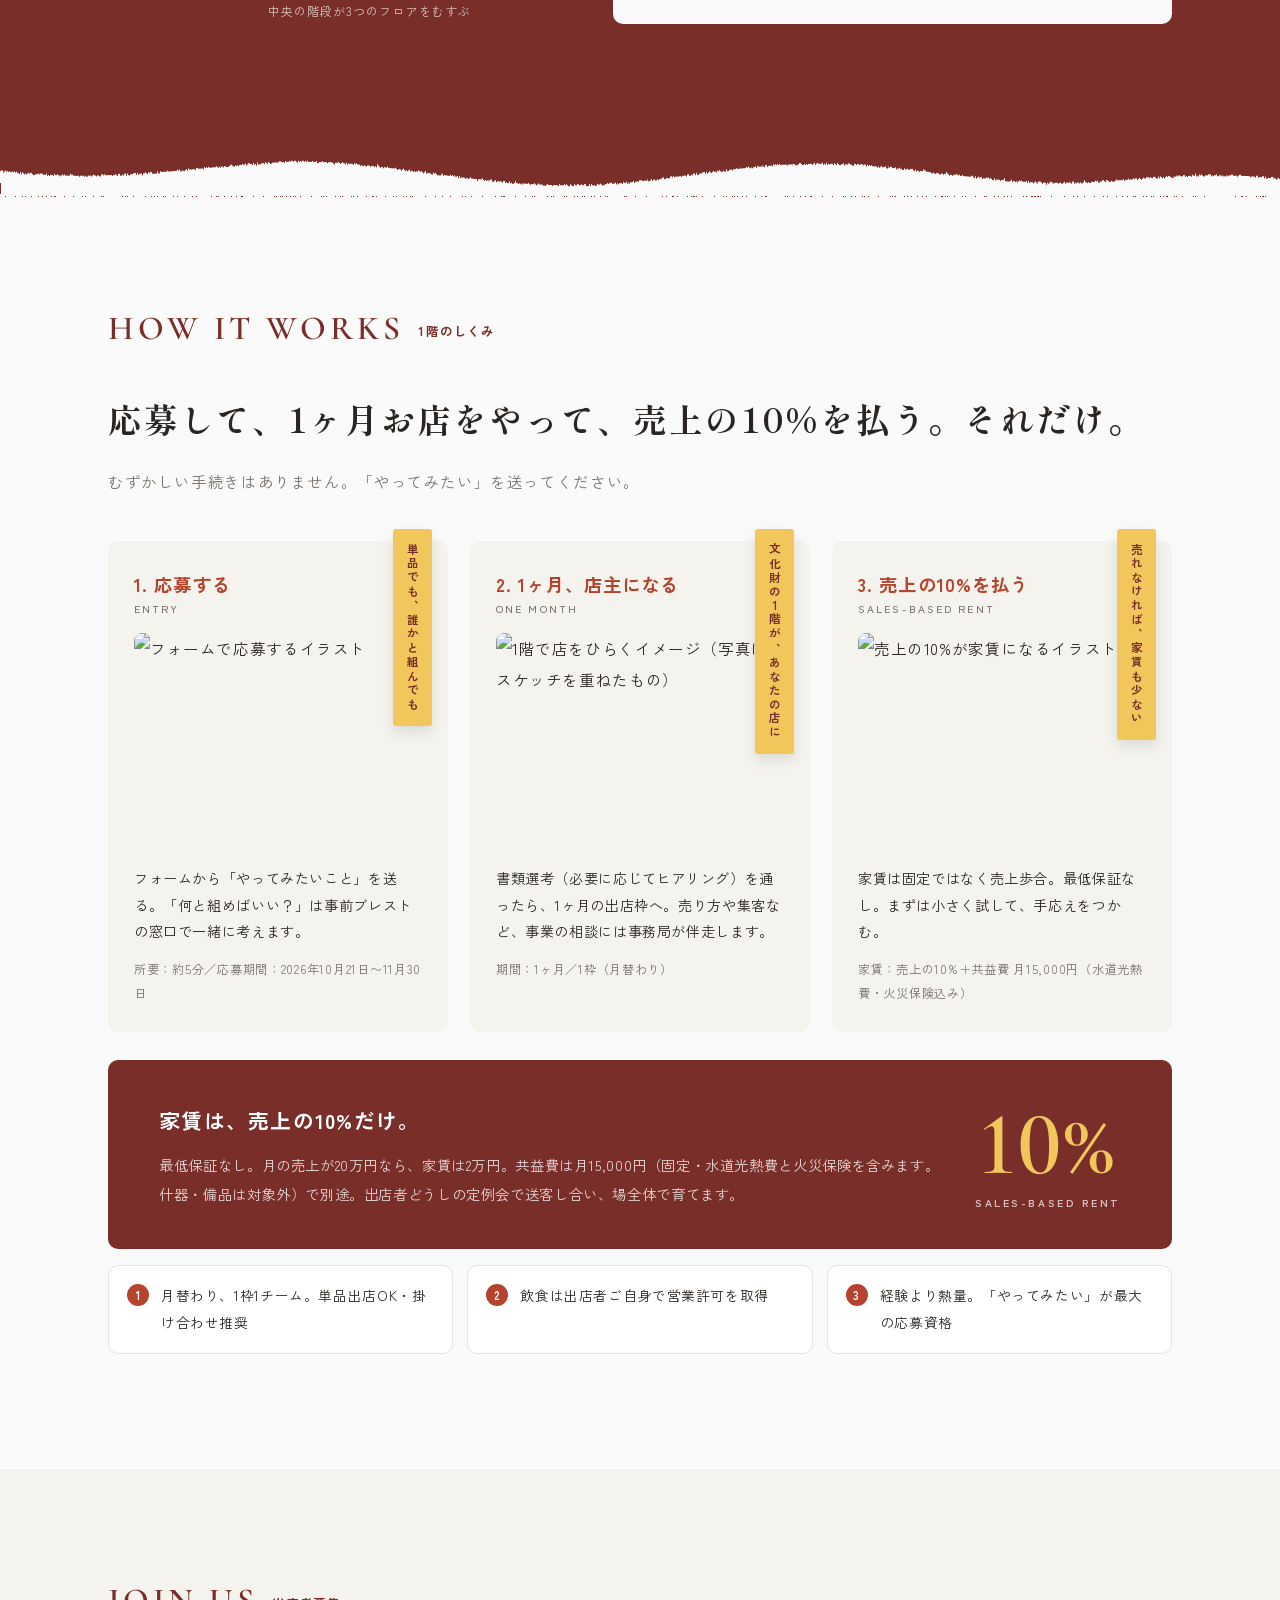
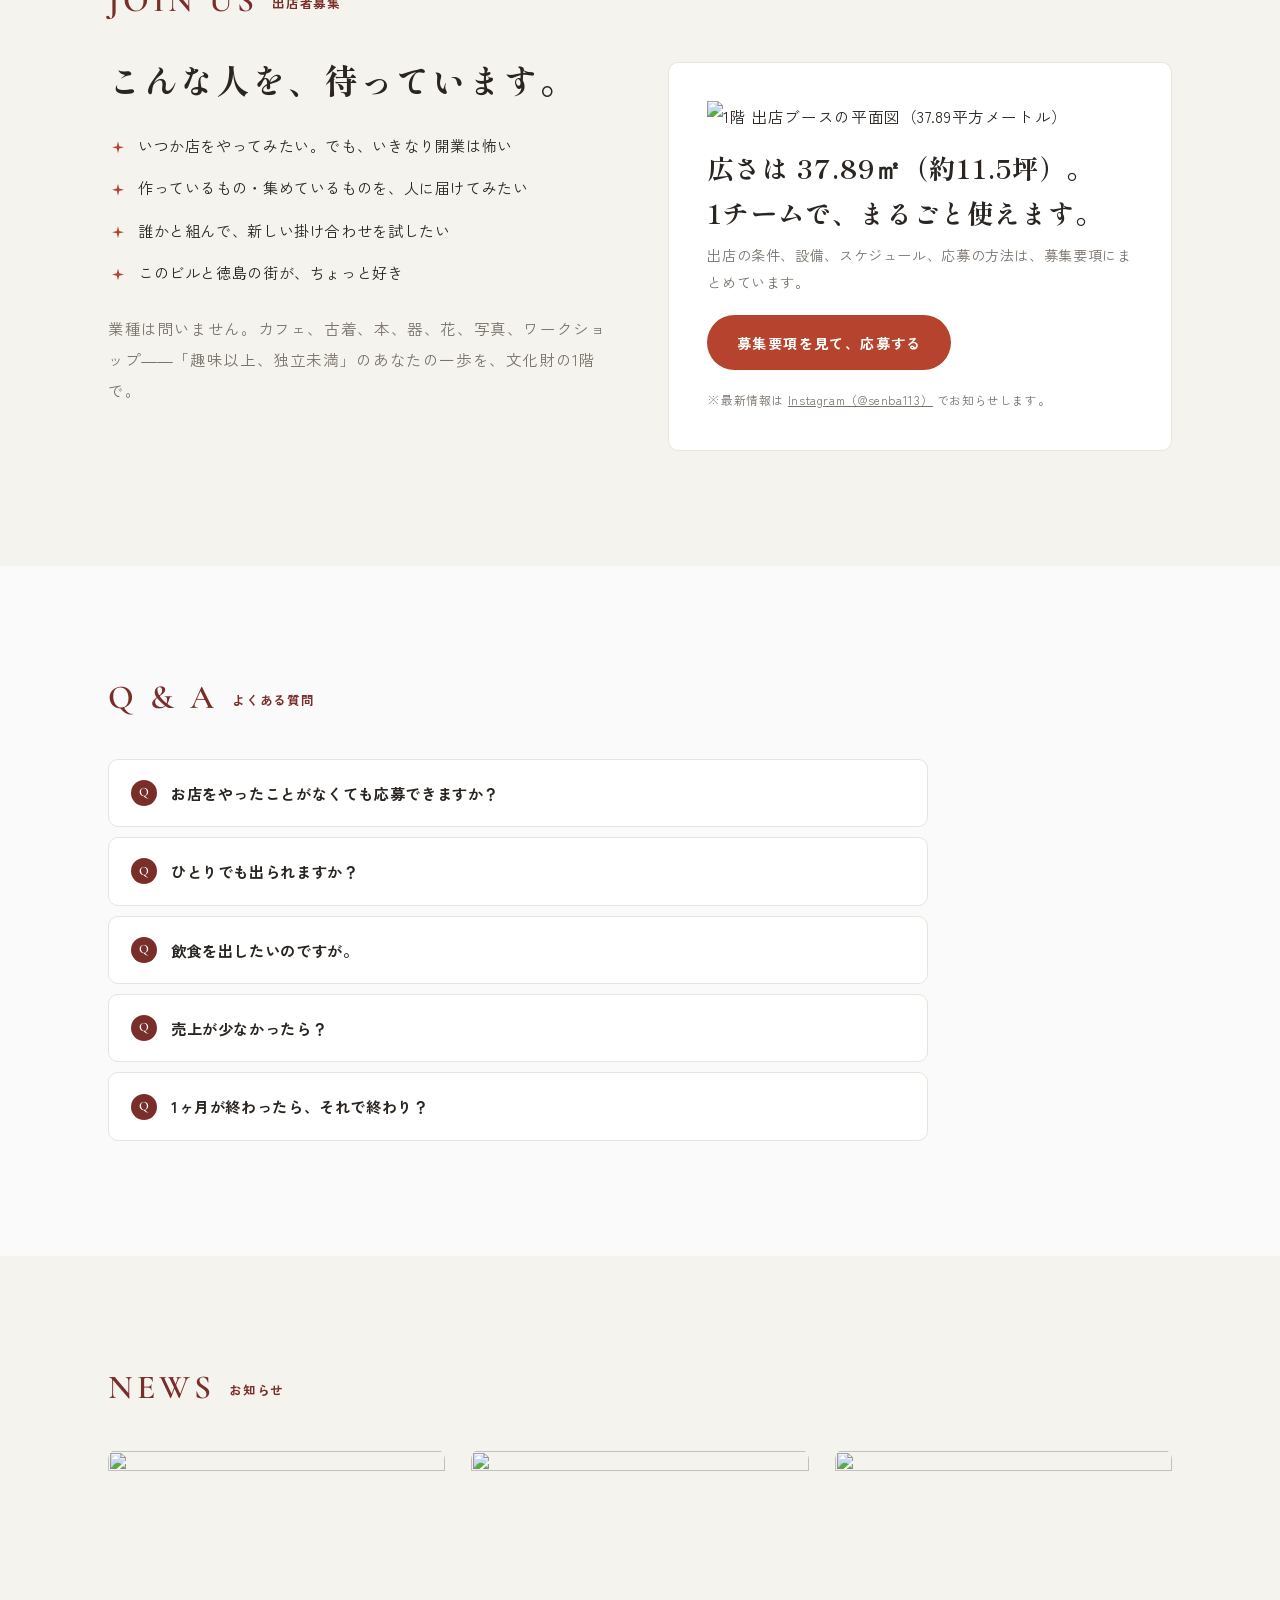
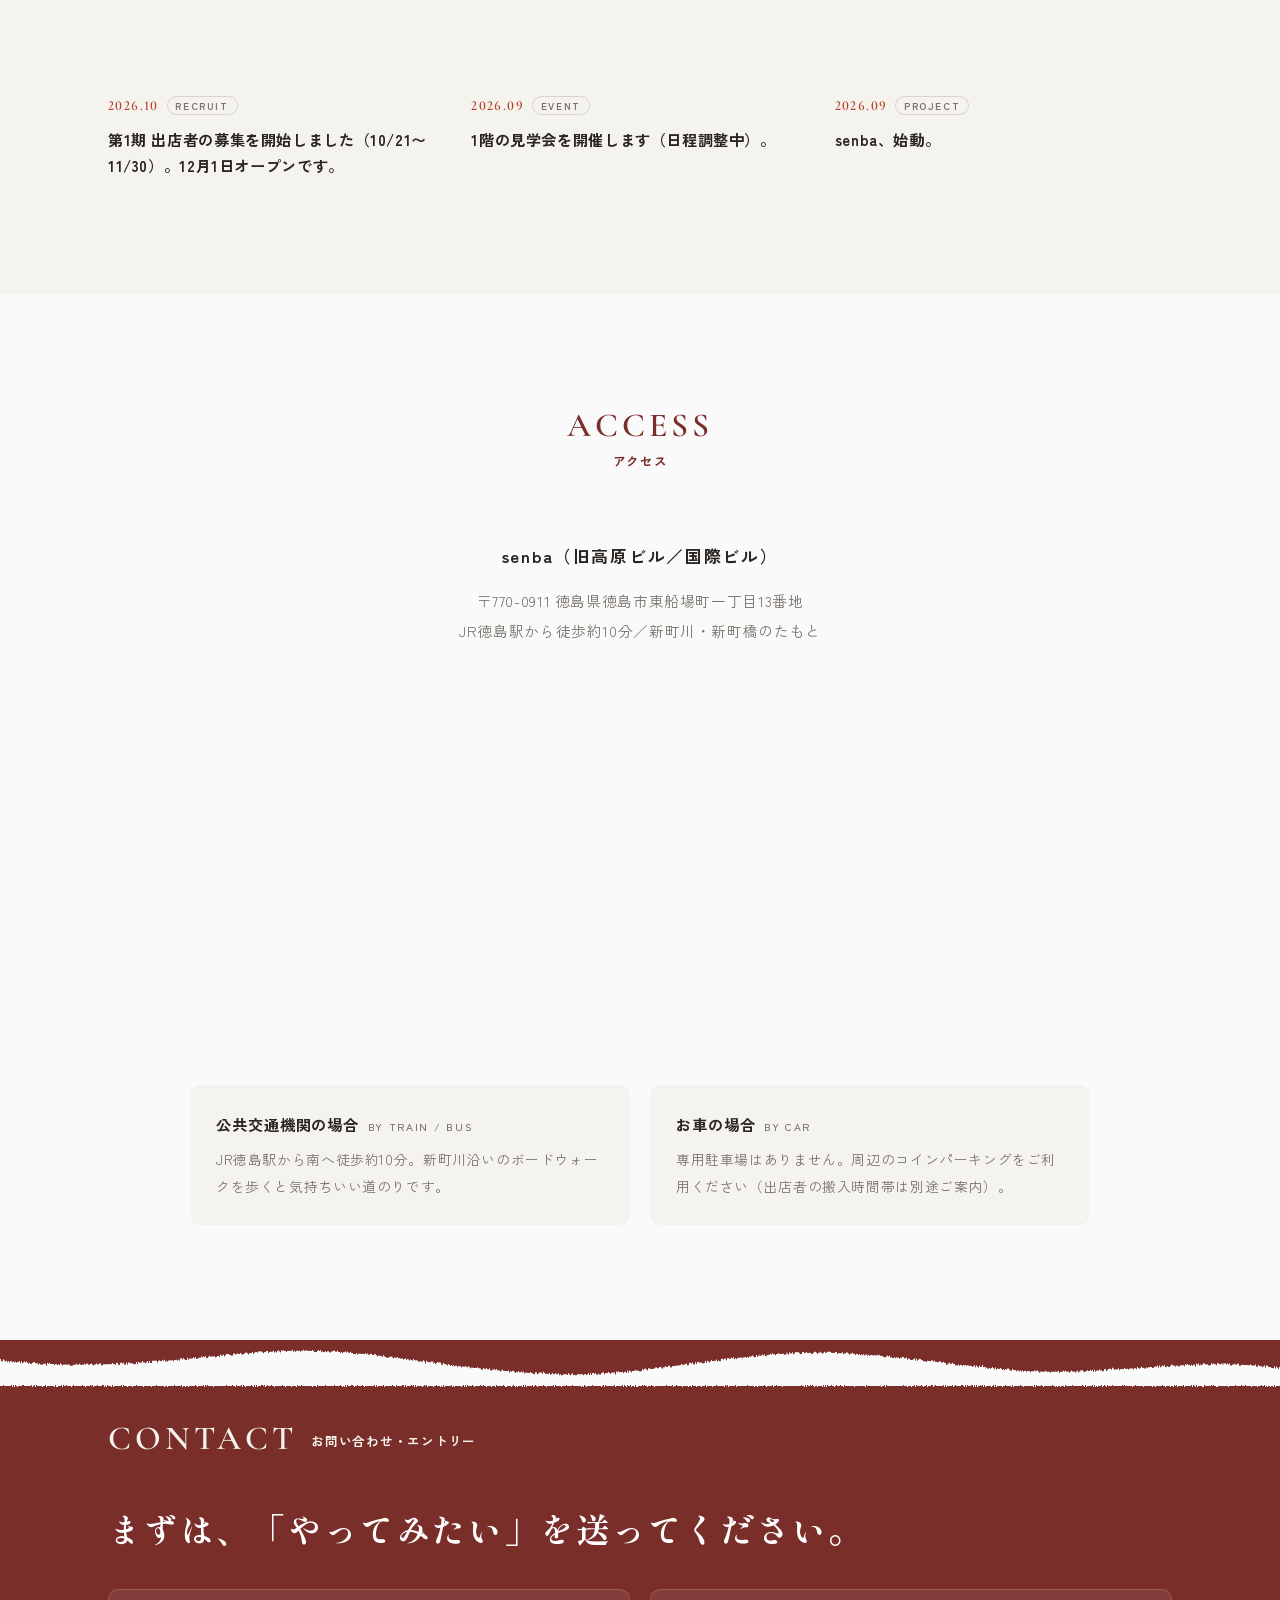
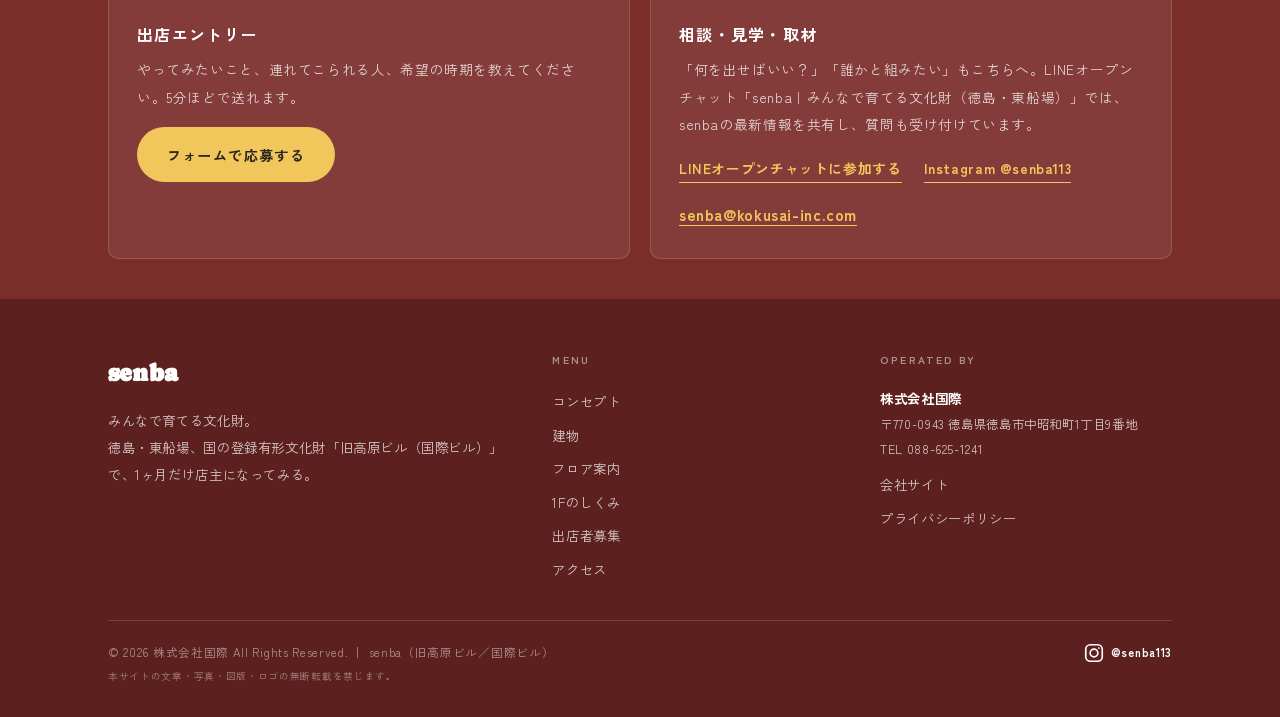
==== commit 0e1f3242: "Remove fixture and license support wording; consulting is business-only Co-Authored-By: Claude Opus " ====
--- a/index.html
+++ b/index.html
@@ -569,7 +569,7 @@
       <p class="lead reveal">むずかしい手続きはありません。「やってみたい」を送ってください。</p>
       <div class="cards" style="margin-top:44px">
         <div class="cardx reveal"><span class="fusen vert">単品でも、誰かと組んでも</span><h3>1. 応募する<small>ENTRY</small></h3><div class="ph"><img src="img/illust_entry.svg" alt="フォームで応募するイラスト" loading="lazy"></div><p>フォームから「やってみたいこと」を送る。「何と組めばいい？」は事前ブレストの窓口で一緒に考えます。</p><div class="meta">所要：約5分／応募期間：2026年10月21日〜11月30日</div></div>
-        <div class="cardx reveal"><span class="fusen vert">文化財の1階が、あなたの店に</span><h3>2. 1ヶ月、店主になる<small>ONE MONTH</small></h3><div class="ph"><img src="img/sketch_wine_books.jpg" alt="1階で店をひらくイメージ（写真にスケッチを重ねたもの）" loading="lazy"></div><p>書類選考（必要に応じてヒアリング）を通ったら、1ヶ月の出店枠へ。什器や運営の相談は事務局が伴走します。</p><div class="meta">期間：1ヶ月／1枠（月替わり）</div></div>
+        <div class="cardx reveal"><span class="fusen vert">文化財の1階が、あなたの店に</span><h3>2. 1ヶ月、店主になる<small>ONE MONTH</small></h3><div class="ph"><img src="img/sketch_wine_books.jpg" alt="1階で店をひらくイメージ（写真にスケッチを重ねたもの）" loading="lazy"></div><p>書類選考（必要に応じてヒアリング）を通ったら、1ヶ月の出店枠へ。売り方や集客など、事業の相談には事務局が伴走します。</p><div class="meta">期間：1ヶ月／1枠（月替わり）</div></div>
         <div class="cardx reveal"><span class="fusen vert">売れなければ、家賃も少ない</span><h3>3. 売上の10%を払う<small>SALES-BASED RENT</small></h3><div class="ph"><img src="img/illust_rent10.svg" alt="売上の10%が家賃になるイラスト" loading="lazy"></div><p>家賃は固定ではなく売上歩合。最低保証なし。まずは小さく試して、手応えをつかむ。</p><div class="meta">家賃：売上の10%＋共益費 月15,000円（水道光熱費・火災保険込み）</div></div>
       </div>
       <div class="rent reveal">
@@ -581,7 +581,7 @@
       </div>
       <div class="rules reveal">
         <div class="rule"><i>1</i><div>月替わり、1枠1チーム。単品出店OK・掛け合わせ推奨</div></div>
-        <div class="rule"><i>2</i><div>飲食は出店者名義で営業許可を取得（事務局がサポート）</div></div>
+        <div class="rule"><i>2</i><div>飲食は出店者ご自身で営業許可を取得</div></div>
         <div class="rule"><i>3</i><div>経験より熱量。「やってみたい」が最大の応募資格</div></div>
       </div>
     </div>
@@ -618,9 +618,9 @@
     <div class="wrap">
       <div class="label reveal"><span class="e en">Q &amp; A</span><span class="j">よくある質問</span></div>
       <div class="faq reveal">
-        <details><summary><i>Q</i>お店をやったことがなくても応募できますか？</summary><p>できます。むしろ、はじめての人のための枠です。什器や運営の相談は事務局が伴走します。</p></details>
+        <details><summary><i>Q</i>お店をやったことがなくても応募できますか？</summary><p>できます。むしろ、はじめての人のための枠です。売り方や集客など、事業の相談には事務局が伴走します。</p></details>
         <details><summary><i>Q</i>ひとりでも出られますか？</summary><p>単品・ひとりでの出店もOKです。「誰かと組みたい」という方は、事前ブレストの窓口でお相手探しからご相談ください。</p></details>
-        <details><summary><i>Q</i>飲食を出したいのですが。</summary><p>営業許可は出店者名義で取得していただきます（手続きは事務局がサポート）。菓子・ドリンクなど、種類によって必要な許可が変わるのでご相談ください。<br>また、文化財の建物のため、ガスコンロなど火を使う本格的な調理はできません。電気の機器で温める程度であれば可能ですが、使う機器と電気の容量を事前にご相談ください。</p></details>
+        <details><summary><i>Q</i>飲食を出したいのですが。</summary><p>営業許可は出店者ご自身で取得していただきます。菓子・ドリンクなど、種類によって必要な許可が変わるため、事前に保健所へご確認ください。<br>また、文化財の建物のため、ガスコンロなど火を使う本格的な調理はできません。電気の機器で温める程度であれば可能ですが、使う機器と電気の容量を事前にご相談ください。</p></details>
         <details><summary><i>Q</i>売上が少なかったら？</summary><p>家賃は売上の10%なので、売上が少なければ家賃も少なくなります。共益費（月15,000円・固定）だけは別途かかります。共益費には水道光熱費と建物の火災保険が含まれています。什器・備品・商品は補償の対象外なので、必要に応じて出店者ご自身で保険にご加入ください。</p></details>
         <details><summary><i>Q</i>1ヶ月が終わったら、それで終わり？</summary><p>再エントリーできます。手応えがあれば次のステップ（2F・3Fの利用、街の他の空き店舗）も一緒に考えます。文化財から、次の店が生まれていくのがこの場所の目的です。</p></details>
       </div>
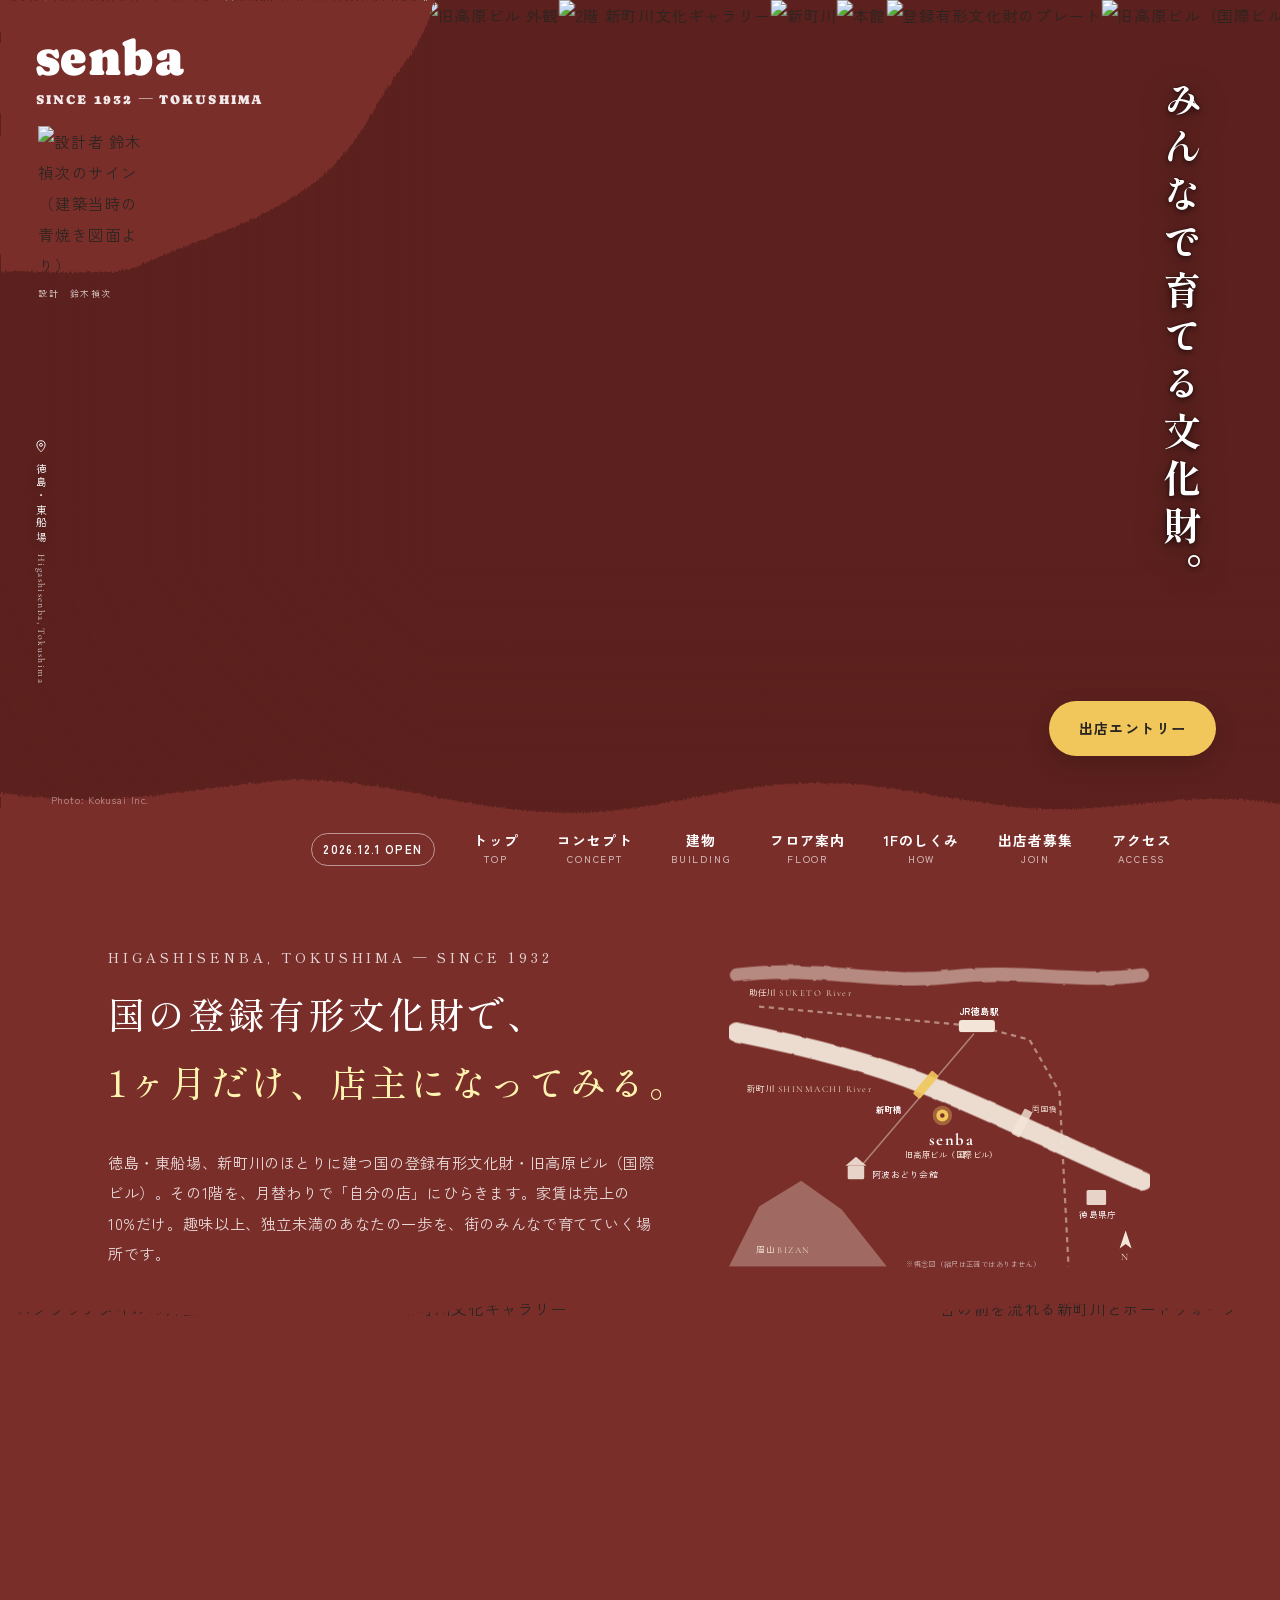
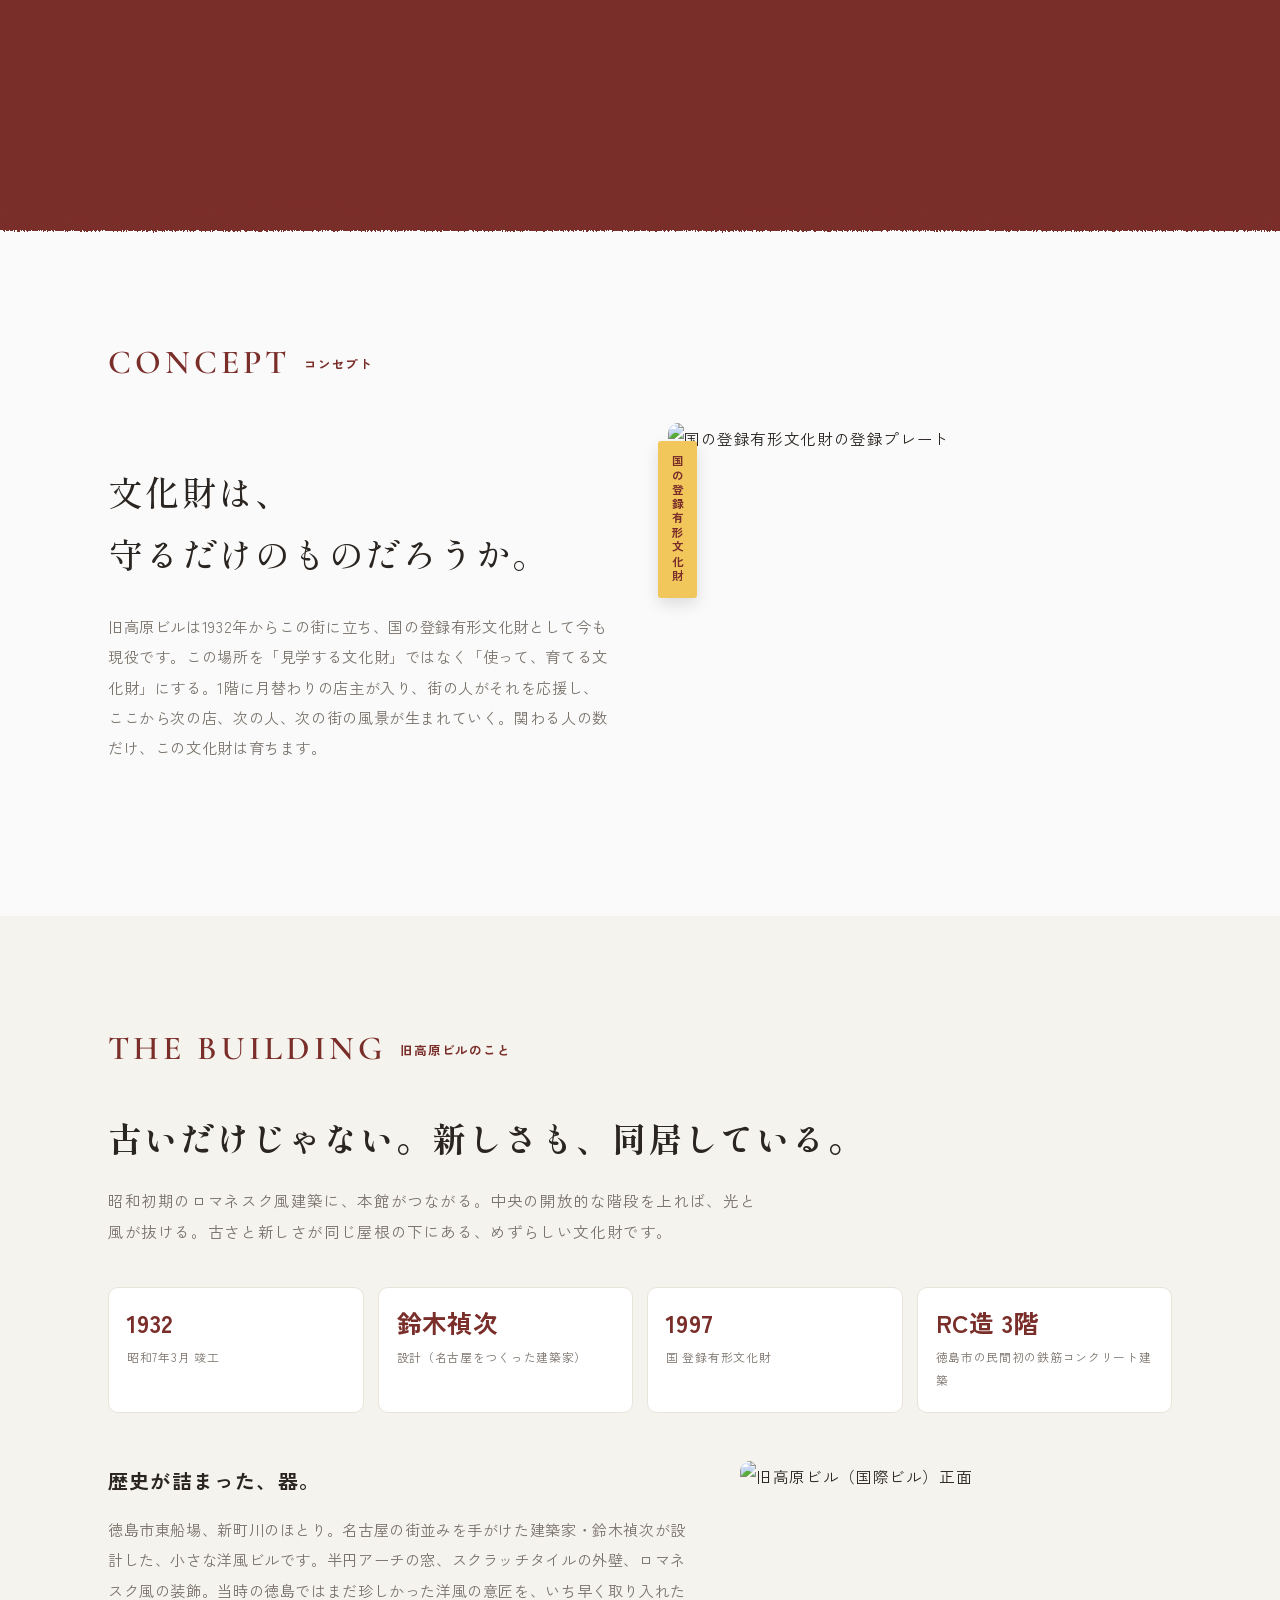
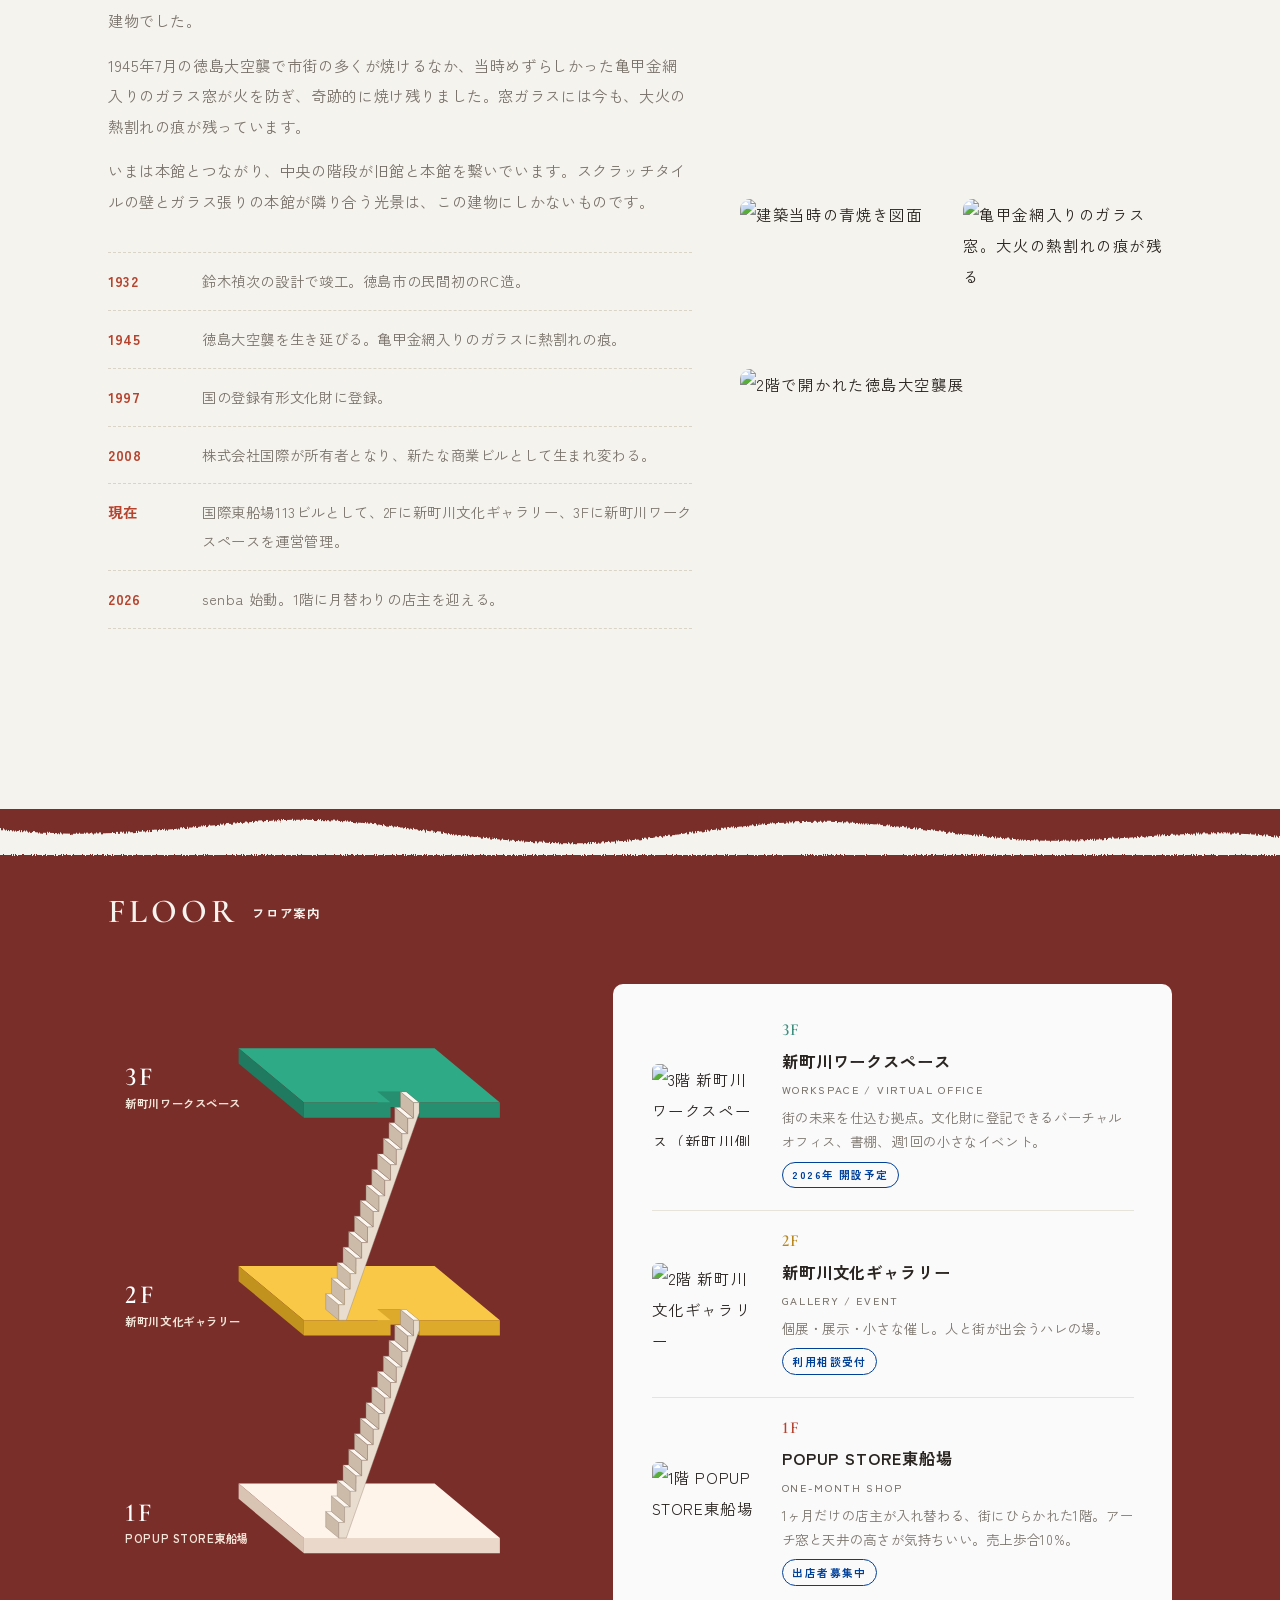
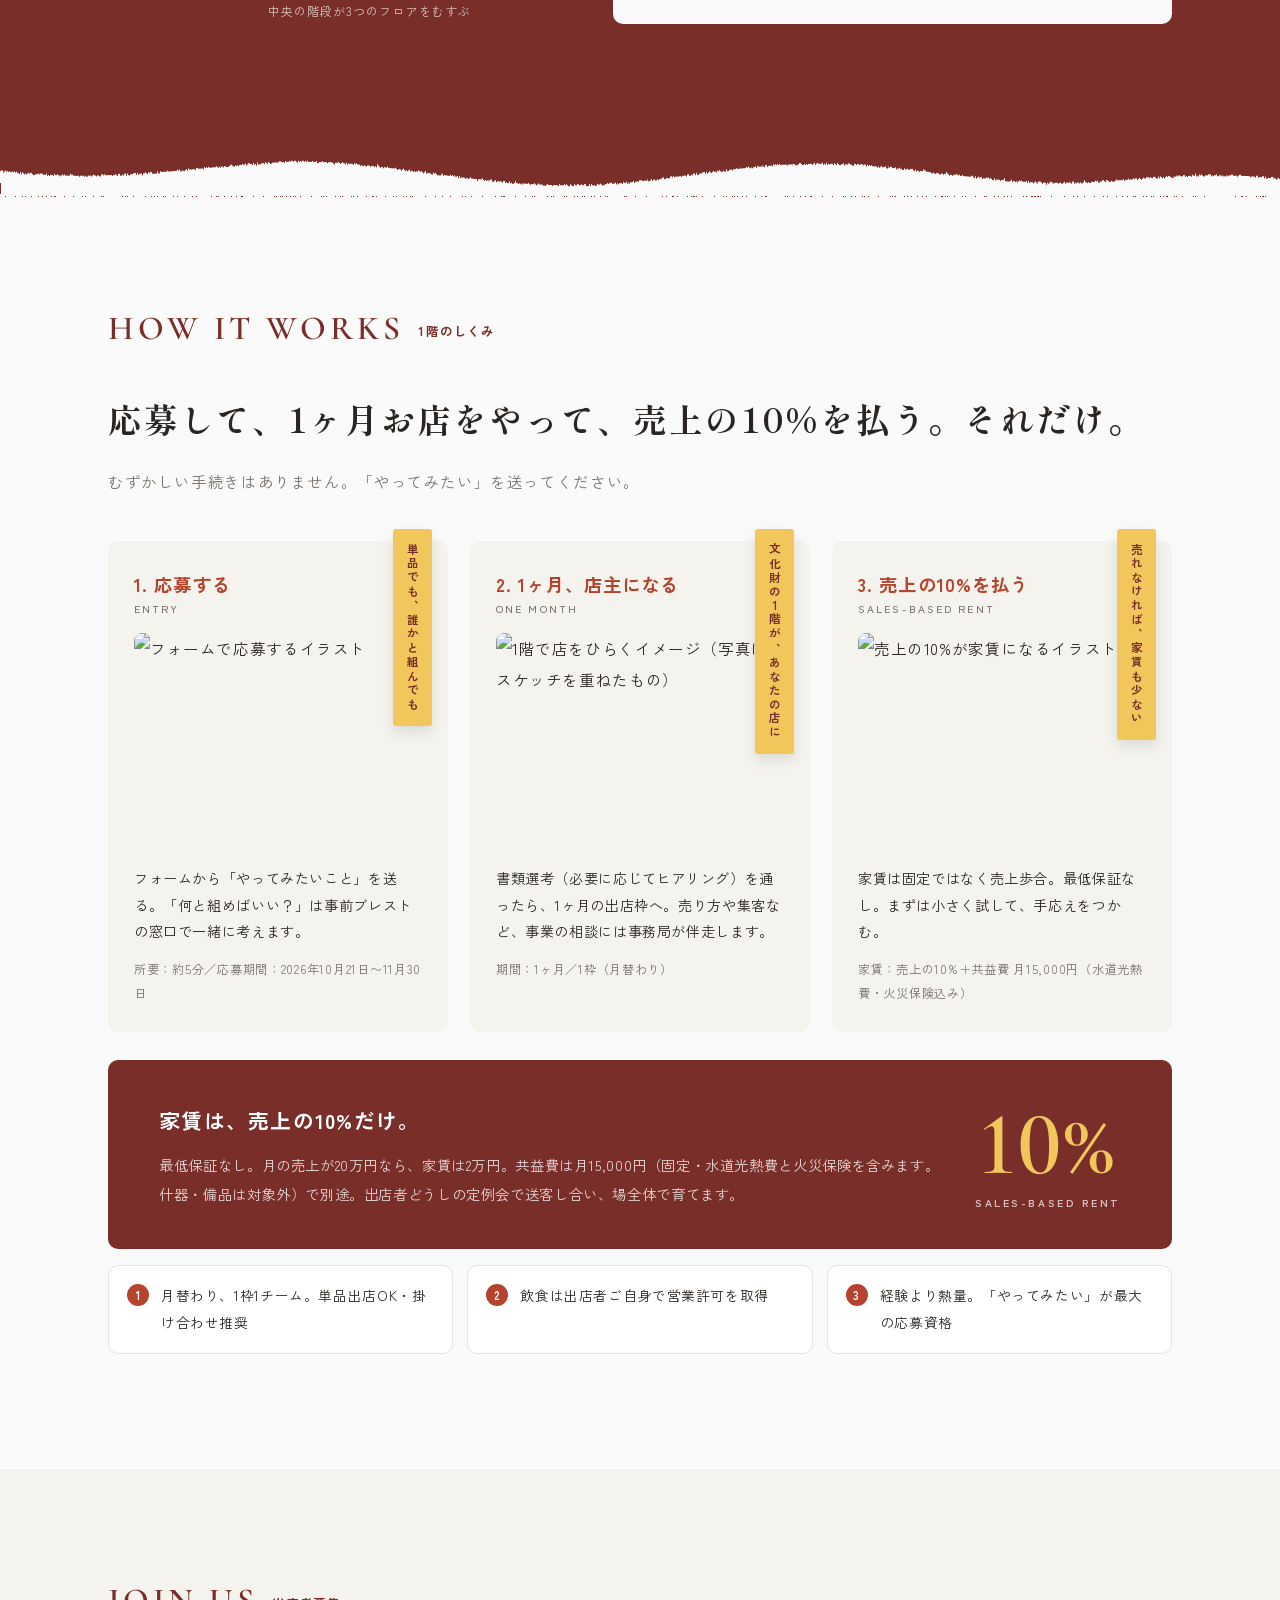
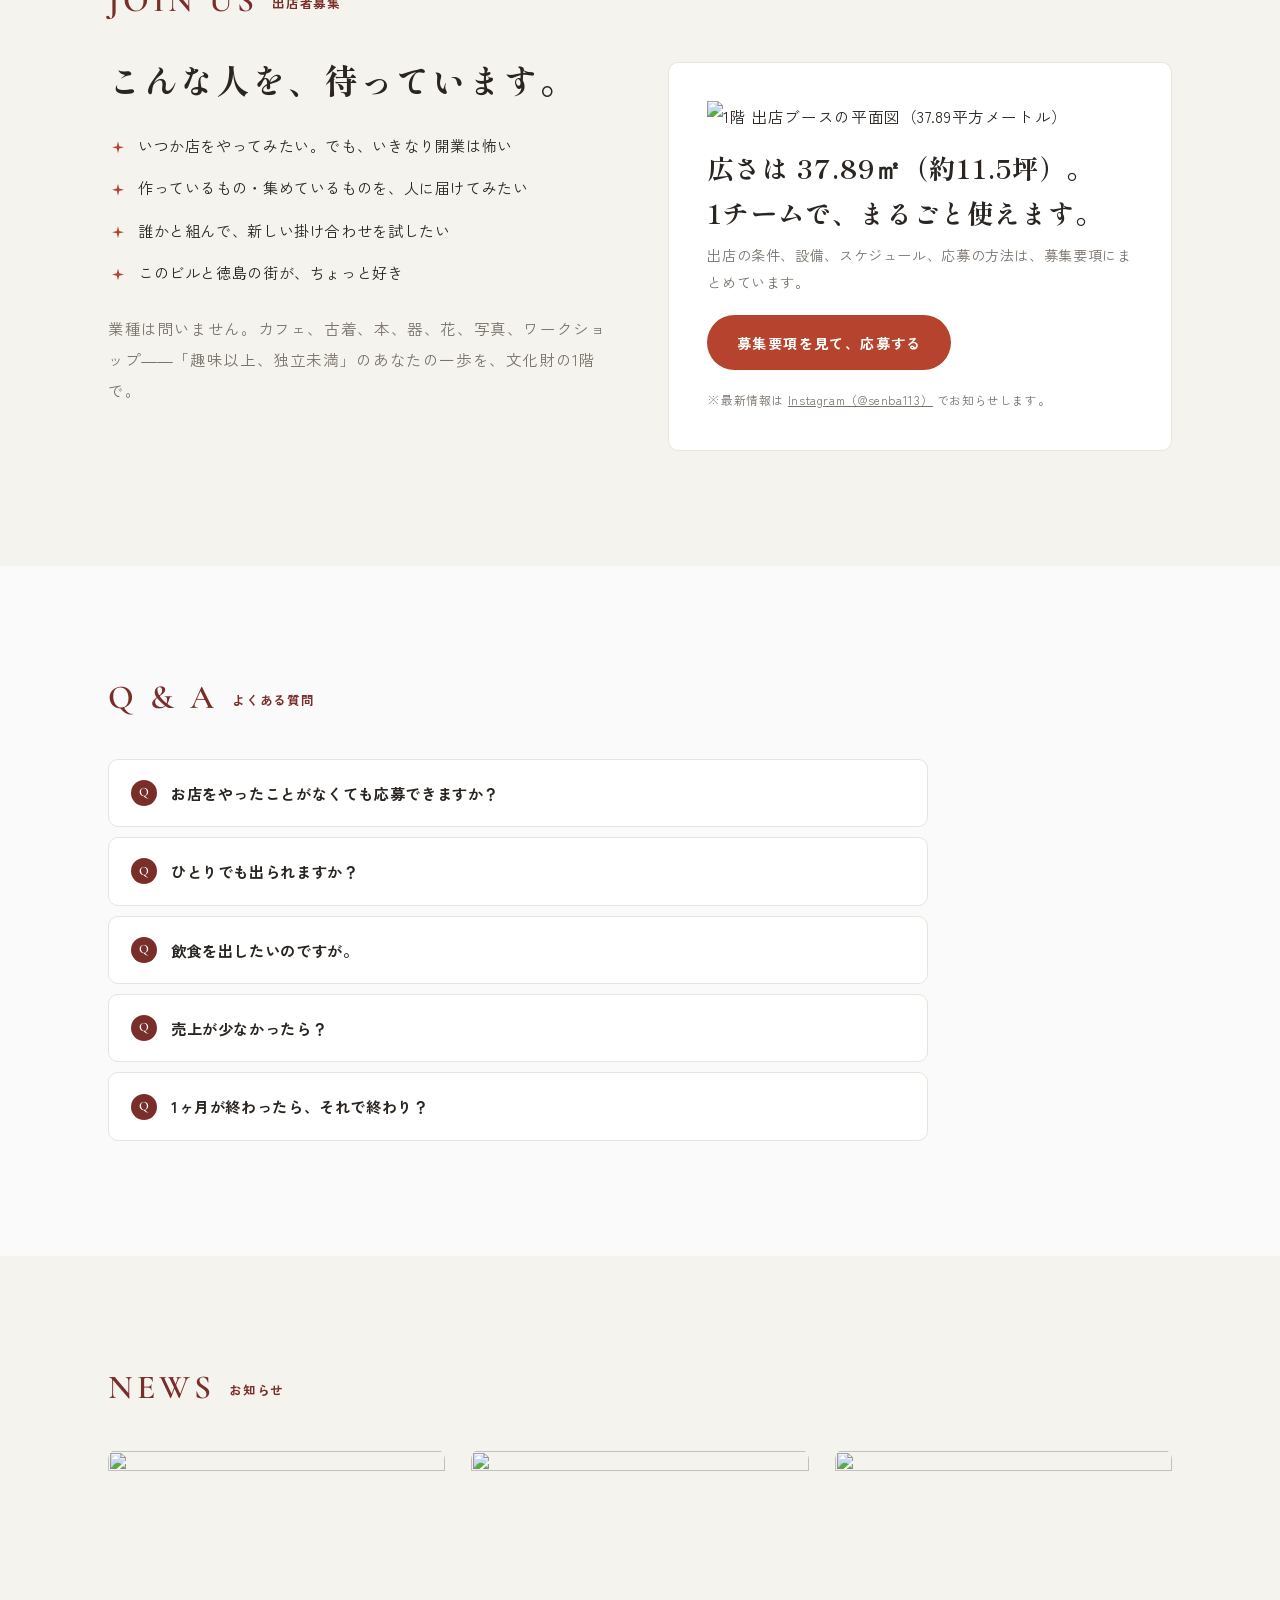
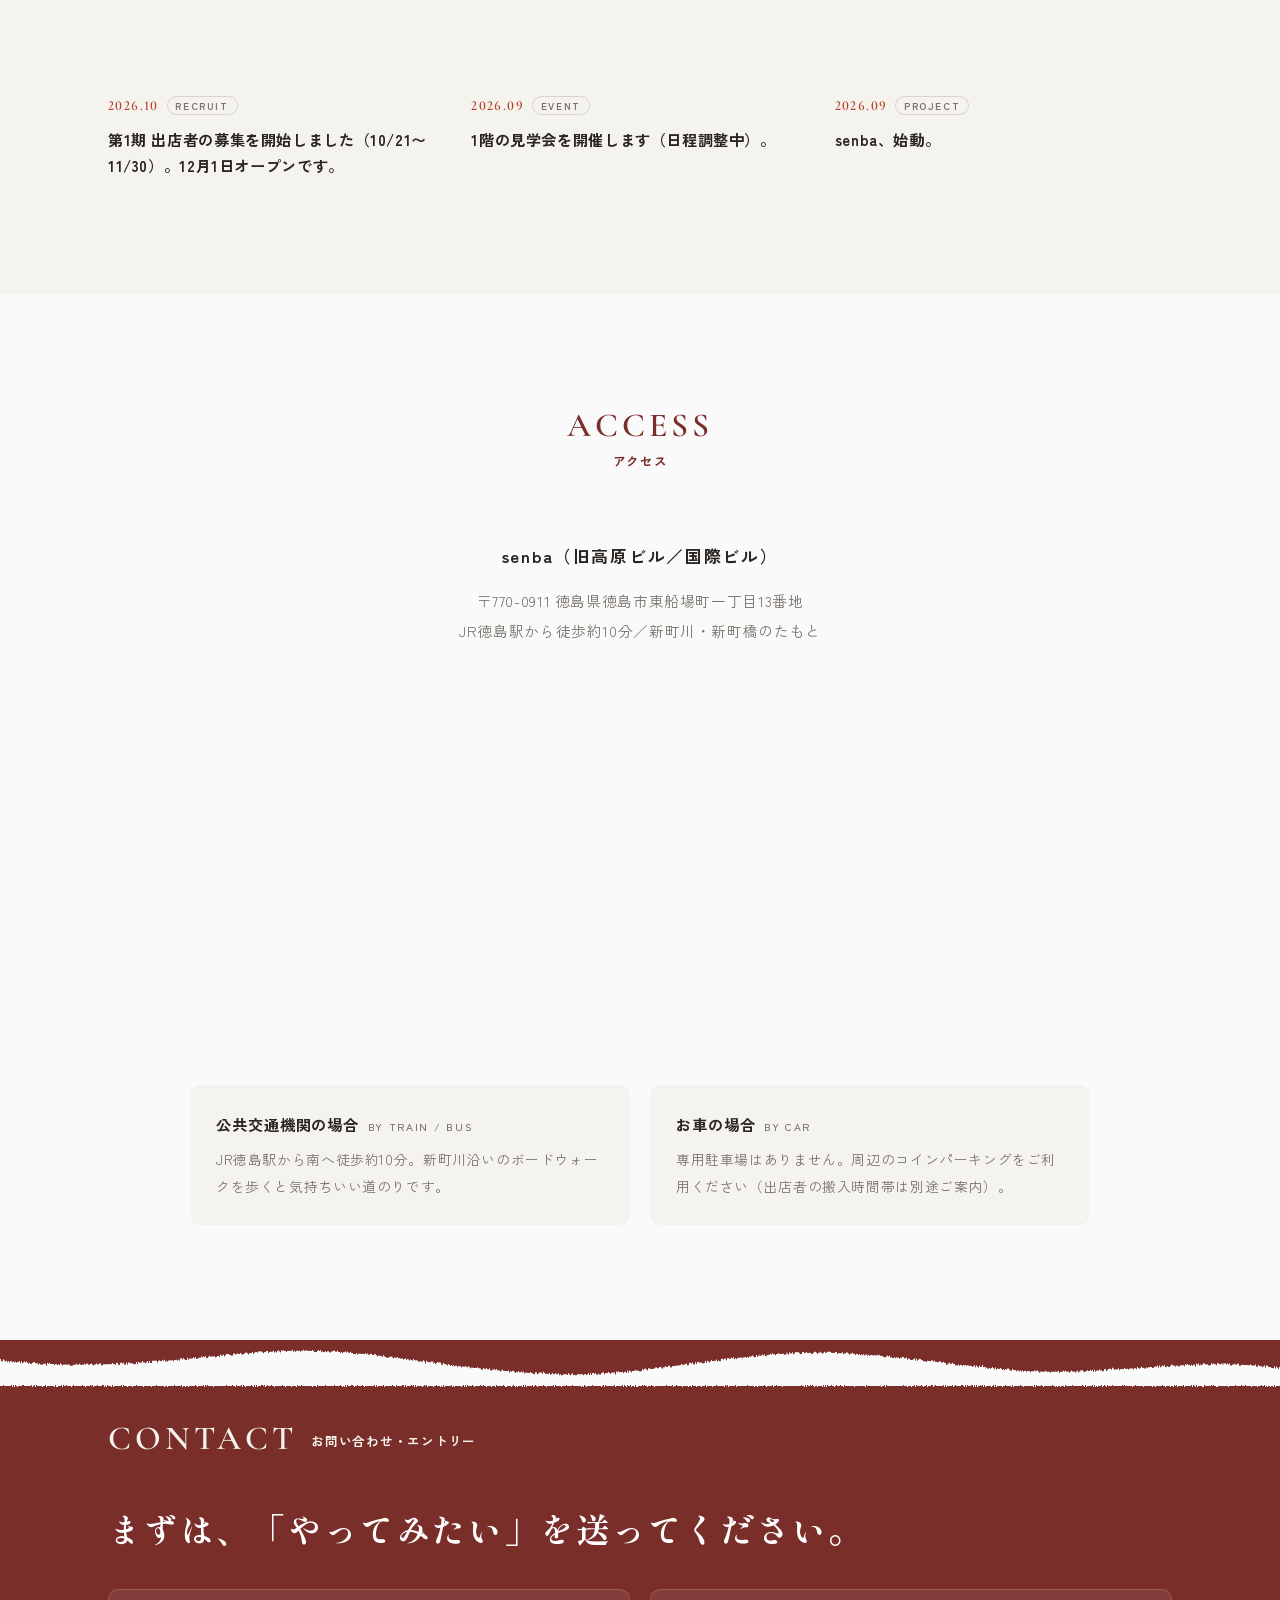
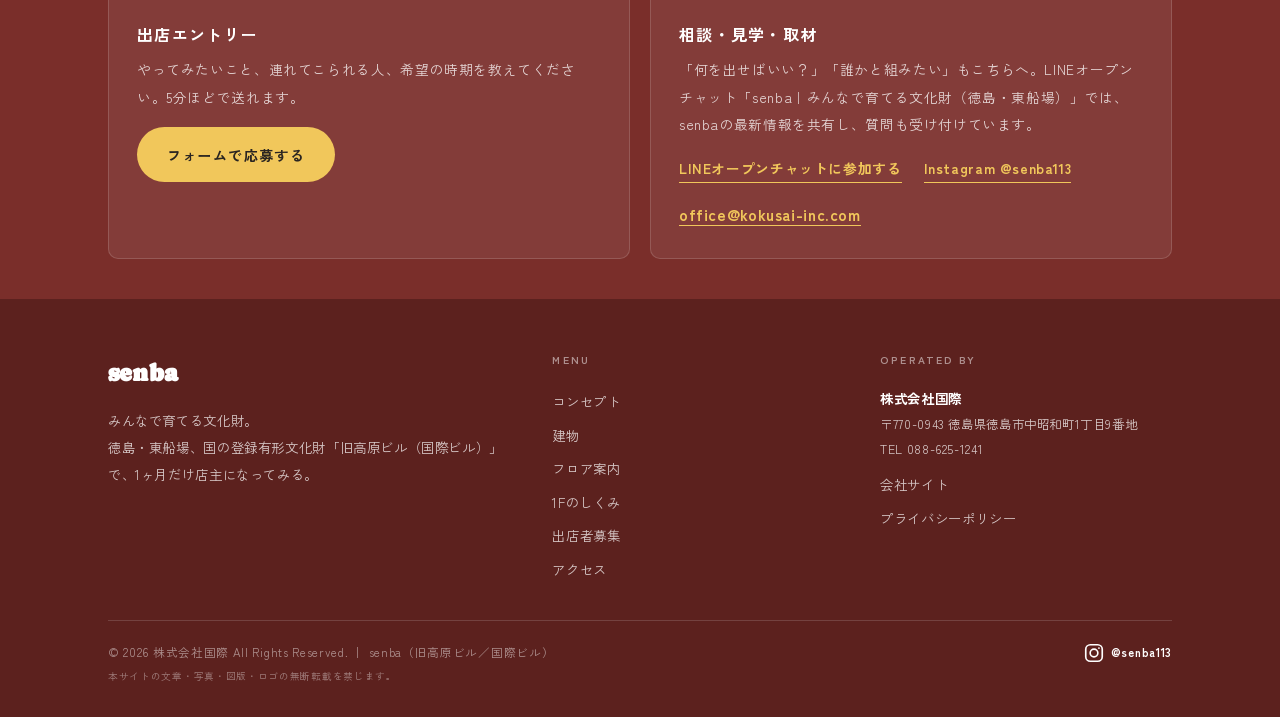
==== commit b04a5c53: "Change contact address to office@kokusai-inc.com Co-Authored-By: Claude Opus 5.5 <noreply@anthropic." ====
--- a/index.html
+++ b/index.html
@@ -674,7 +674,7 @@
             <p>「何を出せばいい？」「誰かと組みたい」もこちらへ。LINEオープンチャット「senba｜みんなで育てる文化財（徳島・東船場）」では、senbaの最新情報を共有し、質問も受け付けています。</p>
             <p style="display:flex;flex-wrap:wrap;gap:10px 22px;margin-bottom:1rem"><a href="https://line.me/ti/g2/Oc5tfDPvssWrs4UDDVWOdy8mU9PrsGSIGuRx4A?utm_source=invitation&amp;utm_medium=link_copy&amp;utm_campaign=default" target="_blank" rel="noopener" class="mail" data-track="line-openchat">LINEオープンチャットに参加する</a><a href="https://www.instagram.com/senba113/" target="_blank" rel="noopener" class="mail" data-track="instagram">Instagram @senba113</a></p>
             <!-- ↓ 株式会社国際のプロジェクト用メールアドレスに差し替え -->
-            <a href="mailto:senba@kokusai-inc.com" class="mail">senba@kokusai-inc.com</a>
+            <a href="mailto:office@kokusai-inc.com" class="mail">office@kokusai-inc.com</a>
           </div>
         </div>
       </div>
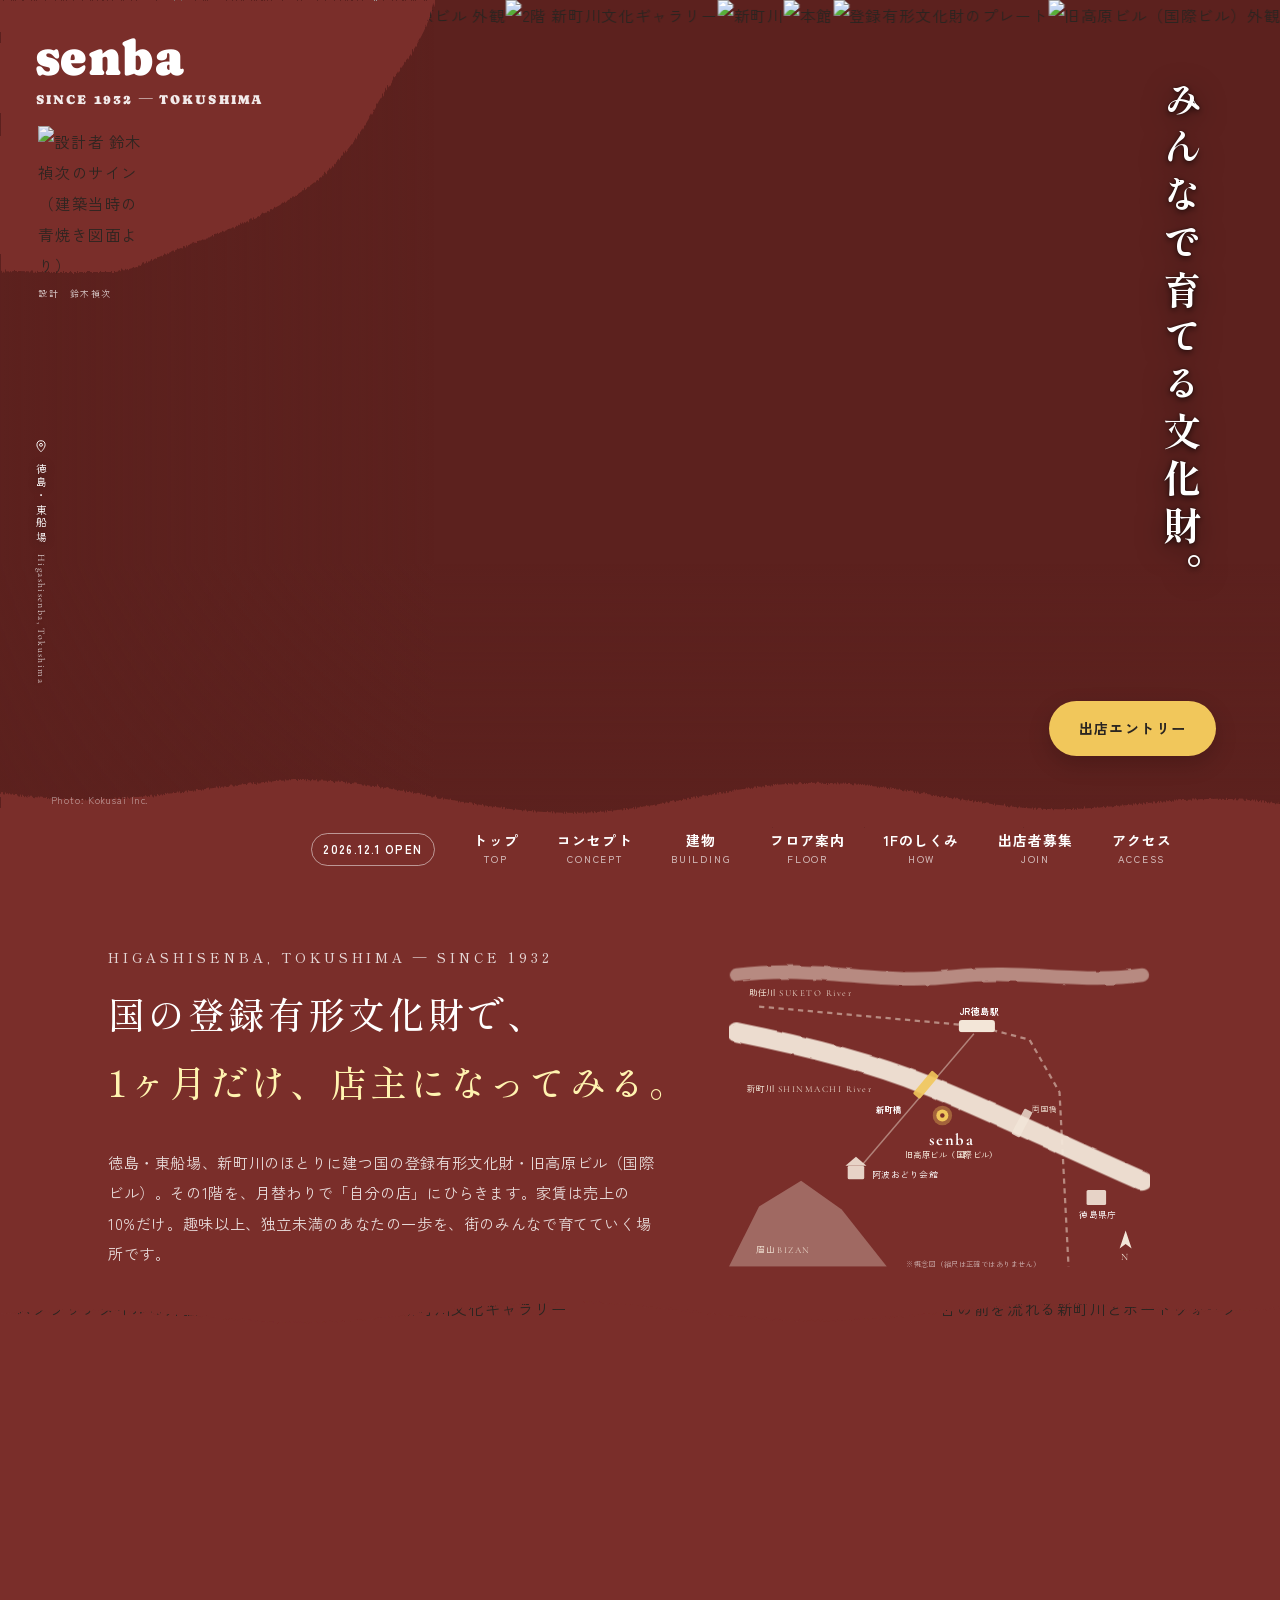
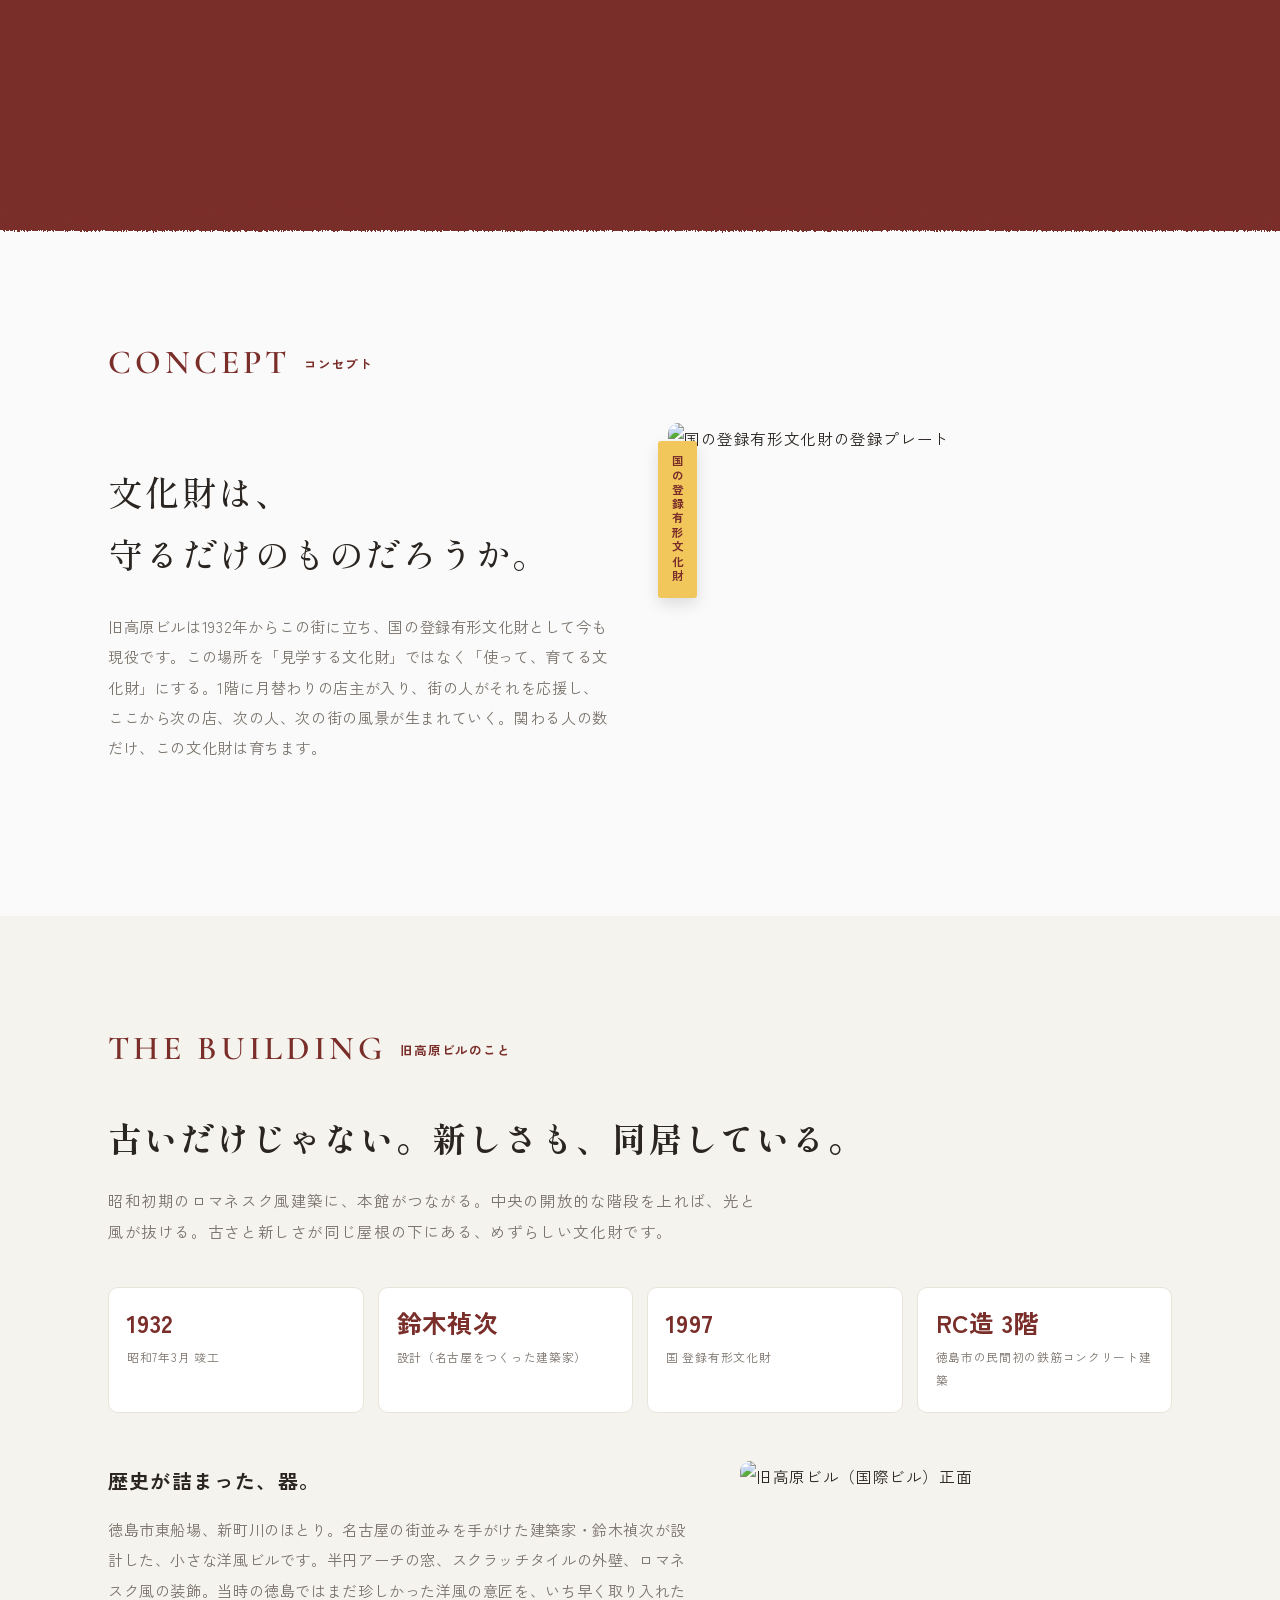
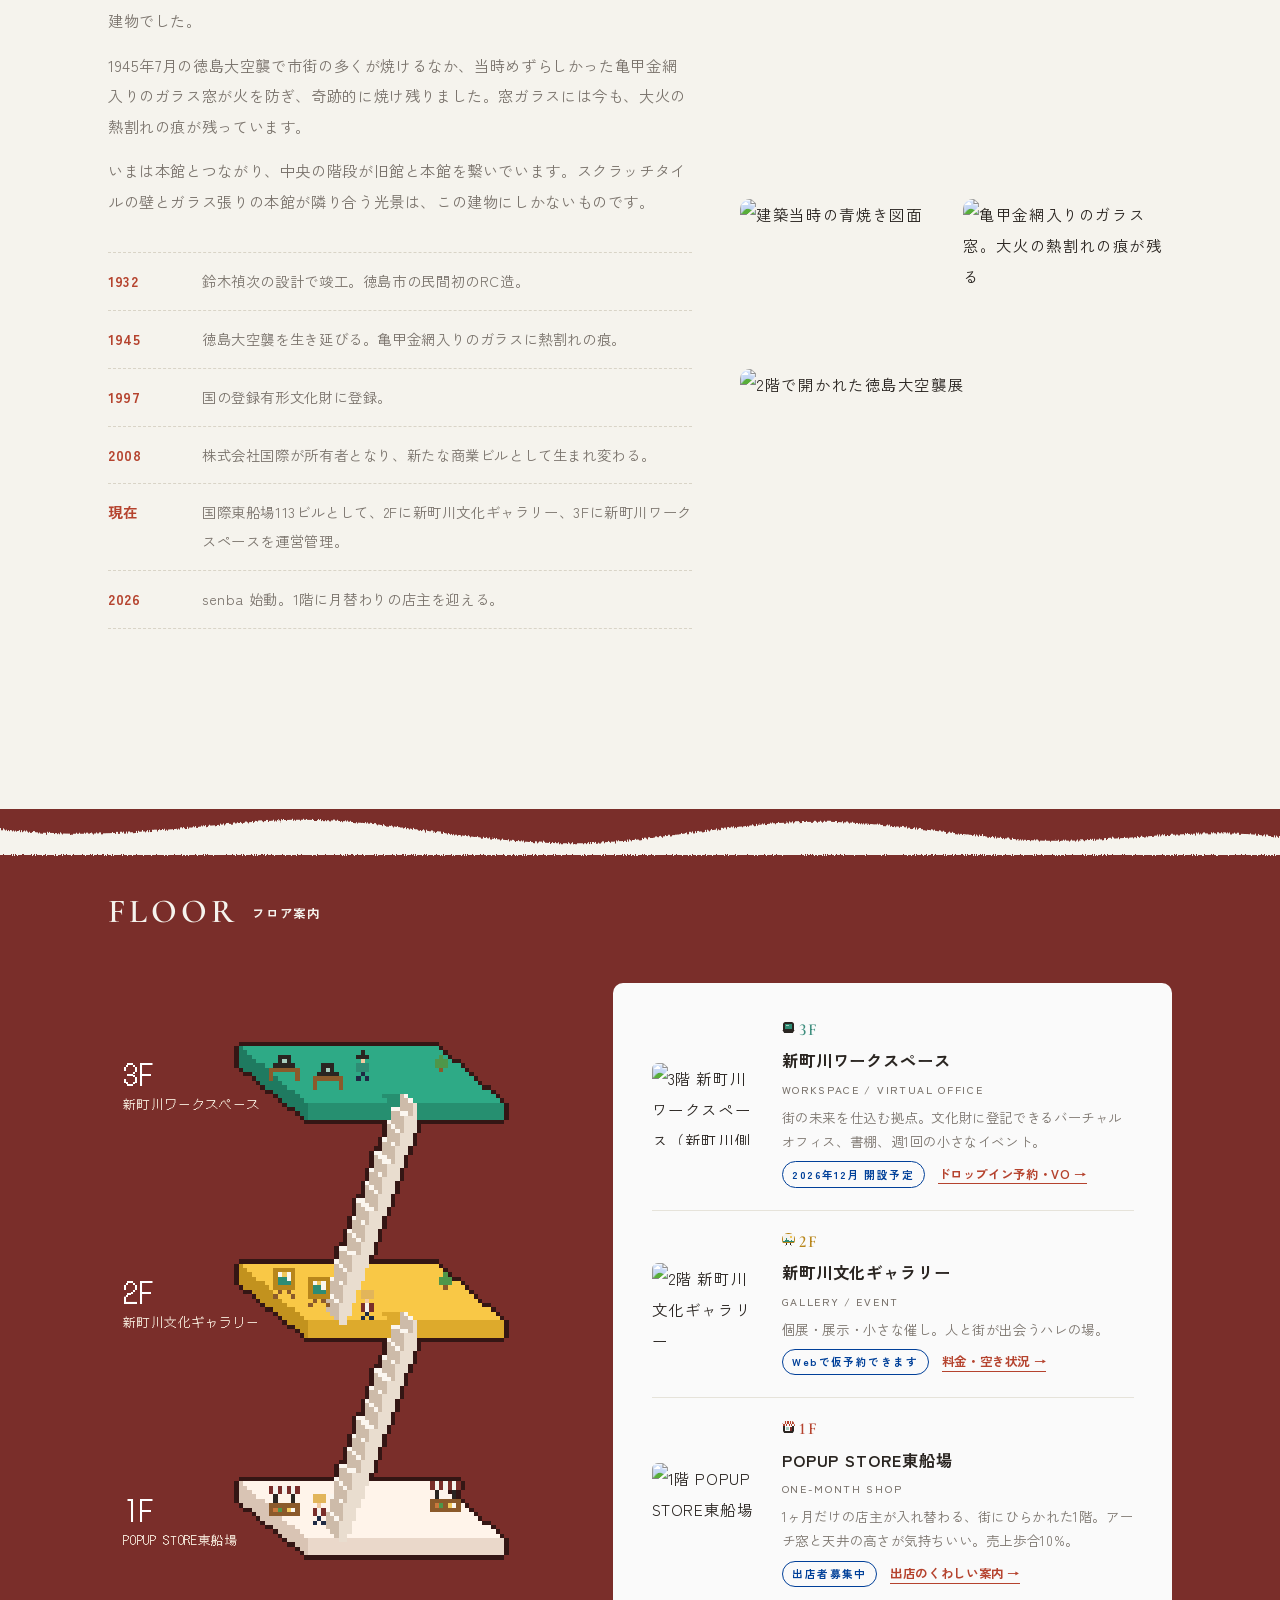
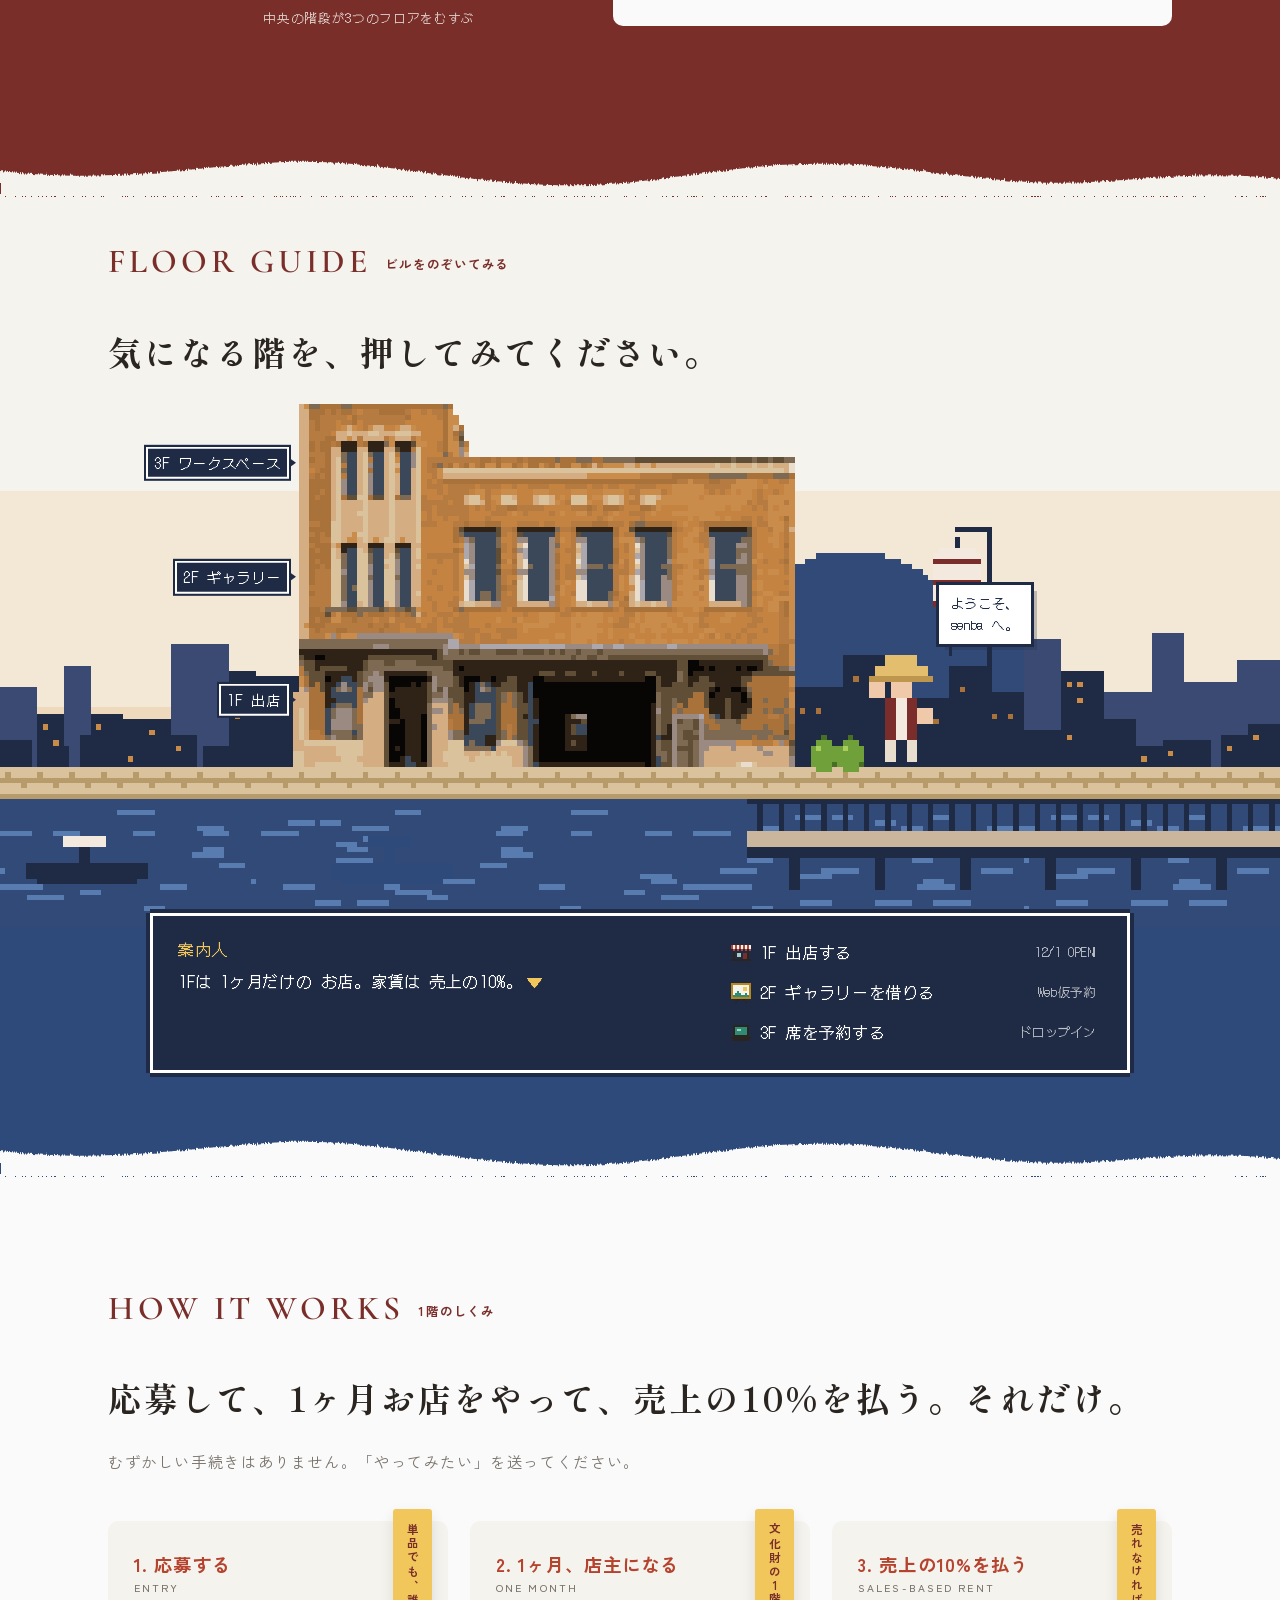
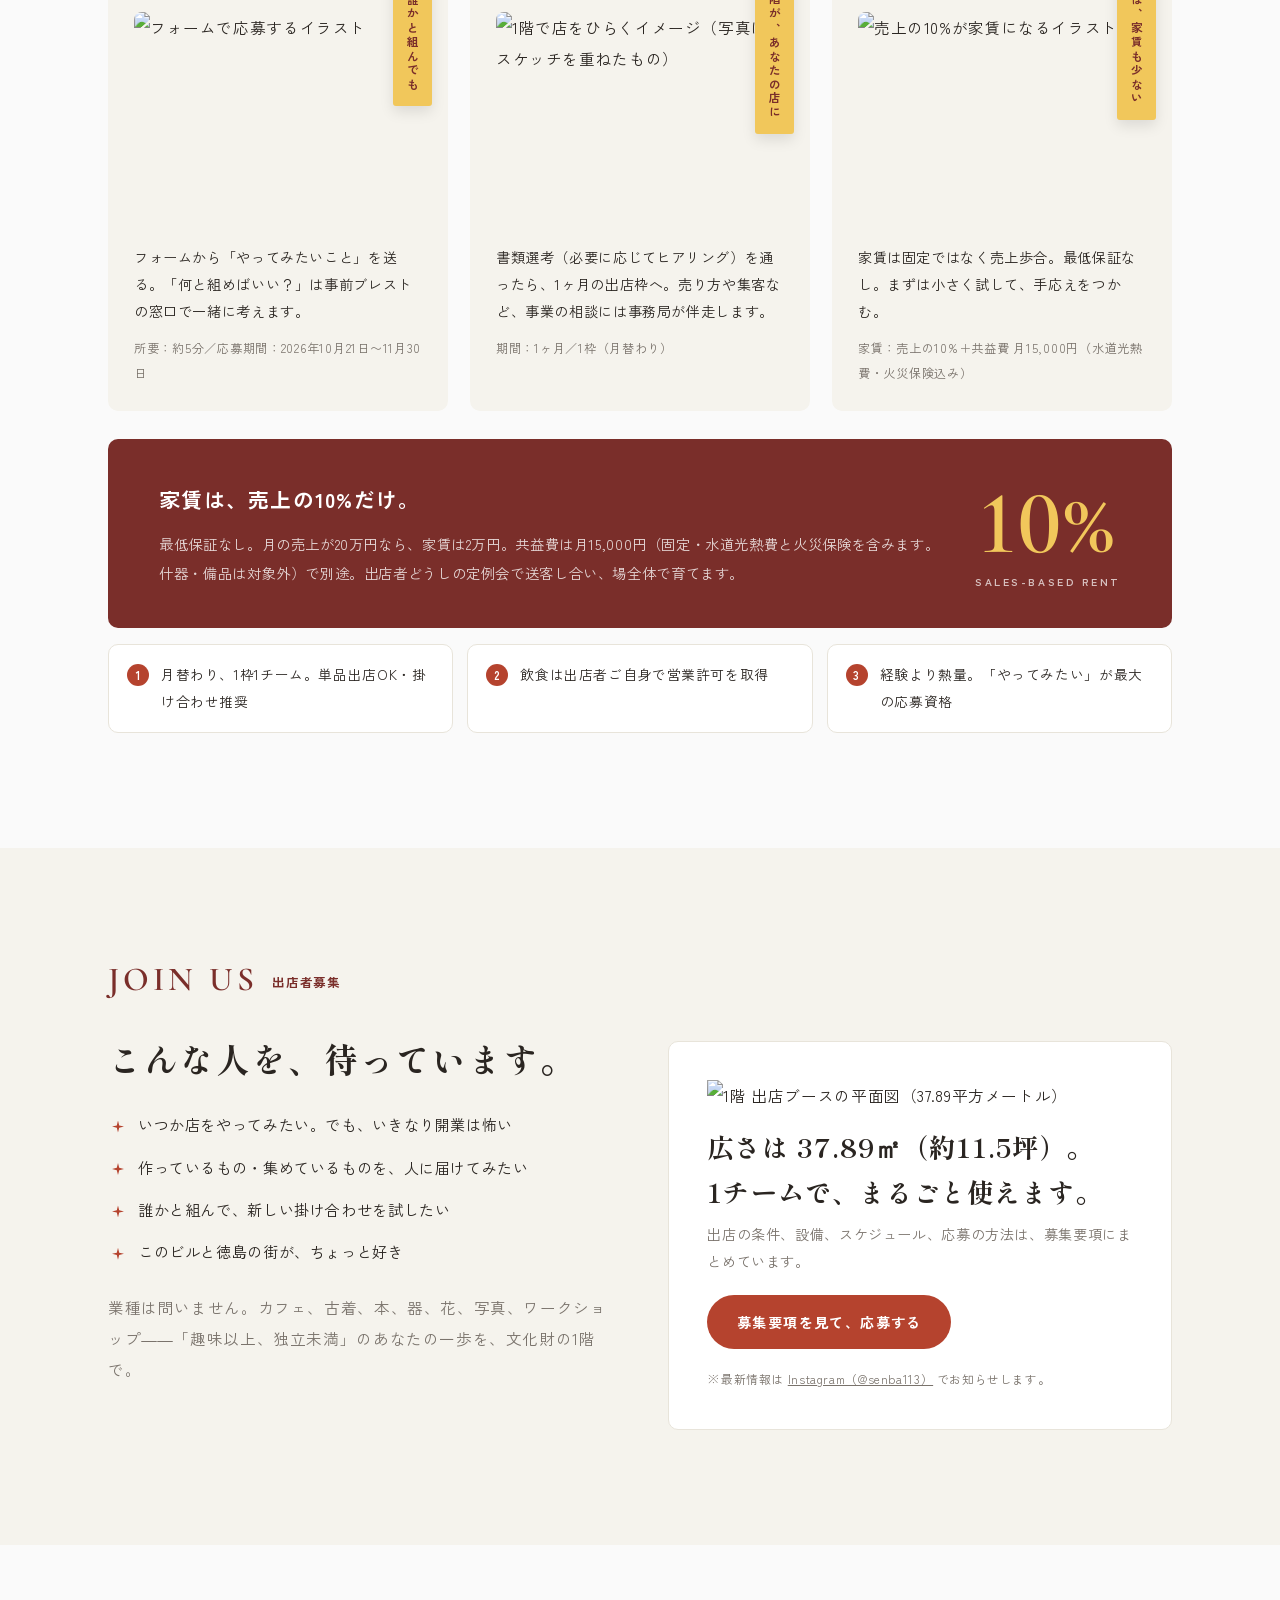
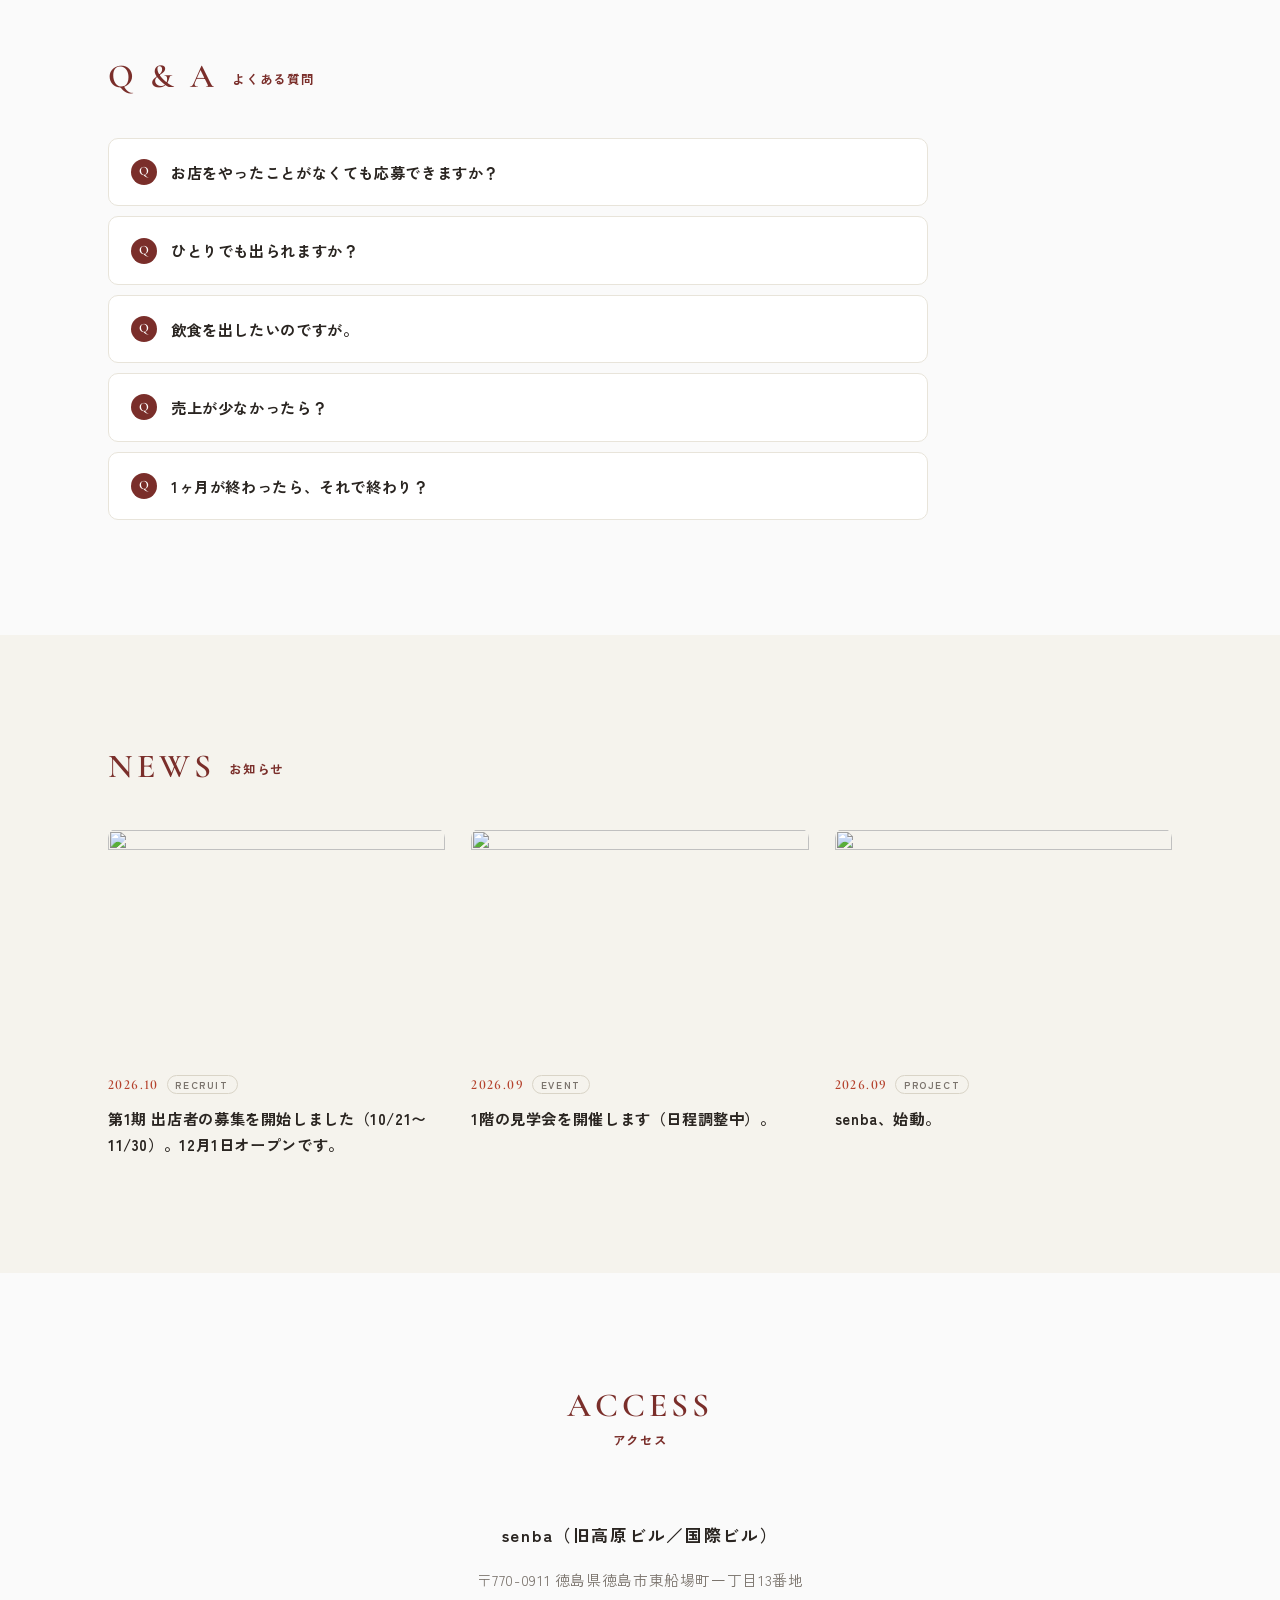
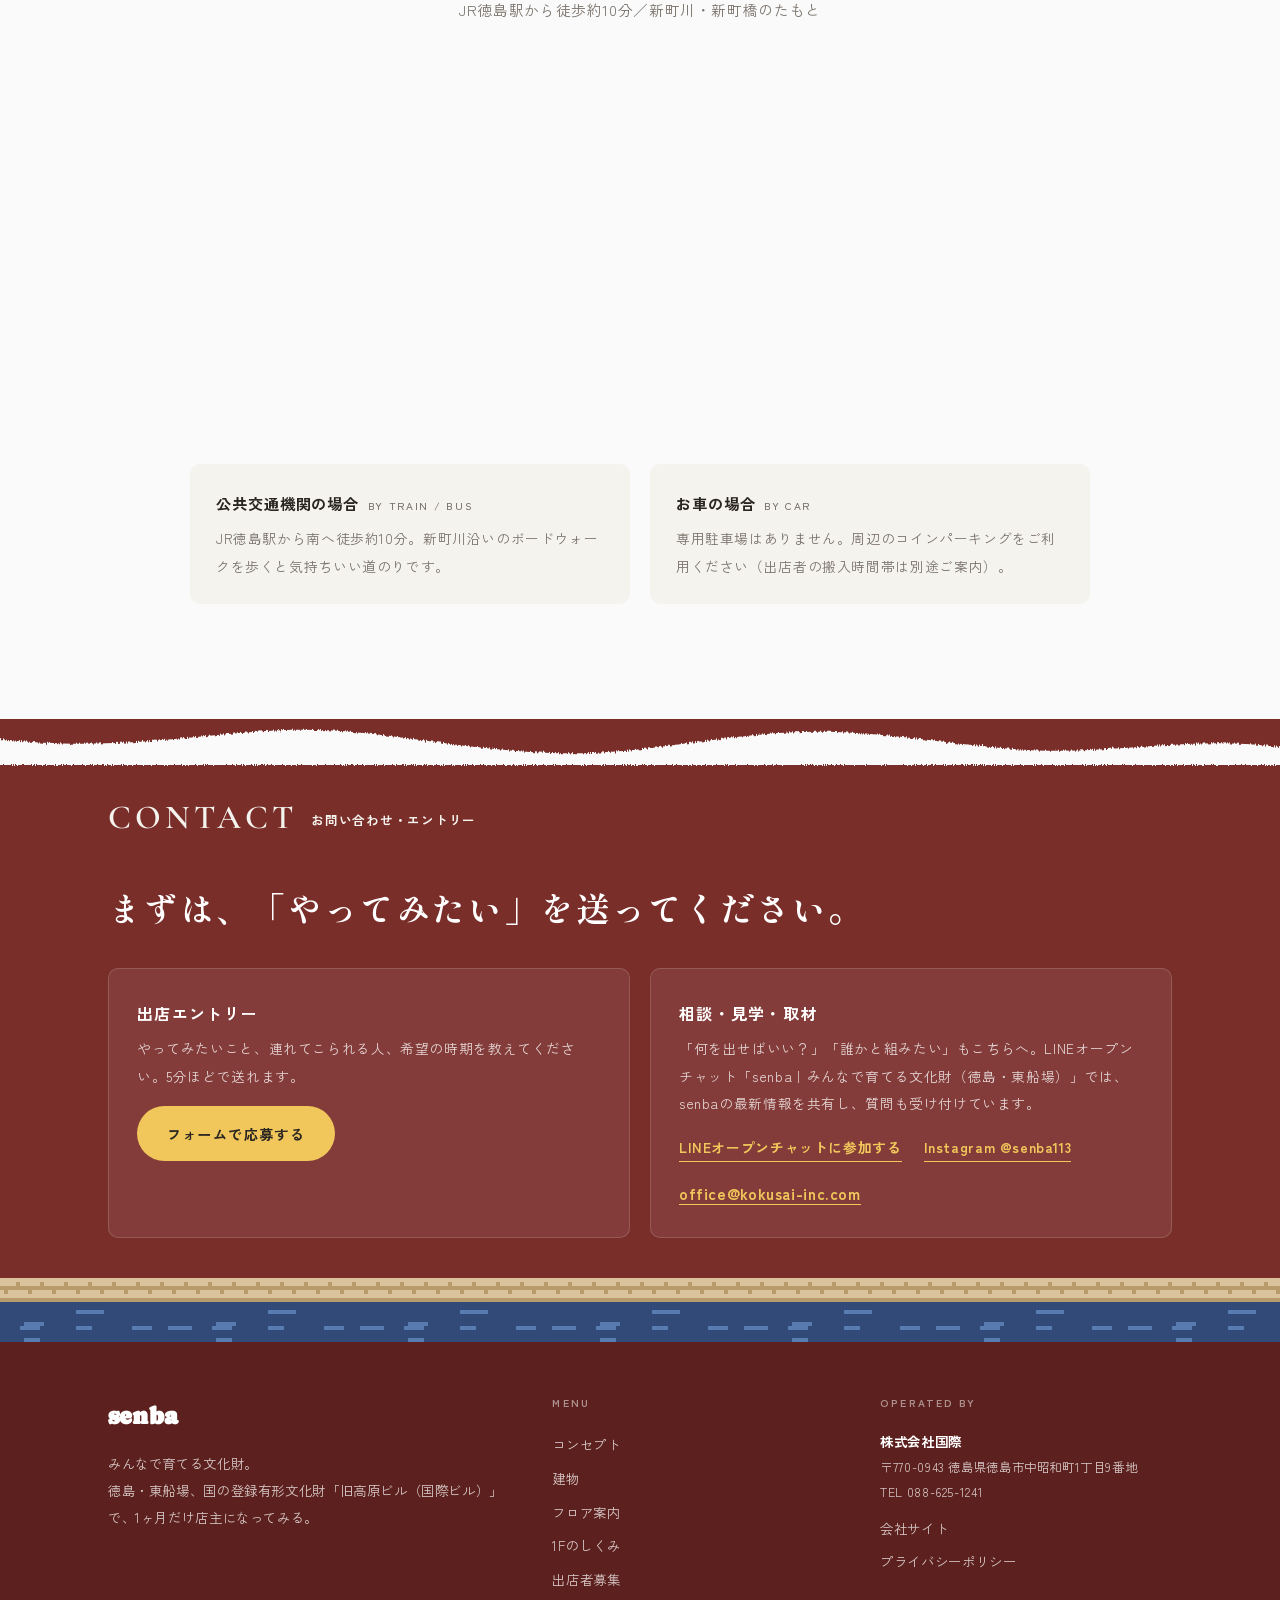
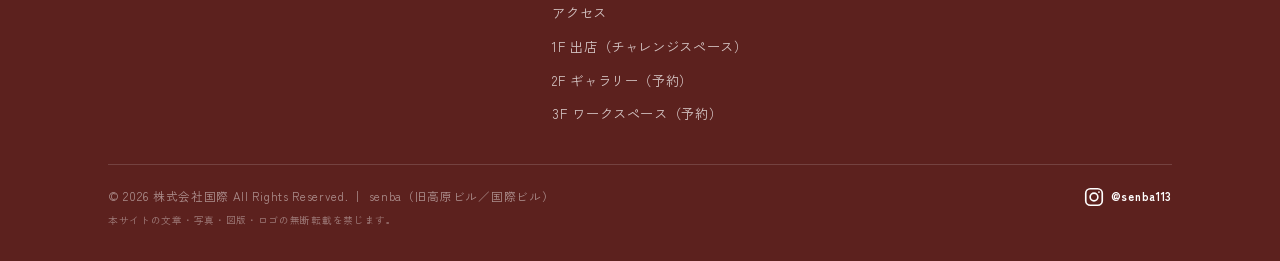
==== commit 1b7e5bef: "Publish floor pages (1F/2F/3F) with the unified design and booking widgets - Pixel art used only as " ====
--- a/index.html
+++ b/index.html
@@ -19,7 +19,7 @@
 <link rel="icon" type="image/png" href="img/favicon.png">
 <link rel="preconnect" href="https://fonts.googleapis.com">
 <link rel="preconnect" href="https://fonts.gstatic.com" crossorigin>
-<link href="https://fonts.googleapis.com/css2?family=Zen+Kaku+Gothic+New:wght@400;500;700&family=Shippori+Mincho:wght@500;700&family=Cormorant+Garamond:wght@500;600&family=Caprasimo&display=swap" rel="stylesheet">
+<link href="https://fonts.googleapis.com/css2?family=Zen+Kaku+Gothic+New:wght@400;500;700&family=Shippori+Mincho:wght@500;700&family=Cormorant+Garamond:wght@500;600&family=Caprasimo&family=DotGothic16&display=swap" rel="stylesheet">
 <style>
   :root{
     --navy:#7A2E2A;      /* 基調色：こげ茶寄りの臙脂（国際社長指示 9/9・スクラッチタイルの印象） */
@@ -199,6 +199,7 @@
   .floor .row h3{font-size:1.02rem;font-weight:700;margin:.35rem 0 .1rem;color:var(--ink);letter-spacing:.06em}
   .floor .row h3 small{display:block;font-size:.66rem;letter-spacing:.16em;color:var(--grey);font-weight:500;margin-top:.2em}
   .floor .row p{font-size:.84rem;color:var(--grey);line-height:1.8;margin-top:.3rem}
+  .floor .row .more{display:inline-block;margin:.5rem 0 0 .8rem;font-size:.78rem;font-weight:700;color:var(--red);border-bottom:1px solid currentColor;line-height:1.4}
   .floor .row .tag{display:inline-block;margin-top:.5rem;font-size:.66rem;font-weight:700;letter-spacing:.14em;color:var(--blue);border:1px solid var(--blue);border-radius:999px;padding:.15em .9em}
 
   /* HOW (体験カード風) */
@@ -337,6 +338,7 @@
     .f-bottom{flex-direction:column}.f-bottom .links a{margin:0 16px 0 0}
   }
 </style>
+<link rel="stylesheet" href="assets/pixel.css">
 </head>
 <body>
 
@@ -369,6 +371,8 @@
   <a href="#how">1Fのしくみ<small>HOW IT WORKS</small></a>
   <a href="#join">出店者募集<small>JOIN US</small></a>
   <a href="#access">アクセス<small>ACCESS</small></a>
+  <a href="2f/">2F ギャラリーの予約<small>GALLERY</small></a>
+  <a href="3f/">3F ワークスペースの予約<small>WORKSPACE</small></a>
   <a href="#contact" style="border:0;margin-top:20px"><span class="btn">出店エントリー</span></a>
 </div>
 
@@ -547,19 +551,52 @@
         <div class="label reveal"><span class="e en">FLOOR</span><span class="j">フロア案内</span></div>
         <div class="grid">
           <div class="iso reveal">
-            <!-- 3層のアイソメ図（階段が1F→2F→3Fとつながる） -->
-            <svg viewBox="0 0 420 610" xmlns="http://www.w3.org/2000/svg" aria-label="フロア構成。中央の階段が1階から3階までつながる"><polygon points="120.0,470.0 300.0,470.0 360.0,520.0 180.0,520.0" fill="#FFF4EA"/><polygon points="180.0,520.0 360.0,520.0 360.0,534.0 180.0,534.0" fill="#EAD8CA"/><polygon points="120.0,470.0 180.0,520.0 180.0,534.0 120.0,484.0" fill="#D9C4B4"/><polygon points="247.6,310.0 274.0,310.0 274.0,324.0 247.6,324.0" fill="#DDAA2C"/><polygon points="274.0,310.0 286.0,320.0 286.0,334.0 274.0,324.0" fill="#C2921E"/><g stroke="#8E7B6B" stroke-width=".35" stroke-linejoin="round"><polygon points="212.0,520.0 212.0,505.7 200.0,495.7 200.0,510.0" fill="#CDBBA9"/><polygon points="212.0,505.7 217.3,505.7 205.3,495.7 200.0,495.7" fill="#FBF6EF"/><polygon points="217.3,505.7 217.3,491.4 205.3,481.4 205.3,495.7" fill="#CDBBA9"/><polygon points="217.3,491.4 222.6,491.4 210.6,481.4 205.3,481.4" fill="#FBF6EF"/><polygon points="222.6,491.4 222.6,477.1 210.6,467.1 210.6,481.4" fill="#CDBBA9"/><polygon points="222.6,477.1 227.9,477.1 215.9,467.1 210.6,467.1" fill="#FBF6EF"/><polygon points="227.9,477.1 227.9,462.9 215.9,452.9 215.9,467.1" fill="#CDBBA9"/><polygon points="227.9,462.9 233.1,462.9 221.1,452.9 215.9,452.9" fill="#FBF6EF"/><polygon points="233.1,462.9 233.1,448.6 221.1,438.6 221.1,452.9" fill="#CDBBA9"/><polygon points="233.1,448.6 238.4,448.6 226.4,438.6 221.1,438.6" fill="#FBF6EF"/><polygon points="238.4,448.6 238.4,434.3 226.4,424.3 226.4,438.6" fill="#CDBBA9"/><polygon points="238.4,434.3 243.7,434.3 231.7,424.3 226.4,424.3" fill="#FBF6EF"/><polygon points="243.7,434.3 243.7,420.0 231.7,410.0 231.7,424.3" fill="#CDBBA9"/><polygon points="243.7,420.0 249.0,420.0 237.0,410.0 231.7,410.0" fill="#FBF6EF"/><polygon points="249.0,420.0 249.0,405.7 237.0,395.7 237.0,410.0" fill="#CDBBA9"/><polygon points="249.0,405.7 254.3,405.7 242.3,395.7 237.0,395.7" fill="#FBF6EF"/><polygon points="254.3,405.7 254.3,391.4 242.3,381.4 242.3,395.7" fill="#CDBBA9"/><polygon points="254.3,391.4 259.6,391.4 247.6,381.4 242.3,381.4" fill="#FBF6EF"/><polygon points="259.6,391.4 259.6,377.1 247.6,367.1 247.6,381.4" fill="#CDBBA9"/><polygon points="259.6,377.1 264.9,377.1 252.9,367.1 247.6,367.1" fill="#FBF6EF"/><polygon points="264.9,377.1 264.9,362.9 252.9,352.9 252.9,367.1" fill="#CDBBA9"/><polygon points="264.9,362.9 270.1,362.9 258.1,352.9 252.9,352.9" fill="#FBF6EF"/><polygon points="270.1,362.9 270.1,348.6 258.1,338.6 258.1,352.9" fill="#CDBBA9"/><polygon points="270.1,348.6 275.4,348.6 263.4,338.6 258.1,338.6" fill="#FBF6EF"/><polygon points="275.4,348.6 275.4,334.3 263.4,324.3 263.4,338.6" fill="#CDBBA9"/><polygon points="275.4,334.3 280.7,334.3 268.7,324.3 263.4,324.3" fill="#FBF6EF"/><polygon points="280.7,334.3 280.7,320.0 268.7,310.0 268.7,324.3" fill="#CDBBA9"/><polygon points="280.7,320.0 286.0,320.0 274.0,310.0 268.7,310.0" fill="#FBF6EF"/><polygon points="212.0,520.0 212.0,505.7 217.3,505.7 217.3,491.4 222.6,491.4 222.6,477.1 227.9,477.1 227.9,462.9 233.1,462.9 233.1,448.6 238.4,448.6 238.4,434.3 243.7,434.3 243.7,420.0 249.0,420.0 249.0,405.7 254.3,405.7 254.3,391.4 259.6,391.4 259.6,377.1 264.9,377.1 264.9,362.9 270.1,362.9 270.1,348.6 275.4,348.6 275.4,334.3 280.7,334.3 280.7,320.0 286.0,320.0 286.0,329.0 218.9,520.0" fill="#E9DDCF"/></g><polygon points="120.0,270.0 300.0,270.0 360.0,320.0 286.0,320.0 274.0,310.0 247.6,310.0 259.6,320.0 180.0,320.0" fill="#F9C846"/><polygon points="180.0,320.0 259.6,320.0 259.6,334.0 180.0,334.0" fill="#DDAA2C"/><polygon points="286.0,320.0 360.0,320.0 360.0,334.0 286.0,334.0" fill="#DDAA2C"/><polygon points="120.0,270.0 180.0,320.0 180.0,334.0 120.0,284.0" fill="#C2921E"/><polygon points="247.6,110.0 274.0,110.0 274.0,124.0 247.6,124.0" fill="#268F70"/><polygon points="274.0,110.0 286.0,120.0 286.0,134.0 274.0,124.0" fill="#1F7A60"/><g stroke="#8E7B6B" stroke-width=".35" stroke-linejoin="round"><polygon points="212.0,320.0 212.0,305.7 200.0,295.7 200.0,310.0" fill="#CDBBA9"/><polygon points="212.0,305.7 217.3,305.7 205.3,295.7 200.0,295.7" fill="#FBF6EF"/><polygon points="217.3,305.7 217.3,291.4 205.3,281.4 205.3,295.7" fill="#CDBBA9"/><polygon points="217.3,291.4 222.6,291.4 210.6,281.4 205.3,281.4" fill="#FBF6EF"/><polygon points="222.6,291.4 222.6,277.1 210.6,267.1 210.6,281.4" fill="#CDBBA9"/><polygon points="222.6,277.1 227.9,277.1 215.9,267.1 210.6,267.1" fill="#FBF6EF"/><polygon points="227.9,277.1 227.9,262.9 215.9,252.9 215.9,267.1" fill="#CDBBA9"/><polygon points="227.9,262.9 233.1,262.9 221.1,252.9 215.9,252.9" fill="#FBF6EF"/><polygon points="233.1,262.9 233.1,248.6 221.1,238.6 221.1,252.9" fill="#CDBBA9"/><polygon points="233.1,248.6 238.4,248.6 226.4,238.6 221.1,238.6" fill="#FBF6EF"/><polygon points="238.4,248.6 238.4,234.3 226.4,224.3 226.4,238.6" fill="#CDBBA9"/><polygon points="238.4,234.3 243.7,234.3 231.7,224.3 226.4,224.3" fill="#FBF6EF"/><polygon points="243.7,234.3 243.7,220.0 231.7,210.0 231.7,224.3" fill="#CDBBA9"/><polygon points="243.7,220.0 249.0,220.0 237.0,210.0 231.7,210.0" fill="#FBF6EF"/><polygon points="249.0,220.0 249.0,205.7 237.0,195.7 237.0,210.0" fill="#CDBBA9"/><polygon points="249.0,205.7 254.3,205.7 242.3,195.7 237.0,195.7" fill="#FBF6EF"/><polygon points="254.3,205.7 254.3,191.4 242.3,181.4 242.3,195.7" fill="#CDBBA9"/><polygon points="254.3,191.4 259.6,191.4 247.6,181.4 242.3,181.4" fill="#FBF6EF"/><polygon points="259.6,191.4 259.6,177.1 247.6,167.1 247.6,181.4" fill="#CDBBA9"/><polygon points="259.6,177.1 264.9,177.1 252.9,167.1 247.6,167.1" fill="#FBF6EF"/><polygon points="264.9,177.1 264.9,162.9 252.9,152.9 252.9,167.1" fill="#CDBBA9"/><polygon points="264.9,162.9 270.1,162.9 258.1,152.9 252.9,152.9" fill="#FBF6EF"/><polygon points="270.1,162.9 270.1,148.6 258.1,138.6 258.1,152.9" fill="#CDBBA9"/><polygon points="270.1,148.6 275.4,148.6 263.4,138.6 258.1,138.6" fill="#FBF6EF"/><polygon points="275.4,148.6 275.4,134.3 263.4,124.3 263.4,138.6" fill="#CDBBA9"/><polygon points="275.4,134.3 280.7,134.3 268.7,124.3 263.4,124.3" fill="#FBF6EF"/><polygon points="280.7,134.3 280.7,120.0 268.7,110.0 268.7,124.3" fill="#CDBBA9"/><polygon points="280.7,120.0 286.0,120.0 274.0,110.0 268.7,110.0" fill="#FBF6EF"/><polygon points="212.0,320.0 212.0,305.7 217.3,305.7 217.3,291.4 222.6,291.4 222.6,277.1 227.9,277.1 227.9,262.9 233.1,262.9 233.1,248.6 238.4,248.6 238.4,234.3 243.7,234.3 243.7,220.0 249.0,220.0 249.0,205.7 254.3,205.7 254.3,191.4 259.6,191.4 259.6,177.1 264.9,177.1 264.9,162.9 270.1,162.9 270.1,148.6 275.4,148.6 275.4,134.3 280.7,134.3 280.7,120.0 286.0,120.0 286.0,129.0 218.9,320.0" fill="#E9DDCF"/></g><polygon points="120.0,70.0 300.0,70.0 360.0,120.0 286.0,120.0 274.0,110.0 247.6,110.0 259.6,120.0 180.0,120.0" fill="#2EAA86"/><polygon points="180.0,120.0 259.6,120.0 259.6,134.0 180.0,134.0" fill="#268F70"/><polygon points="286.0,120.0 360.0,120.0 360.0,134.0 286.0,134.0" fill="#268F70"/><polygon points="120.0,70.0 180.0,120.0 180.0,134.0 120.0,84.0" fill="#1F7A60"/><text x="16" y="104" fill="#fff" font-family="Cormorant Garamond, serif" font-size="24" font-weight="600" letter-spacing="2">3F</text><text x="16" y="125" fill="#F3E6D8" font-family="Zen Kaku Gothic New, sans-serif" font-size="10.5" font-weight="700" letter-spacing=".5">新町川ワークスペース</text><text x="16" y="304" fill="#fff" font-family="Cormorant Garamond, serif" font-size="24" font-weight="600" letter-spacing="2">2F</text><text x="16" y="325" fill="#F3E6D8" font-family="Zen Kaku Gothic New, sans-serif" font-size="10.5" font-weight="700" letter-spacing=".5">新町川文化ギャラリー</text><text x="16" y="504" fill="#fff" font-family="Cormorant Garamond, serif" font-size="24" font-weight="600" letter-spacing="2">1F</text><text x="16" y="525" fill="#F3E6D8" font-family="Zen Kaku Gothic New, sans-serif" font-size="10.5" font-weight="700" letter-spacing=".5">POPUP STORE東船場</text><text x="240" y="592" fill="#F5F3ED" font-family="Zen Kaku Gothic New, sans-serif" font-size="11" text-anchor="middle" opacity=".75" letter-spacing="1">中央の階段が3つのフロアをむすぶ</text></svg>
+            <!-- 3層のアイソメ図（ドット絵）。階段が1F→2F→3Fとつながる -->
+            <svg viewBox="0 0 420 610" xmlns="http://www.w3.org/2000/svg" aria-label="フロア構成。中央の階段が1階から3階までつながる"><image href="img/pixel/floors_iso.png" x="0" y="0" width="420" height="608" preserveAspectRatio="none" style="image-rendering:pixelated"/><g font-family="DotGothic16, Zen Kaku Gothic New, monospace"><text x="14" y="104" fill="#fff" font-size="26" letter-spacing="2">3F</text><text x="14" y="126" fill="#F3E6D8" font-size="11.5">新町川ワークスペース</text><text x="14" y="304" fill="#fff" font-size="26" letter-spacing="2">2F</text><text x="14" y="326" fill="#F3E6D8" font-size="11.5">新町川文化ギャラリー</text><text x="14" y="504" fill="#fff" font-size="26" letter-spacing="2">1F</text><text x="14" y="526" fill="#F3E6D8" font-size="11.5">POPUP STORE東船場</text><text x="240" y="598" fill="#F5F3ED" font-size="11.5" text-anchor="middle" opacity=".8">中央の階段が3つのフロアをむすぶ</text></g></svg>
           </div>
           <div class="card reveal">
-            <div class="row f3"><div class="mini" aria-hidden="true"><svg viewBox="0 0 100 78" xmlns="http://www.w3.org/2000/svg"><path d="M8 38 L68 38 L92 58 L32 58 Z" fill="#2EAA86"/><path d="M8 38 L32 58 L32 66 L8 46 Z" fill="#1F7A60"/><path d="M32 58 L92 58 L92 66 L32 66 Z" fill="#268F70"/></svg></div><img src="img/river_view.jpg" alt="3階 新町川ワークスペース（新町川側から）" loading="lazy"><div><div class="fl en">3F</div><h3>新町川ワークスペース<small>WORKSPACE / VIRTUAL OFFICE</small></h3><p>街の未来を仕込む拠点。文化財に登記できるバーチャルオフィス、書棚、週1回の小さなイベント。</p><span class="tag">2026年 開設予定</span></div></div>
-            <div class="row f2"><div class="mini" aria-hidden="true"><svg viewBox="0 0 100 78" xmlns="http://www.w3.org/2000/svg"><path d="M8 38 L68 38 L92 58 L32 58 Z" fill="#F9C846"/><path d="M8 38 L32 58 L32 66 L8 46 Z" fill="#C2921E"/><path d="M32 58 L92 58 L92 66 L32 66 Z" fill="#DDAA2C"/><polygon points="40.0,46.0 40.0,39.0 48.0,43.0 48.0,50.0" fill="#B9A593" stroke="#2A2521" stroke-width=".4"/><polygon points="40.0,39.0 44.6,39.0 52.6,43.0 48.0,43.0" fill="#FFFFFF" stroke="#2A2521" stroke-width=".4"/><polygon points="44.6,39.0 44.6,32.0 52.6,36.0 52.6,43.0" fill="#B9A593" stroke="#2A2521" stroke-width=".4"/><polygon points="44.6,32.0 49.2,32.0 57.2,36.0 52.6,36.0" fill="#FFFFFF" stroke="#2A2521" stroke-width=".4"/><polygon points="49.2,32.0 49.2,25.0 57.2,29.0 57.2,36.0" fill="#B9A593" stroke="#2A2521" stroke-width=".4"/><polygon points="49.2,25.0 53.8,25.0 61.8,29.0 57.2,29.0" fill="#FFFFFF" stroke="#2A2521" stroke-width=".4"/><polygon points="53.8,25.0 53.8,18.0 61.8,22.0 61.8,29.0" fill="#B9A593" stroke="#2A2521" stroke-width=".4"/><polygon points="53.8,18.0 58.4,18.0 66.4,22.0 61.8,22.0" fill="#FFFFFF" stroke="#2A2521" stroke-width=".4"/><polygon points="58.4,18.0 58.4,11.0 66.4,15.0 66.4,22.0" fill="#B9A593" stroke="#2A2521" stroke-width=".4"/><polygon points="58.4,11.0 63.0,11.0 71.0,15.0 66.4,15.0" fill="#FFFFFF" stroke="#2A2521" stroke-width=".4"/><polygon points="63.0,11.0 63.0,4.0 71.0,8.0 71.0,15.0" fill="#B9A593" stroke="#2A2521" stroke-width=".4"/><polygon points="63.0,4.0 67.6,4.0 75.6,8.0 71.0,8.0" fill="#FFFFFF" stroke="#2A2521" stroke-width=".4"/></svg></div><img src="img/gallery_2.jpg" alt="2階 新町川文化ギャラリー" loading="lazy"><div><div class="fl en">2F</div><h3>新町川文化ギャラリー<small>GALLERY / EVENT</small></h3><p>個展・展示・小さな催し。人と街が出会うハレの場。</p><span class="tag">利用相談受付</span></div></div>
-            <div class="row f1"><div class="mini" aria-hidden="true"><svg viewBox="0 0 100 78" xmlns="http://www.w3.org/2000/svg"><path d="M8 38 L68 38 L92 58 L32 58 Z" fill="#FFF4EA"/><path d="M8 38 L32 58 L32 66 L8 46 Z" fill="#D9C4B4"/><path d="M32 58 L92 58 L92 66 L32 66 Z" fill="#EAD8CA"/><polygon points="40.0,46.0 40.0,39.0 48.0,43.0 48.0,50.0" fill="#B9A593" stroke="#2A2521" stroke-width=".4"/><polygon points="40.0,39.0 44.6,39.0 52.6,43.0 48.0,43.0" fill="#FFFFFF" stroke="#2A2521" stroke-width=".4"/><polygon points="44.6,39.0 44.6,32.0 52.6,36.0 52.6,43.0" fill="#B9A593" stroke="#2A2521" stroke-width=".4"/><polygon points="44.6,32.0 49.2,32.0 57.2,36.0 52.6,36.0" fill="#FFFFFF" stroke="#2A2521" stroke-width=".4"/><polygon points="49.2,32.0 49.2,25.0 57.2,29.0 57.2,36.0" fill="#B9A593" stroke="#2A2521" stroke-width=".4"/><polygon points="49.2,25.0 53.8,25.0 61.8,29.0 57.2,29.0" fill="#FFFFFF" stroke="#2A2521" stroke-width=".4"/><polygon points="53.8,25.0 53.8,18.0 61.8,22.0 61.8,29.0" fill="#B9A593" stroke="#2A2521" stroke-width=".4"/><polygon points="53.8,18.0 58.4,18.0 66.4,22.0 61.8,22.0" fill="#FFFFFF" stroke="#2A2521" stroke-width=".4"/><polygon points="58.4,18.0 58.4,11.0 66.4,15.0 66.4,22.0" fill="#B9A593" stroke="#2A2521" stroke-width=".4"/><polygon points="58.4,11.0 63.0,11.0 71.0,15.0 66.4,15.0" fill="#FFFFFF" stroke="#2A2521" stroke-width=".4"/><polygon points="63.0,11.0 63.0,4.0 71.0,8.0 71.0,15.0" fill="#B9A593" stroke="#2A2521" stroke-width=".4"/><polygon points="63.0,4.0 67.6,4.0 75.6,8.0 71.0,8.0" fill="#FFFFFF" stroke="#2A2521" stroke-width=".4"/></svg></div><img src="img/facade_entrance.jpg" alt="1階 POPUP STORE東船場" loading="lazy"><div><div class="fl en">1F</div><h3>POPUP STORE東船場<small>ONE-MONTH SHOP</small></h3><p>1ヶ月だけの店主が入れ替わる、街にひらかれた1階。アーチ窓と天井の高さが気持ちいい。売上歩合10%。</p><span class="tag">出店者募集中</span></div></div>
+            <div class="row f3"><div class="mini" aria-hidden="true"><img class="px" src="img/pixel/mini_3f.png" alt=""></div><img src="img/river_view.jpg" alt="3階 新町川ワークスペース（新町川側から）" loading="lazy"><div><div class="fl en"><img class="px-ico" src="img/pixel/icon-3f.svg" alt="" style="width:.8em;height:.8em;margin-right:.25em;vertical-align:.02em">3F</div><h3>新町川ワークスペース<small>WORKSPACE / VIRTUAL OFFICE</small></h3><p>街の未来を仕込む拠点。文化財に登記できるバーチャルオフィス、書棚、週1回の小さなイベント。</p><span class="tag">2026年12月 開設予定</span><a class="more" href="3f/">ドロップイン予約・VO →</a></div></div>
+            <div class="row f2"><div class="mini" aria-hidden="true"><img class="px" src="img/pixel/mini_2f.png" alt=""></div><img src="img/gallery_2.jpg" alt="2階 新町川文化ギャラリー" loading="lazy"><div><div class="fl en"><img class="px-ico" src="img/pixel/icon-2f.svg" alt="" style="width:.8em;height:.8em;margin-right:.25em;vertical-align:.02em">2F</div><h3>新町川文化ギャラリー<small>GALLERY / EVENT</small></h3><p>個展・展示・小さな催し。人と街が出会うハレの場。</p><span class="tag">Webで仮予約できます</span><a class="more" href="2f/">料金・空き状況 →</a></div></div>
+            <div class="row f1"><div class="mini" aria-hidden="true"><img class="px" src="img/pixel/mini_1f.png" alt=""></div><img src="img/facade_entrance.jpg" alt="1階 POPUP STORE東船場" loading="lazy"><div><div class="fl en"><img class="px-ico" src="img/pixel/icon-1f.svg" alt="" style="width:.8em;height:.8em;margin-right:.25em;vertical-align:.02em">1F</div><h3>POPUP STORE東船場<small>ONE-MONTH SHOP</small></h3><p>1ヶ月だけの店主が入れ替わる、街にひらかれた1階。アーチ窓と天井の高さが気持ちいい。売上歩合10%。</p><span class="tag">出店者募集中</span><a class="more" href="1f/">出店のくわしい案内 →</a></div></div>
           </div>
         </div>
       </div>
     </section>
-    <svg class="wave" style="color:var(--paper)"><use href="#wave" transform="translate(0,46) scale(1,-1)"/></svg>
+    <svg class="wave" style="color:var(--px-sky1)"><use href="#wave" transform="translate(0,46) scale(1,-1)"/></svg>
   </div>
+
+  <!-- PIXEL GUIDE（ピクセル画のビル。階をクリックで各フロアへ） -->
+  <section class="px-guide" id="guide" aria-labelledby="guide-h">
+    <div class="wrap head">
+      <div class="label reveal in"><span class="e en">FLOOR GUIDE</span><span class="j">ビルをのぞいてみる</span></div>
+      <h2 class="h2 mincho" id="guide-h">気になる階を、押してみてください。</h2>
+    </div>
+    <div class="px-viewport">
+      <div class="px-stage">
+        <img class="scene px" src="img/pixel/scene.png" alt="ドット絵の旧高原ビル（国際ビル）。新町川のほとり、遊歩道に麦わら帽子の案内人と提灯、川に小舟" width="240" height="98">
+        <div class="boat" aria-hidden="true"><img class="px" src="img/pixel/boat.png" alt=""></div>
+        <a class="px-hot f3" href="3f/" data-floor="3"><span class="tag">3F ワークスペース</span></a>
+        <a class="px-hot f2" href="2f/" data-floor="2"><span class="tag">2F ギャラリー</span></a>
+        <a class="px-hot f1" href="1f/" data-floor="1"><span class="tag">1F 出店</span></a>
+        <p class="px-say" aria-hidden="true">ようこそ、<br>senba へ。</p>
+      </div>
+    </div>
+    <div class="px-dock">
+      <div class="wrap">
+        <div class="px-window px-box">
+          <div class="px-msg" data-px-msg data-lines="1932年から この川のほとりに 立っている ビルです。|1Fは 1ヶ月だけの お店。家賃は 売上の10%。|2Fは ギャラリー。1日から 借りられます。|3Fは ワークスペース。ドロップインは 1日1,100円。|気になる階を 押してみてください。">
+            <span class="who">案内人</span><br><span class="txt">1932年から この川のほとりに 立っている ビルです。</span><span class="cur" aria-hidden="true">▼</span>
+          </div>
+          <ul class="px-cmd">
+            <li><a href="1f/" data-floor="1"><img class="px-ico" src="img/pixel/icon-1f.svg" alt="">1F 出店する<small>12/1 OPEN</small></a></li>
+            <li><a href="2f/" data-floor="2"><img class="px-ico" src="img/pixel/icon-2f.svg" alt="">2F ギャラリーを借りる<small>Web仮予約</small></a></li>
+            <li><a href="3f/" data-floor="3"><img class="px-ico" src="img/pixel/icon-3f.svg" alt="">3F 席を予約する<small>ドロップイン</small></a></li>
+          </ul>
+        </div>
+      </div>
+      <svg class="wave" style="color:var(--paper);margin-top:clamp(28px,4vw,44px)"><use href="#wave" transform="translate(0,46) scale(1,-1)"/></svg>
+    </div>
+  </section>
 
   <!-- HOW IT WORKS -->
   <section class="how" id="how">
@@ -679,6 +716,7 @@
         </div>
       </div>
     </section>
+    <div class="px-river" aria-hidden="true"><div class="boat"><img class="px" src="img/pixel/boat.png" alt=""></div></div>
     <footer>
       <div class="wrap">
         <div class="f-top">
@@ -688,7 +726,7 @@
           </div>
           <div class="f-col">
             <h4>MENU</h4>
-            <a href="#concept">コンセプト</a><a href="#building">建物</a><a href="#floor">フロア案内</a><a href="#how">1Fのしくみ</a><a href="#join">出店者募集</a><a href="#access">アクセス</a>
+            <a href="#concept">コンセプト</a><a href="#building">建物</a><a href="#floor">フロア案内</a><a href="#how">1Fのしくみ</a><a href="#join">出店者募集</a><a href="#access">アクセス</a><a href="1f/">1F 出店（チャレンジスペース）</a><a href="2f/">2F ギャラリー（予約）</a><a href="3f/">3F ワークスペース（予約）</a>
           </div>
           <div class="f-col">
             <h4>OPERATED BY</h4>
@@ -723,5 +761,6 @@
 <script>
 (function(){var t=document.querySelector('.hero .track');if(!t)return;var x=0,last=null,half=0;function measure(){half=t.scrollWidth/2}function step(ts){if(last===null)last=ts;var dt=Math.min(ts-last,50);last=ts;if(!half)measure();x+=dt*0.045;if(half&&x>=half)x-=half;t.style.transform='translate3d('+(-x)+'px,0,0)';requestAnimationFrame(step)}window.addEventListener('resize',measure);window.addEventListener('load',measure);requestAnimationFrame(step)})();
 </script>
+<script src="assets/pixel.js" defer></script>
 </body>
 </html>
--- a/assets/pixel.css
+++ b/assets/pixel.css
@@ -0,0 +1,126 @@
+/* senba ピクセル要素（2026/10/31 ドラフト）
+   素材：10_素材・クリエイティブ/ピクセル画_1.jpg を1ドット単位に起こしたもの（img/pixel/）
+   - .px-guide  … トップの「ビルをのぞく」：街並みの絵＋階ごとのホットスポット＋RPG風のメッセージ窓
+   - .px-map    … フロア別ページの「いまここ」マップ（建物だけ）
+   - .px-river  … フッターの上を流れる川と舟
+   - .px-ico    … 1F/2F/3F のドットアイコン */
+:root{
+  --px-ink:#1F2B45;       /* 絵の夜景の紺 */
+  --px-water:#2E4A7A;     /* 川 */
+  --px-cream:#F5F3ED;
+  --px-sky1:#F5F3ED; --px-sky2:#F3E7D6; --px-sky3:#EFD9BD;
+  --px-sel:#F1C75B;       /* 選択中の黄 */
+  --px-font:"DotGothic16","Zen Kaku Gothic New",monospace;
+}
+.px{image-rendering:pixelated;image-rendering:crisp-edges}
+.px-font{font-family:var(--px-font);letter-spacing:.06em}
+.px-ico{width:1.25em;height:1.25em;display:inline-block;vertical-align:-.2em;image-rendering:pixelated}
+
+/* 角ばった枠（ドットの段々） */
+.px-box{position:relative;background:var(--px-ink);color:#fff;
+  box-shadow:0 -4px 0 0 var(--px-ink),0 4px 0 0 var(--px-ink),-4px 0 0 0 var(--px-ink),4px 0 0 0 var(--px-ink),
+             inset 0 0 0 3px #fff,inset 0 0 0 6px var(--px-ink)}
+
+/* ───── トップ：ビルをのぞく ───── */
+.px-guide{background:
+  linear-gradient(180deg,var(--px-sky1) 0 30%,var(--px-sky2) 30% 52%,var(--px-sky3) 52% 100%);
+  padding:clamp(56px,7vw,88px) 0 0;overflow:hidden}
+.px-guide .head{margin-bottom:clamp(8px,2vw,24px)}
+.px-guide .head .lead{max-width:40em}
+.px-viewport{position:relative;overflow:hidden}
+.px-stage{position:relative;width:max(100%,640px);max-width:1680px;aspect-ratio:240/98;
+  margin-left:clamp(calc(100% - max(100%,640px)),calc((100% - max(100%,640px))/2),0px)}
+@media(min-width:1680px){.px-stage{margin:0 auto}}
+.px-stage>.scene{position:absolute;inset:0;width:100%;height:100%}
+/* 舟：左の川をゆっくり行き来する */
+.px-stage .boat{position:absolute;width:calc(23/240*100%);top:calc(81/98*100%);left:2%;animation:px-boat 46s ease-in-out infinite alternate}
+@keyframes px-boat{0%{left:2%}100%{left:47%}}
+.px-stage .boat img{width:100%;animation:px-bob 2.4s steps(2) infinite}
+@keyframes px-bob{50%{transform:translateY(calc(100%/9))}}
+/* 階のホットスポット（建物：横56〜148、縦 3F 0〜22／2F 22〜43／1F 43〜68） */
+.px-hot{position:absolute;left:calc(56/240*100%);width:calc(92/240*100%);display:block;outline:none}
+.px-hot.f3{top:0;height:calc(22/98*100%)}
+.px-hot.f2{top:calc(22/98*100%);height:calc(21/98*100%)}
+.px-hot.f1{top:calc(43/98*100%);height:calc(25/98*100%)}
+.px-hot::after{content:"";position:absolute;inset:0;opacity:0;transition:opacity .15s steps(2);
+  background:repeating-linear-gradient(90deg,var(--px-sel) 0 8px,transparent 8px 16px) top/100% 4px no-repeat,
+             repeating-linear-gradient(90deg,var(--px-sel) 0 8px,transparent 8px 16px) bottom/100% 4px no-repeat,
+             repeating-linear-gradient(0deg,var(--px-sel) 0 8px,transparent 8px 16px) left/4px 100% no-repeat,
+             repeating-linear-gradient(0deg,var(--px-sel) 0 8px,transparent 8px 16px) right/4px 100% no-repeat,
+             rgba(241,199,91,.18)}
+.px-hot:hover::after,.px-hot:focus-visible::after,.px-hot.on::after{opacity:1}
+.px-hot .tag{position:absolute;right:calc(100% + 10px);top:50%;transform:translateY(-50%);white-space:nowrap;
+  font-family:var(--px-font);font-size:clamp(.72rem,1.1vw,.95rem);background:var(--px-ink);color:#fff;padding:.15em .6em;
+  box-shadow:0 0 0 2px var(--px-ink),inset 0 0 0 2px #fff}
+.px-hot .tag::after{content:"";position:absolute;left:100%;top:50%;margin-top:-5px;border:5px solid transparent;border-left-color:var(--px-ink);border-left-width:7px}
+.px-hot:hover .tag,.px-hot:focus-visible .tag,.px-hot.on .tag{background:var(--px-sel);color:var(--px-ink);box-shadow:0 0 0 2px var(--px-ink),inset 0 0 0 2px var(--px-ink)}
+/* 吹き出し（案内のおじさん） */
+.px-say{position:absolute;left:calc(176/240*100%);bottom:calc(53/98*100%);max-width:22%;
+  font-family:var(--px-font);font-size:clamp(.72rem,1.05vw,.92rem);line-height:1.6;background:#fff;color:var(--px-ink);padding:.6em .9em;
+  box-shadow:0 0 0 3px var(--px-ink),6px 6px 0 0 rgba(31,43,69,.25)}
+.px-say::after{content:"";position:absolute;left:10px;top:100%;width:12px;height:12px;background:
+  linear-gradient(var(--px-ink),var(--px-ink)) 0 0/12px 3px no-repeat,
+  linear-gradient(var(--px-ink),var(--px-ink)) 0 0/3px 12px no-repeat,
+  linear-gradient(#fff,#fff) 3px 0/9px 3px no-repeat}
+/* メッセージ窓＋コマンド（RPG風） */
+.px-window{display:grid;grid-template-columns:1.25fr 1fr;gap:clamp(16px,3vw,40px);padding:22px 28px;margin:0 auto;max-width:980px;font-family:var(--px-font);font-size:1rem;line-height:1.85}
+.px-dock{background:var(--px-water);padding:0}
+.px-guide{padding-top:clamp(24px,4vw,48px)}
+.floor .row .mini img{width:96px;height:auto;display:block;image-rendering:pixelated;position:relative;z-index:1}
+@media(max-width:520px){.floor .row .mini img{width:84px}}
+.px-dock .wrap{transform:translateY(-14px)}
+.px-msg{min-height:5.6em;position:relative}
+.px-msg .who{display:inline-block;color:var(--px-sel);margin-bottom:.2em}
+.px-msg .cur{display:inline-block;margin-left:.3em;animation:px-blink 1s steps(2) infinite;color:var(--px-sel)}
+@keyframes px-blink{50%{opacity:0}}
+.px-cmd{list-style:none;display:grid;gap:4px;align-content:center}
+.px-cmd a{display:flex;align-items:center;gap:.55em;padding:.2em .4em .2em 1.4em;position:relative;color:#fff}
+.px-cmd a::before{content:"▶";position:absolute;left:0;font-size:.8em;color:var(--px-sel);opacity:0}
+.px-cmd a:hover::before,.px-cmd a:focus-visible::before,.px-cmd a.on::before{opacity:1;animation:px-blink 1s steps(2) infinite}
+.px-cmd a:hover,.px-cmd a:focus-visible,.px-cmd a.on{color:var(--px-sel);outline:none}
+.px-cmd small{opacity:.7;font-size:.78em;margin-left:auto;white-space:nowrap}
+
+/* ───── フロア別ページ：いまここマップ ───── */
+.px-map-wrap{display:grid;grid-template-columns:minmax(0,340px) 1fr;gap:clamp(20px,4vw,48px);align-items:center;margin-top:24px}
+.px-map{position:relative;width:100%;aspect-ratio:97/68}
+.px-map>img{position:absolute;inset:0;width:100%;height:100%}
+.px-map .px-hot{left:calc(2/97*100%);width:calc(92/97*100%)}
+.px-map .px-hot.f3{top:0;height:calc(22/68*100%)}
+.px-map .px-hot.f2{top:calc(22/68*100%);height:calc(21/68*100%)}
+.px-map .px-hot.f1{top:calc(43/68*100%);height:calc(25/68*100%)}
+.px-map .px-hot .tag{right:6px;font-size:.78rem}
+.px-map .px-hot .tag::after{display:none}
+.px-map .px-hot:not(.here):not(:hover):not(:focus-visible) .tag .nm{display:none}
+.px-map .px-hot.here::after{opacity:1;animation:px-blink 1.2s steps(2) infinite}
+.px-map .px-hot.here .tag{background:var(--px-sel);color:var(--px-ink);box-shadow:0 0 0 2px var(--px-ink),inset 0 0 0 2px var(--px-ink)}
+.px-map .px-hot.here .tag::before{content:"いまここ ";}
+.px-map-wrap .others{margin-top:0}
+
+/* ───── フッターの川 ───── */
+.px-river{position:relative;height:64px;background:url(../img/pixel/river_tile.png) 0 0/auto 64px repeat-x;image-rendering:pixelated;overflow:hidden}
+.px-river .boat{position:absolute;top:28px;height:36px;left:-100px;animation:px-cross 70s linear infinite}
+.px-river .boat img{height:100%;width:auto;animation:px-bob 2.4s steps(2) infinite}
+@keyframes px-cross{to{left:calc(100% + 100px)}}
+
+/* ドット文字のバッジ */
+.px-pill{font-family:var(--px-font)!important;letter-spacing:.08em!important}
+
+@media(max-width:760px){
+  .px-say{display:none}
+  .px-hot .tag{font-size:.66rem;right:auto;left:4px}
+  .px-hot .tag::after{display:none}
+  .px-window{grid-template-columns:1fr;padding:18px 20px;font-size:.92rem}
+  .px-dock .wrap{transform:translateY(-8px)}
+  .px-map-wrap{grid-template-columns:1fr}
+  .px-map{max-width:320px}
+  .px-map .px-hot .tag .nm{display:none}
+  .px-river{height:48px;background-size:auto 48px}
+  .px-river .boat{top:21px;height:27px}
+}
+@media(max-width:520px){
+  .floors .px-ico{display:none}
+}
+@media(prefers-reduced-motion:reduce){
+  .px-stage .boat,.px-stage .boat img,.px-river .boat,.px-river .boat img,.px-msg .cur,.px-cmd a::before,.px-map .px-hot.here::after{animation:none}
+  .px-river .boat{left:20%}
+}
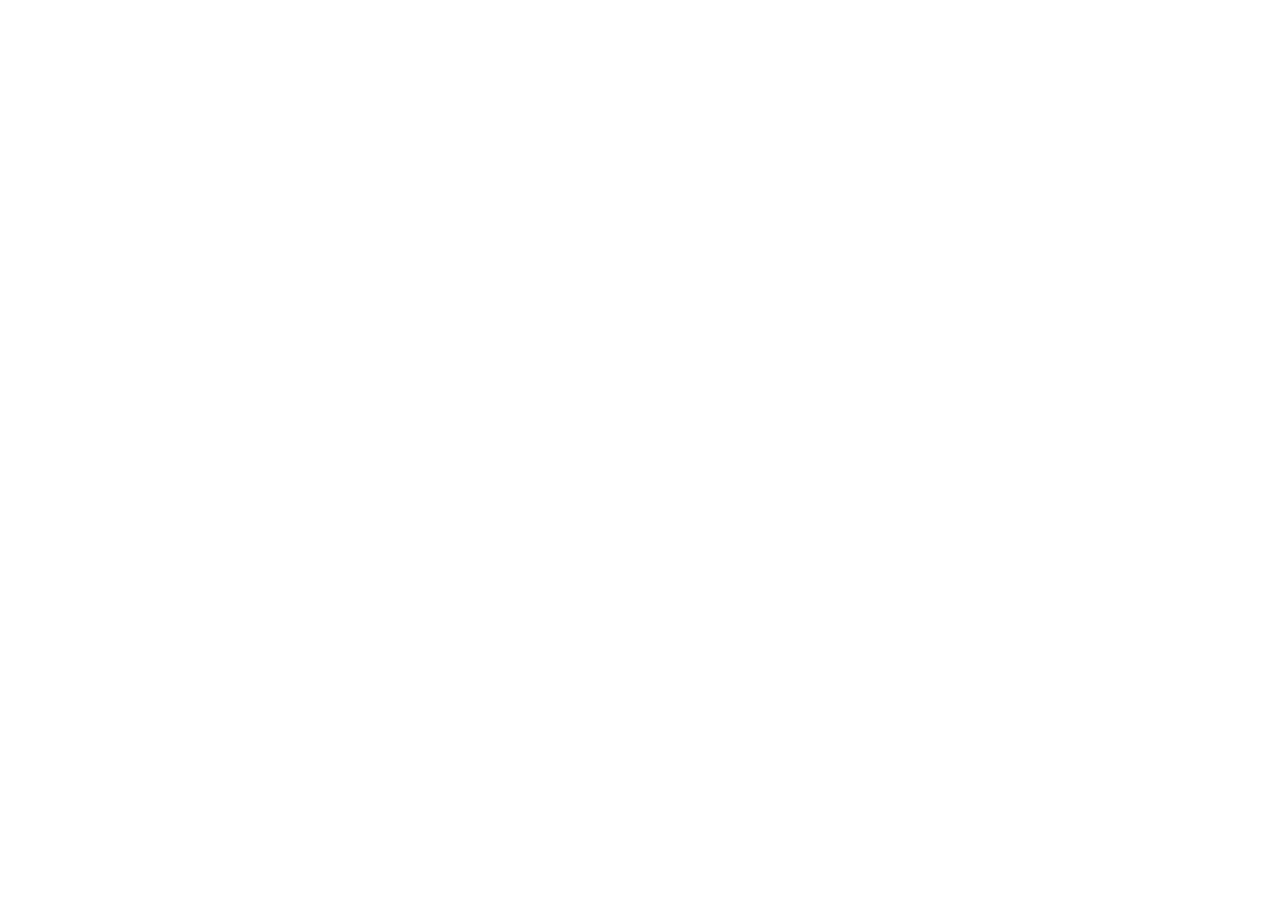
==== commit 595453f2: "Move site to senba.kokusai-inc.com; keep redirect pages only Co-Authored-By: Claude Fable 5.1 <norep" ====
--- a/index.html
+++ b/index.html
@@ -1,766 +1,14 @@
-<!DOCTYPE html>
+<!doctype html>
 <html lang="ja">
 <head>
-<meta charset="UTF-8">
-<meta name="viewport" content="width=device-width, initial-scale=1.0">
-<title>senba ｜ みんなで育てる文化財</title>
-<meta name="description" content="徳島・東船場、国の登録有形文化財・旧高原ビル（国際ビル）の1階で、1ヶ月だけ店主になってみる。家賃は売上の10%だけ。みんなで育てる文化財 senba。運営：株式会社国際。">
-<meta property="og:type" content="website">
-<meta property="og:site_name" content="senba">
-<meta property="og:title" content="1ヶ月だけ、店主になってみる。｜senba">
-<meta property="og:description" content="徳島・東船場、国の登録有形文化財「旧高原ビル（国際ビル）」の1階。家賃は売上の10%だけ。みんなで育てる文化財、出店者募集。">
-<meta property="og:url" content="https://kokusai-inc.github.io/">
-<meta property="og:image" content="https://kokusai-inc.github.io/img/hero/h1.jpg">
-<link rel="canonical" href="https://kokusai-inc.github.io/">
-<meta name="google-site-verification" content="0DifuuBKTrA-NPcvIdsODAxSJblUmHVD1jxmBR-j-mI" />
-<meta property="og:locale" content="ja_JP">
-<meta name="twitter:card" content="summary_large_image">
-<link rel="icon" type="image/svg+xml" href="img/favicon.svg">
-<link rel="icon" type="image/png" href="img/favicon.png">
-<link rel="preconnect" href="https://fonts.googleapis.com">
-<link rel="preconnect" href="https://fonts.gstatic.com" crossorigin>
-<link href="https://fonts.googleapis.com/css2?family=Zen+Kaku+Gothic+New:wght@400;500;700&family=Shippori+Mincho:wght@500;700&family=Cormorant+Garamond:wght@500;600&family=Caprasimo&family=DotGothic16&display=swap" rel="stylesheet">
-<style>
-  :root{
-    --navy:#7A2E2A;      /* 基調色：こげ茶寄りの臙脂（国際社長指示 9/9・スクラッチタイルの印象） */
-    --navy-d:#5C211E;   /* 濃い面・フッター */
-    --blue:#014099;      /* 国際ロゴブルー（タグ・リンクにだけ使う） */
-    --paper:#FAFAFA;
-    --cream:#F5F3ED;
-    --cream-2:#EFEBE0;
-    --ink:#2A2521;
-    --grey:#7A736C;
-    --red:#B5432E;
-    --sage:#A8CDBE;
-    --yellow:#F1C75B;
-    --gold:#D9A441;
-    --mint:#3E8E7E;
-    --maxw:1120px;
-  }
-  *{box-sizing:border-box;margin:0;padding:0}
-  html{scroll-behavior:smooth}
-  body{font-family:"Zen Kaku Gothic New","Hiragino Kaku Gothic ProN","Hiragino Sans","Yu Gothic",sans-serif;color:var(--ink);background:var(--paper);line-height:2;font-size:15.5px;letter-spacing:.04em;-webkit-font-smoothing:antialiased;overflow-x:hidden;font-variant-numeric:lining-nums;font-feature-settings:"lnum" 1}
-  a{color:inherit;text-decoration:none}
-  img{max-width:100%;display:block}
-  .wrap{max-width:var(--maxw);margin:0 auto;padding:0 28px}
-  .mincho{font-family:"Shippori Mincho","Hiragino Mincho ProN","Yu Mincho",serif}
-  .en{font-family:"Cormorant Garamond","Times New Roman",serif}
-  .vert{writing-mode:vertical-rl;text-orientation:mixed}
-  .btn{display:inline-flex;align-items:center;gap:.6em;background:var(--red);color:#fff;padding:.95em 2.1em;border-radius:999px;font-size:.88rem;font-weight:700;letter-spacing:.1em;transition:transform .2s,opacity .2s}
-  .btn:hover{transform:translateY(-2px);opacity:.92}
-  .btn--blue{background:var(--blue)}
-  .btn--line{background:transparent;color:var(--navy);border:1.5px solid var(--navy)}
-  .navy .btn--line{color:#fff;border-color:rgba(255,255,255,.7)}
-  .navy .btn{background:var(--yellow);color:var(--ink)}
-  .hero .cta .btn{background:var(--yellow);color:var(--ink);box-shadow:0 8px 22px rgba(0,0,0,.18)}
-
-  /* section label：英字セリフ＋和文＋星 */
-  .label{display:flex;align-items:flex-end;gap:14px;margin-bottom:44px}
-  .label .e{font-size:2.1rem;font-weight:600;letter-spacing:.12em;line-height:1;color:var(--navy)}
-  .label .j{font-size:.78rem;font-weight:700;letter-spacing:.14em;color:var(--navy);padding-bottom:.15em}
-  .label .stars{position:relative;width:34px;height:30px}
-  .navy .label .e,.navy .label .j{color:var(--cream)}
-  .h2{font-size:clamp(1.45rem,3vw,2.1rem);font-weight:700;line-height:1.7;letter-spacing:.06em;color:var(--ink)}
-  .navy .h2{color:#fff}
-  .lead{color:var(--grey);margin-top:1.2rem;max-width:42em}
-  .navy .lead{color:rgba(255,255,255,.78)}
-
-  /* 星 */
-  .st{position:absolute;width:14px;height:14px;pointer-events:none}
-  .st.s{width:9px;height:9px}.st.l{width:20px;height:20px}
-  .st.c-cream{color:var(--yellow)}.st.c-red{color:var(--red)}.st.c-sage{color:var(--sage)}.st.c-gold{color:var(--gold)}.st.c-navy{color:var(--navy)}
-
-  /* 波（ちぎり紙）エッジ */
-  .wave{display:block;width:100%;height:46px;filter:url(#rough)}
-  .wave.flip{transform:scaleY(-1)}
-  .navy{background:var(--navy);color:#fff;position:relative}
-  .cream{background:var(--cream);position:relative}
-
-  /* topbar（スクロール後に出る簡易ヘッダー） */
-  .topbar{position:fixed;top:0;left:0;right:0;z-index:60;background:rgba(250,250,250,.94);backdrop-filter:blur(10px);border-bottom:1px solid #E6E3DA;transform:translateY(-100%);transition:transform .35s}
-  .topbar.on{transform:none}
-  .topbar .in{max-width:var(--maxw);margin:0 auto;padding:0 22px;height:62px;display:flex;align-items:center;justify-content:space-between}
-  .brand{display:flex;align-items:center;gap:.6em;font-weight:700;letter-spacing:.04em;color:var(--navy);font-size:.95rem;line-height:1.2}
-  .brand small{display:block;font-size:.6rem;letter-spacing:.14em;font-weight:500;color:var(--grey)}
-  .ig{display:inline-flex;align-items:center;gap:.5em;color:inherit}
-  .ig svg{display:block}
-  .mark{width:30px;height:30px;border-radius:8px;background:var(--navy);display:grid;place-items:center;flex:none}
-  .topbar .links{display:flex;gap:1.6rem;font-size:.82rem;font-weight:700}
-  .topbar .btn{padding:.6em 1.3em;font-size:.78rem}
-  .burger{display:none;flex-direction:column;gap:5px;background:none;border:0;cursor:pointer;padding:8px}
-  .burger span{width:24px;height:2px;background:var(--navy)}
-  .drawer{position:fixed;inset:0;z-index:70;background:var(--navy);color:#fff;display:none;flex-direction:column;justify-content:center;padding:40px;gap:6px}
-  .drawer.open{display:flex}
-  .drawer a{font-size:1.2rem;font-weight:700;padding:.6em 0;border-bottom:1px solid rgba(255,255,255,.15)}
-  .drawer a small{display:block;font-size:.65rem;letter-spacing:.2em;opacity:.6;font-weight:500}
-  .drawer .close{position:absolute;top:18px;right:18px;background:none;border:0;color:#fff;font-size:2rem;cursor:pointer}
-
-  /* HERO */
-  .hero{position:relative;height:min(92vh,860px);min-height:560px;overflow:hidden;background:var(--navy-d)}
-  .hero .marquee{position:absolute;inset:0;overflow:hidden}
-  .hero .track{display:flex;height:100%;width:max-content;will-change:transform;transform:translate3d(0,0,0)}
-  .hero .track img{height:100%;width:auto;max-width:min(42vw,560px);flex:none;display:block;object-fit:cover}
-  .hero .track img.wide{max-width:min(32vw,430px)}
-  .hero::before{content:"";position:absolute;inset:0;background:linear-gradient(90deg,rgba(92,33,30,.7) 0,rgba(92,33,30,0) 34%),linear-gradient(0deg,rgba(92,33,30,.45) 0,rgba(92,33,30,0) 32%);z-index:1;pointer-events:none}
-  .wm{font-family:"Caprasimo","Cooper Black","Shippori Mincho",serif;font-weight:400}
-  .hero .corner{position:absolute;left:0;top:0;z-index:2;width:clamp(280px,34vw,440px);height:clamp(184px,21.5vw,272px);color:#fff}
-  .hero .corner svg.blob{position:absolute;inset:0;width:100%;height:100%;filter:url(#rough)}
-  .hero .corner .t{position:relative;z-index:1;padding:clamp(20px,2.6vw,36px) 0 0 clamp(20px,2.8vw,38px);display:flex;align-items:center;gap:clamp(12px,1.6vw,22px)}
-  .hero .corner .name{font-size:clamp(2.1rem,3.9vw,3.2rem);letter-spacing:.01em;line-height:1}
-  .hero .corner .name .wm{display:block}
-  .hero .corner .name b{display:block;font-size:.27em;font-weight:400;letter-spacing:.16em;opacity:.9;margin-top:.7em;white-space:nowrap}
-  .hero .corner .name .kh{font-size:.34em;font-weight:500;letter-spacing:.22em;opacity:.8;display:block;margin-bottom:.45em}
-  .hero .sigtop{position:absolute;left:clamp(22px,3vw,40px);top:calc(clamp(20px,2.6vw,36px) + clamp(2.1rem,3.9vw,3.2rem) * 1.5 + 18px);z-index:3;width:clamp(88px,8.6vw,122px)}
-  .hero .sigtop img{width:100%;display:block;opacity:.95}
-  .hero .sigtop small{display:block;color:rgba(255,255,255,.75);font-size:.56rem;letter-spacing:.16em;margin-top:4px;white-space:nowrap}
-  .hero .tag{position:absolute;right:clamp(22px,5vw,72px);top:clamp(64px,9vh,100px);z-index:2;color:#fff;font-size:clamp(1.55rem,3.1vw,2.4rem);font-weight:700;letter-spacing:.24em;line-height:1.8;text-shadow:0 0 2px rgba(0,0,0,.55),0 2px 6px rgba(0,0,0,.6),0 6px 28px rgba(0,0,0,.55)}
-  .hero .loc{position:absolute;left:clamp(16px,2.4vw,30px);bottom:clamp(90px,16vh,160px);z-index:2;color:#fff;font-size:.66rem;letter-spacing:.24em;display:flex;flex-direction:column;align-items:center;gap:10px;text-shadow:0 1px 10px rgba(0,0,0,.4)}
-  .hero .loc svg{width:14px;height:14px}
-  .hero .loc .en{font-size:.62rem;letter-spacing:.14em;opacity:.85}
-  .hero .bottom{position:absolute;left:0;right:0;bottom:-1px;z-index:2;color:var(--navy)}
-  .hero .bottom .wave{height:64px}
-  .hero + .navy{margin-top:-2px}
-  .hero .cta{position:absolute;right:clamp(22px,5vw,72px);bottom:clamp(60px,8vh,80px);z-index:3}
-  .hero .cred{position:absolute;left:clamp(22px,4vw,60px);bottom:clamp(16px,2vh,20px);z-index:3;font-size:.6rem;letter-spacing:.1em;color:rgba(255,255,255,.55)}
-
-  /* NAV band */
-  .navband{padding:6px 0 36px}
-  .navband .in{display:flex;align-items:center;justify-content:flex-end;gap:clamp(18px,3vw,40px);flex-wrap:wrap}
-  .navband a.n{text-align:center;font-weight:700;font-size:.86rem;letter-spacing:.08em;line-height:1.3}
-  .navband a.n small{display:block;font-size:.62rem;letter-spacing:.18em;font-weight:500;opacity:.65;margin-top:.35em}
-  .navband .pill{border:1px solid rgba(255,255,255,.5);border-radius:999px;padding:.35em 1em;font-size:.72rem;letter-spacing:.12em;font-weight:700}
-
-  /* INTRO */
-  .intro{padding:40px 0 20px}
-  .intro .grid{display:grid;grid-template-columns:1.05fr .95fr;gap:40px;align-items:center}
-  .intro .stmt{font-size:clamp(1.5rem,3vw,2.3rem);font-weight:500;line-height:1.85;letter-spacing:.08em}
-  .intro .stmt em{white-space:nowrap}
-  .sp{display:none}
-  .intro .stmt em{font-style:normal;color:#FFF3B0}
-  .intro .stmt .rt{font-size:.36em;letter-spacing:.3em;display:block;margin-bottom:.6em;opacity:.8;font-family:inherit}
-  .intro p.body{margin-top:2rem;color:rgba(255,255,255,.82);max-width:36em;font-size:.95rem}
-  .intro .map{position:relative}
-  .intro .map svg{width:100%;height:auto;display:block}
-
-  /* photo strip */
-  .strip{position:relative;display:grid;grid-template-columns:1fr 1.6fr 1fr;height:clamp(240px,42vw,560px);background:var(--navy)}
-  .strip .p{position:relative;overflow:hidden}
-  .strip .p img{width:100%;height:100%;object-fit:cover}
-  .strip .p:nth-child(2) img{object-position:center 60%}
-  .strip .edge{position:absolute;left:0;right:0;color:var(--navy);z-index:2}
-  .strip .edge.t{top:-1px}.strip .edge.b{bottom:-1px}
-  .strip .edge .wave{height:40px}
-
-  section{padding:clamp(72px,9vw,120px) 0}
-
-  /* CONCEPT */
-  .concept .grid{display:grid;grid-template-columns:1fr 1fr;gap:56px;align-items:center}
-  .concept .q{font-size:clamp(1.5rem,3vw,2.15rem);font-weight:500;line-height:1.8;letter-spacing:.08em;color:var(--ink)}
-  .concept .body{margin-top:1.6rem;color:var(--grey);font-size:.95rem}
-  .concept .pic{position:relative}
-  .concept .pic img{border-radius:10px;width:100%;aspect-ratio:4/3;object-fit:cover}
-  .concept .pic .cap{position:absolute;left:-10px;top:18px;background:var(--yellow);color:var(--navy);font-size:.72rem;font-weight:700;letter-spacing:.2em;padding:14px 8px;border-radius:3px;box-shadow:0 6px 16px rgba(0,0,0,.12)}
-  .three{display:grid;grid-template-columns:repeat(3,1fr);gap:22px;margin-top:64px}
-  .three .c{background:var(--cream);border-radius:10px;padding:26px 24px 28px;position:relative}
-  .three .c .f{font-size:1.8rem;font-weight:600;letter-spacing:.05em;line-height:1;color:var(--red)}
-  .three .c:nth-child(2) .f{color:#B8861B}.three .c:nth-child(3) .f{color:var(--mint)}
-  .three .c h3{font-size:1.02rem;font-weight:700;margin:.8rem 0 .4rem;letter-spacing:.06em;color:var(--ink)}
-  .three .c p{font-size:.86rem;color:var(--grey);line-height:1.9}
-
-  /* BUILDING */
-  .facts{display:grid;grid-template-columns:repeat(4,1fr);gap:14px;margin:0 0 48px}
-  .fact{background:#fff;border:1px solid #E8E4DA;border-radius:10px;padding:20px 18px}
-  .fact .n{font-size:1.55rem;font-weight:700;color:var(--navy);line-height:1.2;letter-spacing:.02em}
-  .fact .k{font-size:.74rem;color:var(--grey);margin-top:.4rem;letter-spacing:.06em}
-  .bgrid{display:grid;grid-template-columns:1.15fr .85fr;gap:48px;align-items:start}
-  .bgrid h3{font-size:1.25rem;font-weight:700;color:var(--ink);margin-bottom:.8rem;letter-spacing:.06em}
-  .bgrid p{color:var(--grey);font-size:.95rem}
-  .bgrid p+p{margin-top:.9rem}
-  .bgrid .photos{display:grid;gap:14px}
-  .bgrid .photos img{border-radius:10px;width:100%;aspect-ratio:4/3;object-fit:cover}
-  .bgrid .photos .row{display:grid;grid-template-columns:1fr 1fr;gap:14px}
-  .tl{margin-top:36px;border-top:1px dashed #D9D4C7}
-  .tl div{display:grid;grid-template-columns:78px 1fr;gap:16px;padding:14px 0;border-bottom:1px dashed #D9D4C7;font-size:.9rem}
-  .tl .y{font-weight:700;color:var(--red);letter-spacing:.04em}
-  .tl .t{color:var(--grey)}
-
-  /* FLOOR */
-  .floor .grid{display:grid;grid-template-columns:.9fr 1.1fr;gap:48px;align-items:center}
-  .floor .iso{padding-top:0}
-  .floor .iso svg{width:100%;max-width:470px;height:auto;display:block}
-  .floor .card{background:var(--paper);color:var(--ink);border-radius:10px;padding:clamp(24px,3vw,40px)}
-  .floor .row{display:grid;grid-template-columns:110px 1fr;gap:20px;padding:22px 0;border-bottom:1px solid #E6E3DA;align-items:center}
-  .floor .row .mini{display:none}
-  .floor .row:last-child{border-bottom:0;padding-bottom:0}
-  .floor .row:first-child{padding-top:0}
-  .floor .row img{width:110px;height:82px;object-fit:cover;border-radius:6px}
-  .floor .row .fl{font-size:1.05rem;font-weight:600;letter-spacing:.08em;color:var(--red);line-height:1}
-  .floor .row.f2 .fl{color:#B8861B}.floor .row.f3 .fl{color:var(--mint)}
-  .floor .row h3{font-size:1.02rem;font-weight:700;margin:.35rem 0 .1rem;color:var(--ink);letter-spacing:.06em}
-  .floor .row h3 small{display:block;font-size:.66rem;letter-spacing:.16em;color:var(--grey);font-weight:500;margin-top:.2em}
-  .floor .row p{font-size:.84rem;color:var(--grey);line-height:1.8;margin-top:.3rem}
-  .floor .row .more{display:inline-block;margin:.5rem 0 0 .8rem;font-size:.78rem;font-weight:700;color:var(--red);border-bottom:1px solid currentColor;line-height:1.4}
-  .floor .row .tag{display:inline-block;margin-top:.5rem;font-size:.66rem;font-weight:700;letter-spacing:.14em;color:var(--blue);border:1px solid var(--blue);border-radius:999px;padding:.15em .9em}
-
-  /* HOW (体験カード風) */
-  .how{overflow:hidden}
-  .cards{display:grid;grid-template-columns:repeat(3,1fr);gap:22px}
-  .cardx{background:var(--cream);border-radius:10px;padding:30px 26px 26px;position:relative}
-  .cardx h3{color:var(--red);font-size:1.15rem;font-weight:700;letter-spacing:.06em;margin-bottom:16px;line-height:1.5}
-  .cardx h3 small{display:block;font-size:.66rem;letter-spacing:.2em;color:var(--grey);font-weight:500;margin-top:.2em}
-  .cardx .ph{border-radius:8px;overflow:hidden;aspect-ratio:4/3}
-  .cardx .ph img{width:100%;height:100%;object-fit:cover}
-  .cardx p{font-size:.88rem;color:var(--ink);margin-top:16px;line-height:1.9}
-  .cardx .meta{font-size:.76rem;color:var(--grey);margin-top:12px;letter-spacing:.06em}
-  .cardx .fusen{position:absolute;right:16px;top:-12px;text-orientation:upright;background:var(--yellow);color:var(--navy);font-size:.72rem;font-weight:700;letter-spacing:.18em;padding:14px 8px;border-radius:3px;box-shadow:0 6px 14px rgba(0,0,0,.1);z-index:2}
-  .rent{margin-top:28px;background:var(--navy);color:#fff;border-radius:10px;padding:40px clamp(26px,4vw,52px);display:grid;grid-template-columns:1fr auto;gap:36px;align-items:center;position:relative;overflow:hidden}
-  .rent h3{font-size:1.3rem;font-weight:700;margin-bottom:.6rem;letter-spacing:.06em}
-  .rent p{font-size:.9rem;color:rgba(255,255,255,.8)}
-  .rent .big{font-size:clamp(3.6rem,8vw,5.6rem);font-weight:600;line-height:1;color:var(--yellow);text-align:center;letter-spacing:.02em}
-  .rent .big small{display:block;font-size:.66rem;letter-spacing:.24em;color:rgba(255,255,255,.7);margin-top:.5rem;font-family:"Zen Kaku Gothic New",sans-serif;font-weight:700}
-  .rules{display:grid;grid-template-columns:repeat(3,1fr);gap:14px;margin-top:16px}
-  .rule{background:#fff;border:1px solid #E8E4DA;border-radius:10px;padding:16px 18px;font-size:.86rem;display:flex;gap:12px;align-items:flex-start;color:var(--ink)}
-  .rule i{flex:none;width:22px;height:22px;border-radius:50%;background:var(--red);color:#fff;display:grid;place-items:center;font-style:normal;font-weight:700;font-size:.72rem;margin-top:.25em}
-
-  .booth{display:grid;grid-template-columns:minmax(0,1fr) minmax(0,1fr);gap:clamp(24px,4vw,52px);align-items:center;margin-top:56px;background:#fff;border:1px solid #E8E4DA;border-radius:10px;padding:clamp(22px,3vw,40px)}
-  .booth .plan img{width:100%;height:auto}
-  .booth .plan figcaption{font-size:.72rem;color:var(--grey);margin-top:6px;text-align:center}
-  .booth h3{font-size:1.15rem;font-weight:700;letter-spacing:.06em;margin-bottom:.4rem}
-  .booth .sub{font-size:.8rem;color:var(--red);font-weight:700;letter-spacing:.18em;margin-bottom:.6rem}
-  .booth dl{display:grid;grid-template-columns:auto 1fr;gap:8px 20px;font-size:.88rem;margin-top:1rem;line-height:1.8}
-  .booth dt{color:var(--red);font-weight:700;white-space:nowrap}
-  .booth .note{font-size:.74rem;color:var(--grey);margin-top:1rem;line-height:1.8}
-
-  /* JOIN */
-  .join .grid{display:grid;grid-template-columns:1fr 1fr;gap:56px;align-items:start}
-  .join .grid > div:first-child .h2{margin-top:-.32em}
-  .join ul{list-style:none;display:grid;gap:12px;margin-top:22px}
-  .join li{padding-left:30px;position:relative;font-size:.95rem}
-  .join li::before{content:"";position:absolute;left:4px;top:.75em;width:12px;height:12px;background:var(--red);clip-path:polygon(50% 0,60% 40%,100% 50%,60% 60%,50% 100%,40% 60%,0 50%,40% 40%)}
-  .join .card{background:#fff;border-radius:10px;padding:clamp(26px,3vw,40px);border:1px solid #E8E4DA}
-  .join .card h3{font-size:1.05rem;font-weight:700;margin-bottom:1.1rem;letter-spacing:.08em;color:var(--ink)}
-  .join .card .plan img{width:100%;height:auto;display:block}
-  .join .card .big{font-size:clamp(1.25rem,2.1vw,1.65rem);font-weight:700;line-height:1.7;letter-spacing:.04em;color:var(--ink);margin:14px 0 6px}
-  .join .card .sm{font-size:.88rem;color:var(--grey);line-height:1.9}
-  .join dl{display:grid;grid-template-columns:auto 1fr;gap:10px 22px;font-size:.9rem}
-  .join dt{color:var(--red);font-weight:700;white-space:nowrap}
-  .join .note{font-size:.74rem;color:var(--grey);margin-top:1.1rem}
-
-  /* FAQ */
-  .faq{display:grid;gap:10px;max-width:820px}
-  .faq details{background:#fff;border:1px solid #E8E4DA;border-radius:10px;padding:0 22px}
-  .faq summary{cursor:pointer;list-style:none;padding:18px 0;font-weight:700;display:flex;gap:14px;align-items:center;font-size:.95rem}
-  .faq summary::-webkit-details-marker{display:none}
-  .faq summary i{flex:none;width:26px;height:26px;border-radius:50%;background:var(--navy);color:#fff;display:grid;place-items:center;font-style:normal;font-weight:600;font-size:.8rem;font-family:"Cormorant Garamond",serif}
-  .faq details p{padding:0 0 18px 40px;color:var(--grey);font-size:.9rem}
-
-  /* NEWS */
-  .news .grid{display:grid;grid-template-columns:repeat(3,1fr);gap:26px}
-  .news article img{border-radius:10px;aspect-ratio:3/2;object-fit:cover;width:100%;margin-bottom:14px}
-  .news time{font-weight:600;color:var(--red);font-size:.86rem;letter-spacing:.1em}
-  .news .cat{margin-left:.8em;font-size:.62rem;font-weight:700;letter-spacing:.16em;color:var(--grey);border:1px solid #D9D4C7;border-radius:999px;padding:.1em .8em}
-  .news h3{font-size:.95rem;margin-top:.5rem;font-weight:700;line-height:1.7;color:var(--ink)}
-
-  /* ACCESS */
-  .access{text-align:center}
-  .access .label{justify-content:center;flex-direction:column;align-items:center;gap:6px}
-  .access .name{font-weight:700;color:var(--ink);letter-spacing:.1em;font-size:1.05rem}
-  .access .addr{color:var(--grey);font-size:.92rem;margin-top:.8rem}
-  .access iframe{width:100%;max-width:900px;height:380px;border:0;border-radius:10px;margin:32px auto 0;display:block;filter:saturate(.85)}
-  .access .ways{display:grid;grid-template-columns:1fr 1fr;gap:20px;max-width:900px;margin:28px auto 0;text-align:left}
-  .access .way{background:var(--cream);border-radius:10px;padding:24px 26px}
-  .access .way h3{font-size:.95rem;font-weight:700;color:var(--ink);margin-bottom:.4rem;letter-spacing:.06em}
-  .access .way h3 small{font-size:.66rem;letter-spacing:.16em;color:var(--grey);font-weight:500;margin-left:.8em}
-  .access .way p{font-size:.86rem;color:var(--grey)}
-
-  /* CONTACT / FOOTER */
-  .contact{padding-bottom:40px}
-  .contact .box{display:grid;grid-template-columns:1fr 1fr;gap:20px}
-  .contact .w{background:rgba(255,255,255,.07);border:1px solid rgba(255,255,255,.15);border-radius:10px;padding:28px}
-  .contact .w h3{font-size:1rem;font-weight:700;margin-bottom:.4rem;letter-spacing:.08em}
-  .contact .w p{font-size:.86rem;color:rgba(255,255,255,.78);margin-bottom:1rem}
-  .contact .w a.mail{color:var(--yellow);font-weight:700;border-bottom:1px solid var(--yellow)}
-  footer{background:var(--navy-d);color:rgba(255,255,255,.75);padding:20px 0 30px;font-size:.84rem;position:relative}
-  .f-top{display:grid;grid-template-columns:1.4fr 1fr 1fr;gap:36px;padding:30px 0 34px;border-bottom:1px solid rgba(255,255,255,.15)}
-  .f-brand{color:#fff;font-weight:700;font-size:1.05rem;margin-bottom:.6rem;letter-spacing:.06em}
-  .f-col h4{color:rgba(255,255,255,.5);font-size:.66rem;letter-spacing:.2em;margin-bottom:.9rem}
-  .f-col a{display:block;padding:.25em 0}
-  .f-bottom{display:flex;justify-content:space-between;flex-wrap:wrap;gap:10px;padding-top:20px;font-size:.72rem;color:rgba(255,255,255,.5);letter-spacing:.06em}
-  .f-bottom .links a{margin-left:18px;color:#fff;font-weight:700}
-
-  .reveal{opacity:0;transform:translateY(22px);transition:opacity .8s ease,transform .8s ease}
-  .reveal.in{opacity:1;transform:none}
-
-  @media(max-width:960px){
-    .wrap{padding:0 22px}
-    .topbar .links{display:none}.burger{display:flex}
-    .navband .in{justify-content:flex-start}
-    .intro .grid,.concept .grid,.bgrid,.floor .grid,.join .grid,.booth,.contact .box,.access .ways,.f-top{grid-template-columns:1fr}
-    .three,.cards,.rules,.news .grid{grid-template-columns:1fr}
-    .facts{grid-template-columns:1fr 1fr}
-    .rent{grid-template-columns:1fr}.rent .big{text-align:left}
-    .strip{grid-template-columns:1fr 1.4fr 1fr;height:clamp(180px,34vw,320px)}
-    .floor .iso{display:none}
-    .floor .row{grid-template-columns:96px 1fr;grid-template-areas:"mini text" "mini photo";gap:10px 16px;align-items:start;position:relative}
-    .floor .row .mini{display:block;grid-area:mini;position:relative;align-self:stretch}
-    .floor .row .mini svg{width:96px;height:auto;display:block;overflow:visible;position:relative;z-index:1}
-    .floor .row:not(:first-child) .mini::before{content:"";position:absolute;left:58px;top:-46px;height:60px;border-left:2px dotted #B9A593}
-    .floor .row > div:not(.mini){grid-area:text}
-    .floor .row img{grid-area:photo;width:100%;height:clamp(110px,32vw,190px)}
-    .intro .map{max-width:520px;margin:0 auto}
-  }
-  @media(max-width:600px){
-    body{font-size:15px}
-    section{padding:60px 0}
-    .label{gap:10px;margin-bottom:32px}
-    .label .e{font-size:1.5rem;white-space:nowrap}
-    .label .j{white-space:nowrap;font-size:.72rem}
-    .hero{height:88vh;min-height:520px}
-    .hero .track img{max-width:60vw}
-    .hero .track img.wide{max-width:48vw}
-    .hero .corner{width:min(80vw,300px);height:172px}
-    .hero .corner .name{font-size:2rem}
-    .hero .sigtop{width:76px;left:20px;top:80px}
-    .hero .tag{font-size:1.5rem;right:16px;top:60px}
-    .hero .loc{display:none}
-    .hero .cta{right:16px;bottom:56px}
-    .hero .cta .btn{padding:.8em 1.5em;font-size:.8rem}
-    .navband a.n{font-size:.78rem}
-    .intro .stmt{font-size:1.5rem}
-    .intro .stmt em{white-space:normal}
-    .sp{display:inline}
-    .navband .in{display:grid;grid-template-columns:repeat(3,1fr);gap:14px 8px}
-    .navband .pill{grid-column:1/-1;justify-self:start}
-    .strip{grid-template-columns:1fr 1fr;}
-    .strip .p:nth-child(3){display:none}
-    .facts{gap:10px}.fact{padding:14px}.fact .n{font-size:1.25rem}
-    .floor .row{grid-template-columns:84px 1fr}.floor .row .mini svg{width:84px}.floor .row:not(:first-child) .mini::before{left:50px}
-    .f-bottom{flex-direction:column}.f-bottom .links a{margin:0 16px 0 0}
-  }
-</style>
-<link rel="stylesheet" href="assets/pixel.css">
+<meta charset="utf-8">
+<title>senba は移転しました</title>
+<meta name="robots" content="noindex">
+<link rel="canonical" href="https://senba.kokusai-inc.com/">
+<meta http-equiv="refresh" content="0; url=https://senba.kokusai-inc.com/">
+<meta name="viewport" content="width=device-width,initial-scale=1">
+<style>body{font-family:"Hiragino Sans",sans-serif;color:#2A2521;background:#F5F3ED;margin:0;display:grid;place-items:center;min-height:100vh;padding:16px;text-align:center;line-height:1.8}a{color:#7A2E2A}</style>
 </head>
-<body>
-
-<!-- SVG 定義：ちぎり紙フィルタ／星 -->
-<svg width="0" height="0" style="position:absolute" aria-hidden="true">
-  <defs>
-    <filter id="rough" x="-2%" y="-20%" width="104%" height="140%">
-      <feTurbulence type="fractalNoise" baseFrequency="0.9 0.02" numOctaves="2" seed="7" result="n"/>
-      <feDisplacementMap in="SourceGraphic" in2="n" scale="5" xChannelSelector="R" yChannelSelector="G"/>
-    </filter>
-    <symbol id="star" viewBox="0 0 20 20"><path d="M10 0 C10.8 6 14 9.2 20 10 C14 10.8 10.8 14 10 20 C9.2 14 6 10.8 0 10 C6 9.2 9.2 6 10 0Z" fill="currentColor"/></symbol>
-    <symbol id="wave" viewBox="0 0 1440 46" preserveAspectRatio="none"><path d="M0 0 H1440 V18 C1330 30 1250 8 1140 16 C1030 24 960 40 850 30 C740 20 690 6 580 14 C470 22 400 40 300 34 C200 28 120 14 0 26 Z" fill="currentColor"/></symbol>
-  </defs>
-</svg>
-
-<!-- スクロール後ヘッダー -->
-<div class="topbar" id="topbar">
-  <div class="in">
-    <a href="#top" class="brand"><span><span class="wm" style="font-size:1.25em;letter-spacing:.01em">senba</span><small>旧高原ビル</small></span></a>
-    <nav class="links"><a href="#concept">コンセプト</a><a href="#building">建物</a><a href="#floor">フロア</a><a href="#how">1Fのしくみ</a><a href="#join">募集</a><a href="#access">アクセス</a></nav>
-    <div style="display:flex;align-items:center;gap:8px"><a href="#contact" class="btn">出店エントリー</a><button class="burger" id="burger" aria-label="メニュー"><span></span><span></span><span></span></button></div>
-  </div>
-</div>
-<div class="drawer" id="drawer">
-  <button class="close" id="close" aria-label="閉じる">×</button>
-  <a href="#top">トップ<small>TOP</small></a>
-  <a href="#concept">コンセプト<small>CONCEPT</small></a>
-  <a href="#building">建物<small>BUILDING</small></a>
-  <a href="#floor">フロア案内<small>FLOOR</small></a>
-  <a href="#how">1Fのしくみ<small>HOW IT WORKS</small></a>
-  <a href="#join">出店者募集<small>JOIN US</small></a>
-  <a href="#access">アクセス<small>ACCESS</small></a>
-  <a href="2f/">2F ギャラリーの予約<small>GALLERY</small></a>
-  <a href="3f/">3F ワークスペースの予約<small>WORKSPACE</small></a>
-  <a href="#contact" style="border:0;margin-top:20px"><span class="btn">出店エントリー</span></a>
-</div>
-
-<main id="top">
-
-  <!-- HERO -->
-  <div class="hero">
-    <div class="marquee" aria-hidden="true"><div class="track"><img src="img/hero/h1.jpg" alt="旧高原ビル（国際ビル）外観"><img class="wide" src="img/hero/h2.jpg" alt="円窓"><img src="img/hero/h3.jpg" alt="本館とボードウォーク"><img class="wide" src="img/hero/h4.jpg" alt="亀甲金網入りのガラス窓"><img src="img/hero/h5.jpg" alt="旧高原ビル 外観"><img src="img/hero/h6.jpg" alt="2階 新町川文化ギャラリー"><img class="wide" src="img/hero/h7.jpg" alt="新町川"><img src="img/hero/h8.jpg" alt="本館"><img class="wide" src="img/hero/h9.jpg" alt="登録有形文化財のプレート"><img src="img/hero/h1.jpg" alt="旧高原ビル（国際ビル）外観"><img class="wide" src="img/hero/h2.jpg" alt="円窓"><img src="img/hero/h3.jpg" alt="本館とボードウォーク"><img class="wide" src="img/hero/h4.jpg" alt="亀甲金網入りのガラス窓"><img src="img/hero/h5.jpg" alt="旧高原ビル 外観"><img src="img/hero/h6.jpg" alt="2階 新町川文化ギャラリー"><img class="wide" src="img/hero/h7.jpg" alt="新町川"><img src="img/hero/h8.jpg" alt="本館"><img class="wide" src="img/hero/h9.jpg" alt="登録有形文化財のプレート"></div></div>
-    <div class="corner">
-      <svg class="blob" viewBox="0 0 440 230" preserveAspectRatio="none" aria-hidden="true"><path d="M0 0 H440 C428 40 400 60 380 90 C355 128 330 150 290 170 C240 195 190 205 140 225 C90 240 40 226 0 230 Z" fill="#7A2E2A"/></svg>
-      <div class="t">
-        <div class="name"><span class="wm">senba</span><b class="wm">SINCE 1932 ― TOKUSHIMA</b></div>
-      </div>
-    </div>
-    <div class="sigtop"><img src="img/sig_suzuki.png" alt="設計者 鈴木禎次のサイン（建築当時の青焼き図面より）"><small>設計　鈴木禎次</small></div>
-    <div class="tag vert mincho">みんなで育てる文化財。</div>
-    <div class="loc">
-      <svg viewBox="0 0 24 24" fill="none" stroke="currentColor" stroke-width="1.6"><path d="M12 22s7-6.5 7-12a7 7 0 0 0-14 0c0 5.5 7 12 7 12z"/><circle cx="12" cy="10" r="2.5"/></svg>
-      <span class="vert">徳島・東船場</span>
-      <span class="vert en">Higashisenba, Tokushima</span>
-    </div>
-    <div class="cta"><a href="#contact" class="btn">出店エントリー</a></div>
-    <div class="bottom"><svg class="wave"><use href="#wave" transform="translate(0,64) scale(1,-1)"/></svg></div>
-    <span class="cred">Photo: Kokusai Inc.</span>
-  </div>
-
-  <!-- NAV BAND + INTRO（ネイビー面） -->
-  <div class="navy">
-    <div class="navband">
-      <div class="wrap in">
-        <span class="pill">2026.12.1 OPEN</span>
-        <a class="n" href="#top">トップ<small>TOP</small></a>
-        <a class="n" href="#concept">コンセプト<small>CONCEPT</small></a>
-        <a class="n" href="#building">建物<small>BUILDING</small></a>
-        <a class="n" href="#floor">フロア案内<small>FLOOR</small></a>
-        <a class="n" href="#how">1Fのしくみ<small>HOW</small></a>
-        <a class="n" href="#join">出店者募集<small>JOIN</small></a>
-        <a class="n" href="#access">アクセス<small>ACCESS</small></a>
-      </div>
-    </div>
-    <div class="intro">
-      <div class="wrap grid">
-        <div class="reveal">
-          <p class="stmt mincho"><span class="rt">HIGASHISENBA, TOKUSHIMA ― SINCE 1932</span>国の登録有形文化財で、<br><em>1ヶ月だけ、<br class="sp">店主になってみる。</em></p>
-          <p class="body">徳島・東船場、新町川のほとりに建つ国の登録有形文化財・旧高原ビル（国際ビル）。その1階を、月替わりで「自分の店」にひらきます。家賃は売上の10%だけ。趣味以上、独立未満のあなたの一歩を、街のみんなで育てていく場所です。</p>
-        </div>
-        <div class="map reveal" aria-label="新町川周辺の位置関係（概念図）">
-          <!-- 手描き風の川の地図（概念図） -->
-          <svg viewBox="0 0 560 440" xmlns="http://www.w3.org/2000/svg">
-  <!-- 新町川周辺 概念図 v3（2026/9/21・国際社長の指摘を反映）: senba は新町川の「南岸」、新町橋のたもと（新町橋と両国橋の間）。阿波おどり会館も川の南側・眉山の麓。北が上。 -->
-  <defs>
-    <filter id="rough2"><feTurbulence type="fractalNoise" baseFrequency="0.05" numOctaves="2" seed="3"/><feDisplacementMap in="SourceGraphic" scale="4"/></filter>
-    <style>
-      .en{font-family:"Cormorant Garamond","Times New Roman",serif;letter-spacing:2px}
-      .jp{font-family:"Zen Kaku Gothic New","Hiragino Kaku Gothic ProN","Yu Gothic",sans-serif}
-    </style>
-  </defs>
-  <!-- JR線 -->
-  <polyline points="40,86 330,112 400,130 440,200 452,432" fill="none" stroke="#F3E6D8" stroke-width="3" stroke-dasharray="7 6" opacity=".5"/>
-  <!-- 駅前〜新町橋通り（駅→新町橋→阿波おどり会館） -->
-  <line x1="326" y1="122" x2="178" y2="296" stroke="#F3E6D8" stroke-width="2" opacity=".45"/>
-  <g filter="url(#rough2)" fill="none" stroke="#F3E6D8" stroke-linecap="round" stroke-linejoin="round">
-    <!-- 助任川（徳島駅の北） -->
-    <path d="M10 44 C120 30 200 58 300 46 C390 36 470 56 550 44" stroke-width="18" opacity=".5"/>
-    <!-- 新町川（北西→南東。senbaはその南岸） -->
-    <path d="M10 120 C110 140 200 165 262 190 C340 220 440 270 550 318" stroke-width="26" opacity=".95"/>
-  </g>
-  <!-- 眉山（南西） -->
-  <polygon points="0,432 40,352 96,318 150,356 210,432" fill="#F3E6D8" opacity=".32"/>
-  <!-- 徳島駅（川の北） -->
-  <rect x="306" y="104" width="48" height="16" rx="4" fill="#F3E6D8"/>
-  <text x="306" y="97" class="jp" font-size="12" font-weight="700" fill="#FFFFFF">JR徳島駅</text>
-  <!-- 新町橋 -->
-  <rect x="256" y="170" width="12" height="40" rx="2" fill="#F1C75B" opacity=".9" transform="rotate(40 262 190)"/>
-  <text x="196" y="228" class="jp" font-size="11" font-weight="700" fill="#FFFFFF">新町橋</text>
-  <!-- 両国橋 -->
-  <rect x="384" y="222" width="12" height="38" rx="2" fill="#F3E6D8" opacity=".8" transform="rotate(28 390 241)"/>
-  <text x="404" y="226" class="jp" font-size="10" fill="#F3E6D8" opacity=".9">両国橋</text>
-  <!-- 阿波おどり会館（川の南・眉山の麓） -->
-  <rect x="158" y="298" width="22" height="18" rx="2" fill="#F3E6D8" opacity=".9"/>
-  <polygon points="155,298 169,286 183,298" fill="#F3E6D8" opacity=".9"/>
-  <text x="190" y="314" class="jp" font-size="11.5" fill="#FFFFFF" opacity=".95">阿波おどり会館</text>
-  <!-- 徳島県庁（南東・川の南岸） -->
-  <rect x="476" y="330" width="26" height="20" rx="2" fill="#F3E6D8" opacity=".9"/>
-  <text x="466" y="368" class="jp" font-size="11.5" fill="#FFFFFF" opacity=".95">徳島県庁</text>
-  <!-- senba：新町川の南岸、新町橋のたもと -->
-  <circle cx="284" cy="231" r="13" fill="#F1C75B" opacity=".35"/>
-  <circle cx="284" cy="231" r="8" fill="#F1C75B"/>
-  <circle cx="284" cy="231" r="3" fill="#7A2E2A"/>
-  <text x="296" y="270" text-anchor="middle" class="en" font-size="22" font-weight="700" fill="#FFFFFF">senba</text>
-  <text x="296" y="287" text-anchor="middle" class="jp" font-size="11" fill="#F3E6D8">旧高原ビル（国際ビル）</text>
-  <!-- ラベル -->
-  <text x="26" y="72" class="jp" font-size="11.5" fill="#F3E6D8" opacity=".9">助任川 <tspan class="en" font-size="12">SUKETO River</tspan></text>
-  <text x="24" y="200" class="jp" font-size="11.5" fill="#F3E6D8" opacity=".95">新町川 <tspan class="en" font-size="12">SHINMACHI River</tspan></text>
-  <text x="36" y="414" class="jp" font-size="11.5" fill="#F3E6D8" opacity=".9">眉山 <tspan class="en" font-size="12">BIZAN</tspan></text>
-  <!-- 方位 -->
-  <polygon points="528,384 536,408 528,402 520,408" fill="#F3E6D8"/>
-  <text x="522" y="424" class="en" font-size="13" fill="#F3E6D8">N</text>
-  <text x="236" y="432" class="jp" font-size="9.5" fill="#FFFFFF" opacity=".5">※概念図（縮尺は正確ではありません）</text>
-</svg>
-        </div>
-      </div>
-    </div>
-  </div>
-
-  <!-- PHOTO STRIP -->
-  <div class="strip">
-    <div class="p"><img src="img/round_windows.jpg" alt="スクラッチタイルの外壁と円窓" loading="lazy"></div>
-    <div class="p"><img src="img/gallery_1.jpg" alt="2階 新町川文化ギャラリー" loading="lazy"></div>
-    <div class="p"><img src="img/shinmachi_river.jpg" alt="目の前を流れる新町川とボードウォーク" loading="lazy"></div>
-    <div class="edge t"><svg class="wave"><use href="#wave"/></svg></div>
-    <div class="edge b"><svg class="wave"><use href="#wave" transform="translate(0,46) scale(1,-1)"/></svg></div>
-  </div>
-
-  <!-- CONCEPT -->
-  <section class="concept" id="concept">
-    <div class="wrap">
-      <div class="label reveal"><span class="e en">CONCEPT</span><span class="j">コンセプト</span></div>
-      <div class="grid">
-        <div class="reveal">
-          <p class="q mincho">文化財は、<br>守るだけのものだろうか。</p>
-          <p class="body">旧高原ビルは1932年からこの街に立ち、国の登録有形文化財として今も現役です。この場所を「見学する文化財」ではなく「使って、育てる文化財」にする。1階に月替わりの店主が入り、街の人がそれを応援し、ここから次の店、次の人、次の街の風景が生まれていく。関わる人の数だけ、この文化財は育ちます。</p>
-        </div>
-        <div class="pic reveal">
-          <img src="img/plaque.jpg" alt="国の登録有形文化財の登録プレート" loading="lazy">
-          <span class="cap vert">国の登録有形文化財</span>
-        </div>
-      </div>
-    </div>
-  </section>
-
-  <!-- BUILDING -->
-  <section class="building cream" id="building">
-    <div class="wrap">
-      <div class="label reveal"><span class="e en">THE BUILDING</span><span class="j">旧高原ビルのこと</span></div>
-      <h2 class="h2 mincho reveal">古いだけじゃない。新しさも、同居している。</h2>
-      <p class="lead reveal">昭和初期のロマネスク風建築に、本館がつながる。中央の開放的な階段を上れば、光と風が抜ける。古さと新しさが同じ屋根の下にある、めずらしい文化財です。</p>
-      <div class="facts reveal" style="margin-top:40px">
-        <div class="fact"><div class="n">1932</div><div class="k">昭和7年3月 竣工</div></div>
-        <div class="fact"><div class="n">鈴木禎次</div><div class="k">設計（名古屋をつくった建築家）</div></div>
-        <div class="fact"><div class="n">1997</div><div class="k">国 登録有形文化財</div></div>
-        <div class="fact"><div class="n">RC造 3階</div><div class="k">徳島市の民間初の鉄筋コンクリート建築</div></div>
-      </div>
-      <div class="bgrid">
-        <div class="reveal">
-          <h3>歴史が詰まった、器。</h3>
-          <p>徳島市東船場、新町川のほとり。名古屋の街並みを手がけた建築家・鈴木禎次が設計した、小さな洋風ビルです。半円アーチの窓、スクラッチタイルの外壁、ロマネスク風の装飾。当時の徳島ではまだ珍しかった洋風の意匠を、いち早く取り入れた建物でした。</p>
-          <p>1945年7月の徳島大空襲で市街の多くが焼けるなか、当時めずらしかった亀甲金網入りのガラス窓が火を防ぎ、奇跡的に焼け残りました。窓ガラスには今も、大火の熱割れの痕が残っています。</p>
-          <p>いまは本館とつながり、中央の階段が旧館と本館を繋いでいます。スクラッチタイルの壁とガラス張りの本館が隣り合う光景は、この建物にしかないものです。</p>
-          <div class="tl">
-            <div><span class="y">1932</span><span class="t">鈴木禎次の設計で竣工。徳島市の民間初のRC造。</span></div>
-            <div><span class="y">1945</span><span class="t">徳島大空襲を生き延びる。亀甲金網入りのガラスに熱割れの痕。</span></div>
-            <div><span class="y">1997</span><span class="t">国の登録有形文化財に登録。</span></div>
-            <div><span class="y">2008</span><span class="t">株式会社国際が所有者となり、新たな商業ビルとして生まれ変わる。</span></div>
-            <div><span class="y">現在</span><span class="t">国際東船場113ビルとして、2Fに新町川文化ギャラリー、3Fに新町川ワークスペースを運営管理。</span></div>
-            <div><span class="y">2026</span><span class="t">senba 始動。1階に月替わりの店主を迎える。</span></div>
-          </div>
-        </div>
-        <div class="photos reveal">
-          <img src="img/facade_entrance.jpg" alt="旧高原ビル（国際ビル）正面" loading="lazy">
-          <div class="row">
-            <img src="img/blueprint_5.jpg" alt="建築当時の青焼き図面" loading="lazy">
-            <img src="img/wire_glass.jpg" alt="亀甲金網入りのガラス窓。大火の熱割れの痕が残る" loading="lazy">
-          </div>
-          <img src="img/exhibition.jpg" alt="2階で開かれた徳島大空襲展" loading="lazy">
-        </div>
-      </div>
-    </div>
-  </section>
-
-  <!-- FLOOR（ネイビー面） -->
-  <div class="navy">
-    <svg class="wave" style="color:var(--cream);transform:scaleY(-1)"><use href="#wave"/></svg>
-    <section class="floor" id="floor" style="padding-top:40px">
-      <div class="wrap">
-        <div class="label reveal"><span class="e en">FLOOR</span><span class="j">フロア案内</span></div>
-        <div class="grid">
-          <div class="iso reveal">
-            <!-- 3層のアイソメ図（ドット絵）。階段が1F→2F→3Fとつながる -->
-            <svg viewBox="0 0 420 610" xmlns="http://www.w3.org/2000/svg" aria-label="フロア構成。中央の階段が1階から3階までつながる"><image href="img/pixel/floors_iso.png" x="0" y="0" width="420" height="608" preserveAspectRatio="none" style="image-rendering:pixelated"/><g font-family="DotGothic16, Zen Kaku Gothic New, monospace"><text x="14" y="104" fill="#fff" font-size="26" letter-spacing="2">3F</text><text x="14" y="126" fill="#F3E6D8" font-size="11.5">新町川ワークスペース</text><text x="14" y="304" fill="#fff" font-size="26" letter-spacing="2">2F</text><text x="14" y="326" fill="#F3E6D8" font-size="11.5">新町川文化ギャラリー</text><text x="14" y="504" fill="#fff" font-size="26" letter-spacing="2">1F</text><text x="14" y="526" fill="#F3E6D8" font-size="11.5">POPUP STORE東船場</text><text x="240" y="598" fill="#F5F3ED" font-size="11.5" text-anchor="middle" opacity=".8">中央の階段が3つのフロアをむすぶ</text></g></svg>
-          </div>
-          <div class="card reveal">
-            <div class="row f3"><div class="mini" aria-hidden="true"><img class="px" src="img/pixel/mini_3f.png" alt=""></div><img src="img/river_view.jpg" alt="3階 新町川ワークスペース（新町川側から）" loading="lazy"><div><div class="fl en"><img class="px-ico" src="img/pixel/icon-3f.svg" alt="" style="width:.8em;height:.8em;margin-right:.25em;vertical-align:.02em">3F</div><h3>新町川ワークスペース<small>WORKSPACE / VIRTUAL OFFICE</small></h3><p>街の未来を仕込む拠点。文化財に登記できるバーチャルオフィス、書棚、週1回の小さなイベント。</p><span class="tag">2026年12月 開設予定</span><a class="more" href="3f/">ドロップイン予約・VO →</a></div></div>
-            <div class="row f2"><div class="mini" aria-hidden="true"><img class="px" src="img/pixel/mini_2f.png" alt=""></div><img src="img/gallery_2.jpg" alt="2階 新町川文化ギャラリー" loading="lazy"><div><div class="fl en"><img class="px-ico" src="img/pixel/icon-2f.svg" alt="" style="width:.8em;height:.8em;margin-right:.25em;vertical-align:.02em">2F</div><h3>新町川文化ギャラリー<small>GALLERY / EVENT</small></h3><p>個展・展示・小さな催し。人と街が出会うハレの場。</p><span class="tag">Webで仮予約できます</span><a class="more" href="2f/">料金・空き状況 →</a></div></div>
-            <div class="row f1"><div class="mini" aria-hidden="true"><img class="px" src="img/pixel/mini_1f.png" alt=""></div><img src="img/facade_entrance.jpg" alt="1階 POPUP STORE東船場" loading="lazy"><div><div class="fl en"><img class="px-ico" src="img/pixel/icon-1f.svg" alt="" style="width:.8em;height:.8em;margin-right:.25em;vertical-align:.02em">1F</div><h3>POPUP STORE東船場<small>ONE-MONTH SHOP</small></h3><p>1ヶ月だけの店主が入れ替わる、街にひらかれた1階。アーチ窓と天井の高さが気持ちいい。売上歩合10%。</p><span class="tag">出店者募集中</span><a class="more" href="1f/">出店のくわしい案内 →</a></div></div>
-          </div>
-        </div>
-      </div>
-    </section>
-    <svg class="wave" style="color:var(--px-sky1)"><use href="#wave" transform="translate(0,46) scale(1,-1)"/></svg>
-  </div>
-
-  <!-- PIXEL GUIDE（ピクセル画のビル。階をクリックで各フロアへ） -->
-  <section class="px-guide" id="guide" aria-labelledby="guide-h">
-    <div class="wrap head">
-      <div class="label reveal in"><span class="e en">FLOOR GUIDE</span><span class="j">ビルをのぞいてみる</span></div>
-      <h2 class="h2 mincho" id="guide-h">気になる階を、押してみてください。</h2>
-    </div>
-    <div class="px-viewport">
-      <div class="px-stage">
-        <img class="scene px" src="img/pixel/scene.png" alt="ドット絵の旧高原ビル（国際ビル）。新町川のほとり、遊歩道に麦わら帽子の案内人と提灯、川に小舟" width="240" height="98">
-        <div class="boat" aria-hidden="true"><img class="px" src="img/pixel/boat.png" alt=""></div>
-        <a class="px-hot f3" href="3f/" data-floor="3"><span class="tag">3F ワークスペース</span></a>
-        <a class="px-hot f2" href="2f/" data-floor="2"><span class="tag">2F ギャラリー</span></a>
-        <a class="px-hot f1" href="1f/" data-floor="1"><span class="tag">1F 出店</span></a>
-        <p class="px-say" aria-hidden="true">ようこそ、<br>senba へ。</p>
-      </div>
-    </div>
-    <div class="px-dock">
-      <div class="wrap">
-        <div class="px-window px-box">
-          <div class="px-msg" data-px-msg data-lines="1932年から この川のほとりに 立っている ビルです。|1Fは 1ヶ月だけの お店。家賃は 売上の10%。|2Fは ギャラリー。1日から 借りられます。|3Fは ワークスペース。ドロップインは 1日1,100円。|気になる階を 押してみてください。">
-            <span class="who">案内人</span><br><span class="txt">1932年から この川のほとりに 立っている ビルです。</span><span class="cur" aria-hidden="true">▼</span>
-          </div>
-          <ul class="px-cmd">
-            <li><a href="1f/" data-floor="1"><img class="px-ico" src="img/pixel/icon-1f.svg" alt="">1F 出店する<small>12/1 OPEN</small></a></li>
-            <li><a href="2f/" data-floor="2"><img class="px-ico" src="img/pixel/icon-2f.svg" alt="">2F ギャラリーを借りる<small>Web仮予約</small></a></li>
-            <li><a href="3f/" data-floor="3"><img class="px-ico" src="img/pixel/icon-3f.svg" alt="">3F 席を予約する<small>ドロップイン</small></a></li>
-          </ul>
-        </div>
-      </div>
-      <svg class="wave" style="color:var(--paper);margin-top:clamp(28px,4vw,44px)"><use href="#wave" transform="translate(0,46) scale(1,-1)"/></svg>
-    </div>
-  </section>
-
-  <!-- HOW IT WORKS -->
-  <section class="how" id="how">
-    <div class="wrap">
-      <div class="label reveal"><span class="e en">HOW IT WORKS</span><span class="j">1階のしくみ</span></div>
-      <h2 class="h2 mincho reveal">応募して、1ヶ月お店をやって、売上の10%を払う。それだけ。</h2>
-      <p class="lead reveal">むずかしい手続きはありません。「やってみたい」を送ってください。</p>
-      <div class="cards" style="margin-top:44px">
-        <div class="cardx reveal"><span class="fusen vert">単品でも、誰かと組んでも</span><h3>1. 応募する<small>ENTRY</small></h3><div class="ph"><img src="img/illust_entry.svg" alt="フォームで応募するイラスト" loading="lazy"></div><p>フォームから「やってみたいこと」を送る。「何と組めばいい？」は事前ブレストの窓口で一緒に考えます。</p><div class="meta">所要：約5分／応募期間：2026年10月21日〜11月30日</div></div>
-        <div class="cardx reveal"><span class="fusen vert">文化財の1階が、あなたの店に</span><h3>2. 1ヶ月、店主になる<small>ONE MONTH</small></h3><div class="ph"><img src="img/sketch_wine_books.jpg" alt="1階で店をひらくイメージ（写真にスケッチを重ねたもの）" loading="lazy"></div><p>書類選考（必要に応じてヒアリング）を通ったら、1ヶ月の出店枠へ。売り方や集客など、事業の相談には事務局が伴走します。</p><div class="meta">期間：1ヶ月／1枠（月替わり）</div></div>
-        <div class="cardx reveal"><span class="fusen vert">売れなければ、家賃も少ない</span><h3>3. 売上の10%を払う<small>SALES-BASED RENT</small></h3><div class="ph"><img src="img/illust_rent10.svg" alt="売上の10%が家賃になるイラスト" loading="lazy"></div><p>家賃は固定ではなく売上歩合。最低保証なし。まずは小さく試して、手応えをつかむ。</p><div class="meta">家賃：売上の10%＋共益費 月15,000円（水道光熱費・火災保険込み）</div></div>
-      </div>
-      <div class="rent reveal">
-        <div>
-          <h3>家賃は、売上の10%だけ。</h3>
-          <p>最低保証なし。月の売上が20万円なら、家賃は2万円。共益費は月15,000円（固定・水道光熱費と火災保険を含みます。什器・備品は対象外）で別途。出店者どうしの定例会で送客し合い、場全体で育てます。</p>
-        </div>
-        <div class="big en">10%<small>SALES-BASED RENT</small></div>
-      </div>
-      <div class="rules reveal">
-        <div class="rule"><i>1</i><div>月替わり、1枠1チーム。単品出店OK・掛け合わせ推奨</div></div>
-        <div class="rule"><i>2</i><div>飲食は出店者ご自身で営業許可を取得</div></div>
-        <div class="rule"><i>3</i><div>経験より熱量。「やってみたい」が最大の応募資格</div></div>
-      </div>
-    </div>
-  </section>
-
-  <!-- JOIN -->
-  <section class="join cream" id="join">
-    <div class="wrap">
-      <div class="label reveal"><span class="e en">JOIN US</span><span class="j">出店者募集</span></div>
-      <div class="grid">
-        <div class="reveal">
-          <h2 class="h2 mincho">こんな人を、待っています。</h2>
-          <ul>
-            <li>いつか店をやってみたい。でも、いきなり開業は怖い</li>
-            <li>作っているもの・集めているものを、人に届けてみたい</li>
-            <li>誰かと組んで、新しい掛け合わせを試したい</li>
-            <li>このビルと徳島の街が、ちょっと好き</li>
-          </ul>
-          <p class="lead" style="margin-top:1.6rem">業種は問いません。カフェ、古着、本、器、花、写真、ワークショップ――「趣味以上、独立未満」のあなたの一歩を、文化財の1階で。</p>
-        </div>
-        <div class="card reveal">
-          <figure class="plan"><img src="img/plan_1f_booth.svg" alt="1階 出店ブースの平面図（37.89平方メートル）" loading="lazy"></figure>
-          <p class="big mincho">広さは 37.89㎡（約11.5坪）。<br>1チームで、まるごと使えます。</p>
-          <p class="sm">出店の条件、設備、スケジュール、応募の方法は、募集要項にまとめています。</p>
-          <a href="https://forms.gle/XUoob3jRSUcEvCNS8" target="_blank" rel="noopener" class="btn" data-track="join-detail" style="margin-top:20px">募集要項を見て、応募する</a>
-          <p class="note">※最新情報は <a href="https://www.instagram.com/senba113" target="_blank" rel="noopener" style="text-decoration:underline">Instagram（@senba113）</a> でお知らせします。</p>
-        </div>
-      </div>
-    </div>
-  </section>
-
-  <!-- FAQ -->
-  <section id="faq">
-    <div class="wrap">
-      <div class="label reveal"><span class="e en">Q &amp; A</span><span class="j">よくある質問</span></div>
-      <div class="faq reveal">
-        <details><summary><i>Q</i>お店をやったことがなくても応募できますか？</summary><p>できます。むしろ、はじめての人のための枠です。売り方や集客など、事業の相談には事務局が伴走します。</p></details>
-        <details><summary><i>Q</i>ひとりでも出られますか？</summary><p>単品・ひとりでの出店もOKです。「誰かと組みたい」という方は、事前ブレストの窓口でお相手探しからご相談ください。</p></details>
-        <details><summary><i>Q</i>飲食を出したいのですが。</summary><p>営業許可は出店者ご自身で取得していただきます。菓子・ドリンクなど、種類によって必要な許可が変わるため、事前に保健所へご確認ください。<br>また、文化財の建物のため、ガスコンロなど火を使う本格的な調理はできません。電気の機器で温める程度であれば可能ですが、使う機器と電気の容量を事前にご相談ください。</p></details>
-        <details><summary><i>Q</i>売上が少なかったら？</summary><p>家賃は売上の10%なので、売上が少なければ家賃も少なくなります。共益費（月15,000円・固定）だけは別途かかります。共益費には水道光熱費と建物の火災保険が含まれています。什器・備品・商品は補償の対象外なので、必要に応じて出店者ご自身で保険にご加入ください。</p></details>
-        <details><summary><i>Q</i>1ヶ月が終わったら、それで終わり？</summary><p>再エントリーできます。手応えがあれば次のステップ（2F・3Fの利用、街の他の空き店舗）も一緒に考えます。文化財から、次の店が生まれていくのがこの場所の目的です。</p></details>
-      </div>
-    </div>
-  </section>
-
-  <!-- NEWS -->
-  <section class="news cream" id="news">
-    <div class="wrap">
-      <div class="label reveal"><span class="e en">NEWS</span><span class="j">お知らせ</span></div>
-      <div class="grid">
-        <article class="reveal"><img src="img/river_view.jpg" alt="" loading="lazy"><time class="en">2026.10</time><span class="cat">RECRUIT</span><h3>第1期 出店者の募集を開始しました（10/21〜11/30）。12月1日オープンです。</h3></article>
-        <article class="reveal"><img src="img/new_wing.jpg" alt="" loading="lazy"><time class="en">2026.09</time><span class="cat">EVENT</span><h3>1階の見学会を開催します（日程調整中）。</h3></article>
-        <article class="reveal"><img src="img/blueprint_2.jpg" alt="" loading="lazy"><time class="en">2026.09</time><span class="cat">PROJECT</span><h3>senba、始動。</h3></article>
-      </div>
-    </div>
-  </section>
-
-  <!-- ACCESS -->
-  <section class="access" id="access">
-    <div class="wrap">
-      <div class="label reveal"><span class="e en">ACCESS</span><span class="j">アクセス</span><span class="stars" style="height:14px"></span></div>
-      <div class="reveal">
-        <p class="name">senba（旧高原ビル／国際ビル）</p>
-        <p class="addr">〒770-0911 徳島県徳島市東船場町一丁目13番地<br>JR徳島駅から徒歩約10分／新町川・新町橋のたもと</p>
-        <iframe src="https://www.google.com/maps?q=%E5%BE%B3%E5%B3%B6%E7%9C%8C%E5%BE%B3%E5%B3%B6%E5%B8%82%E6%9D%B1%E8%88%B9%E5%A0%B4%E7%94%BA1%E4%B8%81%E7%9B%AE13&z=16&output=embed" loading="lazy" title="地図：funaba" referrerpolicy="no-referrer-when-downgrade"></iframe>
-        <div class="ways">
-          <div class="way"><h3>公共交通機関の場合<small>BY TRAIN / BUS</small></h3><p>JR徳島駅から南へ徒歩約10分。新町川沿いのボードウォークを歩くと気持ちいい道のりです。</p></div>
-          <div class="way"><h3>お車の場合<small>BY CAR</small></h3><p>専用駐車場はありません。周辺のコインパーキングをご利用ください（出店者の搬入時間帯は別途ご案内）。</p></div>
-        </div>
-      </div>
-    </div>
-  </section>
-
-  <!-- CONTACT（ネイビー面） -->
-  <div class="navy">
-    <svg class="wave" style="color:var(--paper);transform:scaleY(-1)"><use href="#wave"/></svg>
-    <section class="contact" id="contact" style="padding-top:36px">
-      <div class="wrap">
-        <div class="label reveal"><span class="e en">CONTACT</span><span class="j">お問い合わせ・エントリー</span></div>
-        <h2 class="h2 mincho reveal">まずは、「やってみたい」を送ってください。</h2>
-        <div class="box reveal" style="margin-top:32px">
-          <div class="w">
-            <h3>出店エントリー</h3>
-            <p>やってみたいこと、連れてこられる人、希望の時期を教えてください。5分ほどで送れます。</p>
-            <!-- ↓ Googleフォームの公開URLに差し替え -->
-            <a href="https://forms.gle/XUoob3jRSUcEvCNS8" target="_blank" rel="noopener" class="btn" data-track="contact-form">フォームで応募する</a>
-          </div>
-          <div class="w">
-            <h3>相談・見学・取材</h3>
-            <p>「何を出せばいい？」「誰かと組みたい」もこちらへ。LINEオープンチャット「senba｜みんなで育てる文化財（徳島・東船場）」では、senbaの最新情報を共有し、質問も受け付けています。</p>
-            <p style="display:flex;flex-wrap:wrap;gap:10px 22px;margin-bottom:1rem"><a href="https://line.me/ti/g2/Oc5tfDPvssWrs4UDDVWOdy8mU9PrsGSIGuRx4A?utm_source=invitation&amp;utm_medium=link_copy&amp;utm_campaign=default" target="_blank" rel="noopener" class="mail" data-track="line-openchat">LINEオープンチャットに参加する</a><a href="https://www.instagram.com/senba113/" target="_blank" rel="noopener" class="mail" data-track="instagram">Instagram @senba113</a></p>
-            <!-- ↓ 株式会社国際のプロジェクト用メールアドレスに差し替え -->
-            <a href="mailto:office@kokusai-inc.com" class="mail">office@kokusai-inc.com</a>
-          </div>
-        </div>
-      </div>
-    </section>
-    <div class="px-river" aria-hidden="true"><div class="boat"><img class="px" src="img/pixel/boat.png" alt=""></div></div>
-    <footer>
-      <div class="wrap">
-        <div class="f-top">
-          <div>
-            <div class="f-brand wm" style="font-size:1.5rem;letter-spacing:.01em">senba</div>
-            <p>みんなで育てる文化財。<br>徳島・東船場、国の登録有形文化財「旧高原ビル（国際ビル）」で、1ヶ月だけ店主になってみる。</p>
-          </div>
-          <div class="f-col">
-            <h4>MENU</h4>
-            <a href="#concept">コンセプト</a><a href="#building">建物</a><a href="#floor">フロア案内</a><a href="#how">1Fのしくみ</a><a href="#join">出店者募集</a><a href="#access">アクセス</a><a href="1f/">1F 出店（チャレンジスペース）</a><a href="2f/">2F ギャラリー（予約）</a><a href="3f/">3F ワークスペース（予約）</a>
-          </div>
-          <div class="f-col">
-            <h4>OPERATED BY</h4>
-            <p style="color:#fff;font-weight:700">株式会社国際</p>
-            <p style="font-size:.78rem">〒770-0943 徳島県徳島市中昭和町1丁目9番地<br>TEL 088-625-1241</p>
-            <a href="https://kokusai-inc.com/" target="_blank" rel="noopener" style="margin-top:.4rem">会社サイト</a>
-            <a href="privacy.html">プライバシーポリシー</a>
-          </div>
-        </div>
-        <div class="f-bottom">
-          <span>© 2026 株式会社国際 All Rights Reserved. ｜ senba（旧高原ビル／国際ビル）<br><small style="opacity:.8">本サイトの文章・写真・図版・ロゴの無断転載を禁じます。</small></span>
-          <!-- ↓ 公式アカウント開設後にURLを設定 -->
-          <span class="links"><a class="ig" href="https://www.instagram.com/senba113" target="_blank" rel="noopener" aria-label="Instagram @senba113"><svg viewBox="0 0 24 24" width="22" height="22" fill="none" stroke="currentColor" stroke-width="1.8" stroke-linecap="round" stroke-linejoin="round"><rect x="3" y="3" width="18" height="18" rx="5"/><circle cx="12" cy="12" r="4.2"/><circle cx="17.4" cy="6.6" r="1" fill="currentColor" stroke="none"/></svg><span>@senba113</span></a></span>
-        </div>
-      </div>
-    </footer>
-  </div>
-
-</main>
-
-<script>
-  var tb=document.getElementById('topbar');
-  var onS=function(){tb.classList.toggle('on',window.scrollY>window.innerHeight*0.7);};
-  onS();window.addEventListener('scroll',onS,{passive:true});
-  var dr=document.getElementById('drawer');
-  document.getElementById('burger').addEventListener('click',function(){dr.classList.add('open');});
-  document.getElementById('close').addEventListener('click',function(){dr.classList.remove('open');});
-  dr.querySelectorAll('a').forEach(function(a){a.addEventListener('click',function(){dr.classList.remove('open');});});
-  var io=new IntersectionObserver(function(es){es.forEach(function(e){if(e.isIntersecting){e.target.classList.add('in');io.unobserve(e.target);}});},{threshold:.08});
-  document.querySelectorAll('.reveal').forEach(function(el){io.observe(el);});
-</script>
-<script>
-(function(){var t=document.querySelector('.hero .track');if(!t)return;var x=0,last=null,half=0;function measure(){half=t.scrollWidth/2}function step(ts){if(last===null)last=ts;var dt=Math.min(ts-last,50);last=ts;if(!half)measure();x+=dt*0.045;if(half&&x>=half)x-=half;t.style.transform='translate3d('+(-x)+'px,0,0)';requestAnimationFrame(step)}window.addEventListener('resize',measure);window.addEventListener('load',measure);requestAnimationFrame(step)})();
-</script>
-<script src="assets/pixel.js" defer></script>
-</body>
+<body><p>senba のサイトは <a href="https://senba.kokusai-inc.com/">https://senba.kokusai-inc.com/</a> に移転しました。<br>自動で移動しない場合は、上のリンクを押してください。</p>
+<script>location.replace("https://senba.kokusai-inc.com/");</script></body>
 </html>
